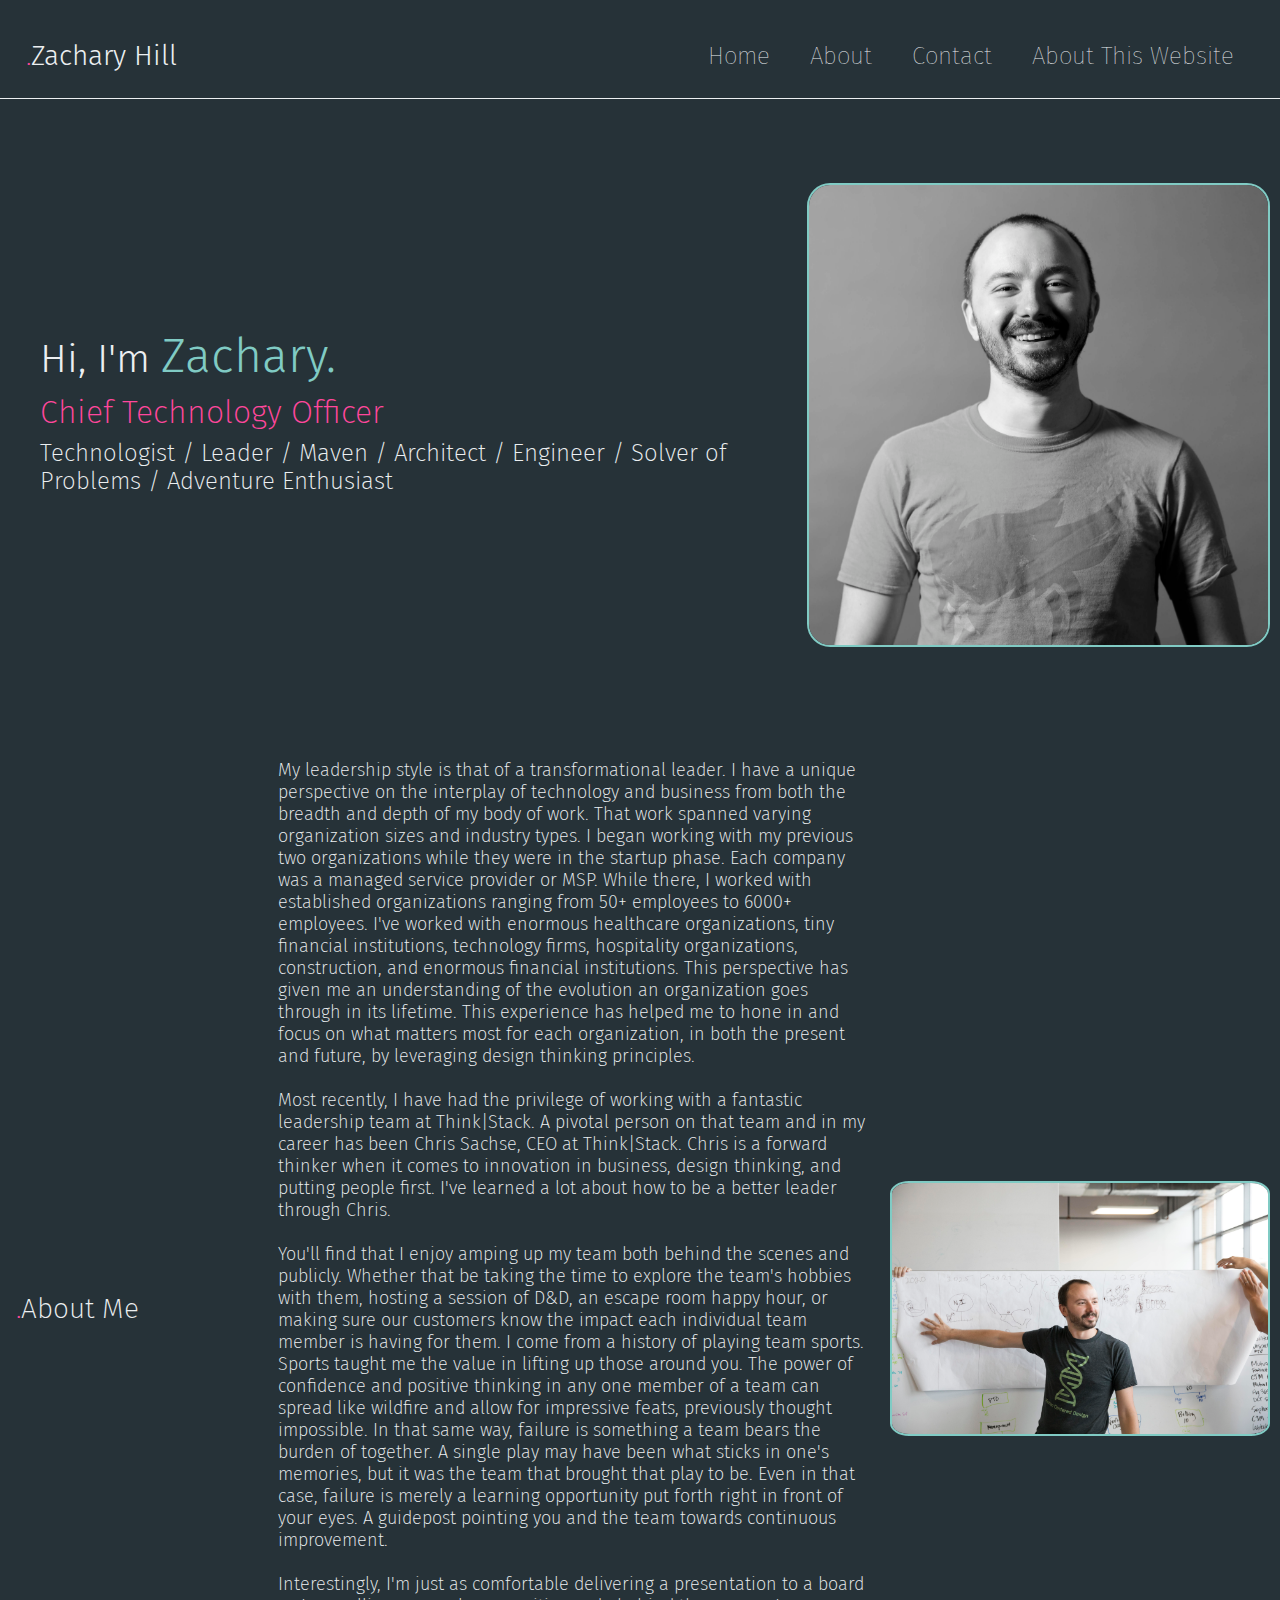
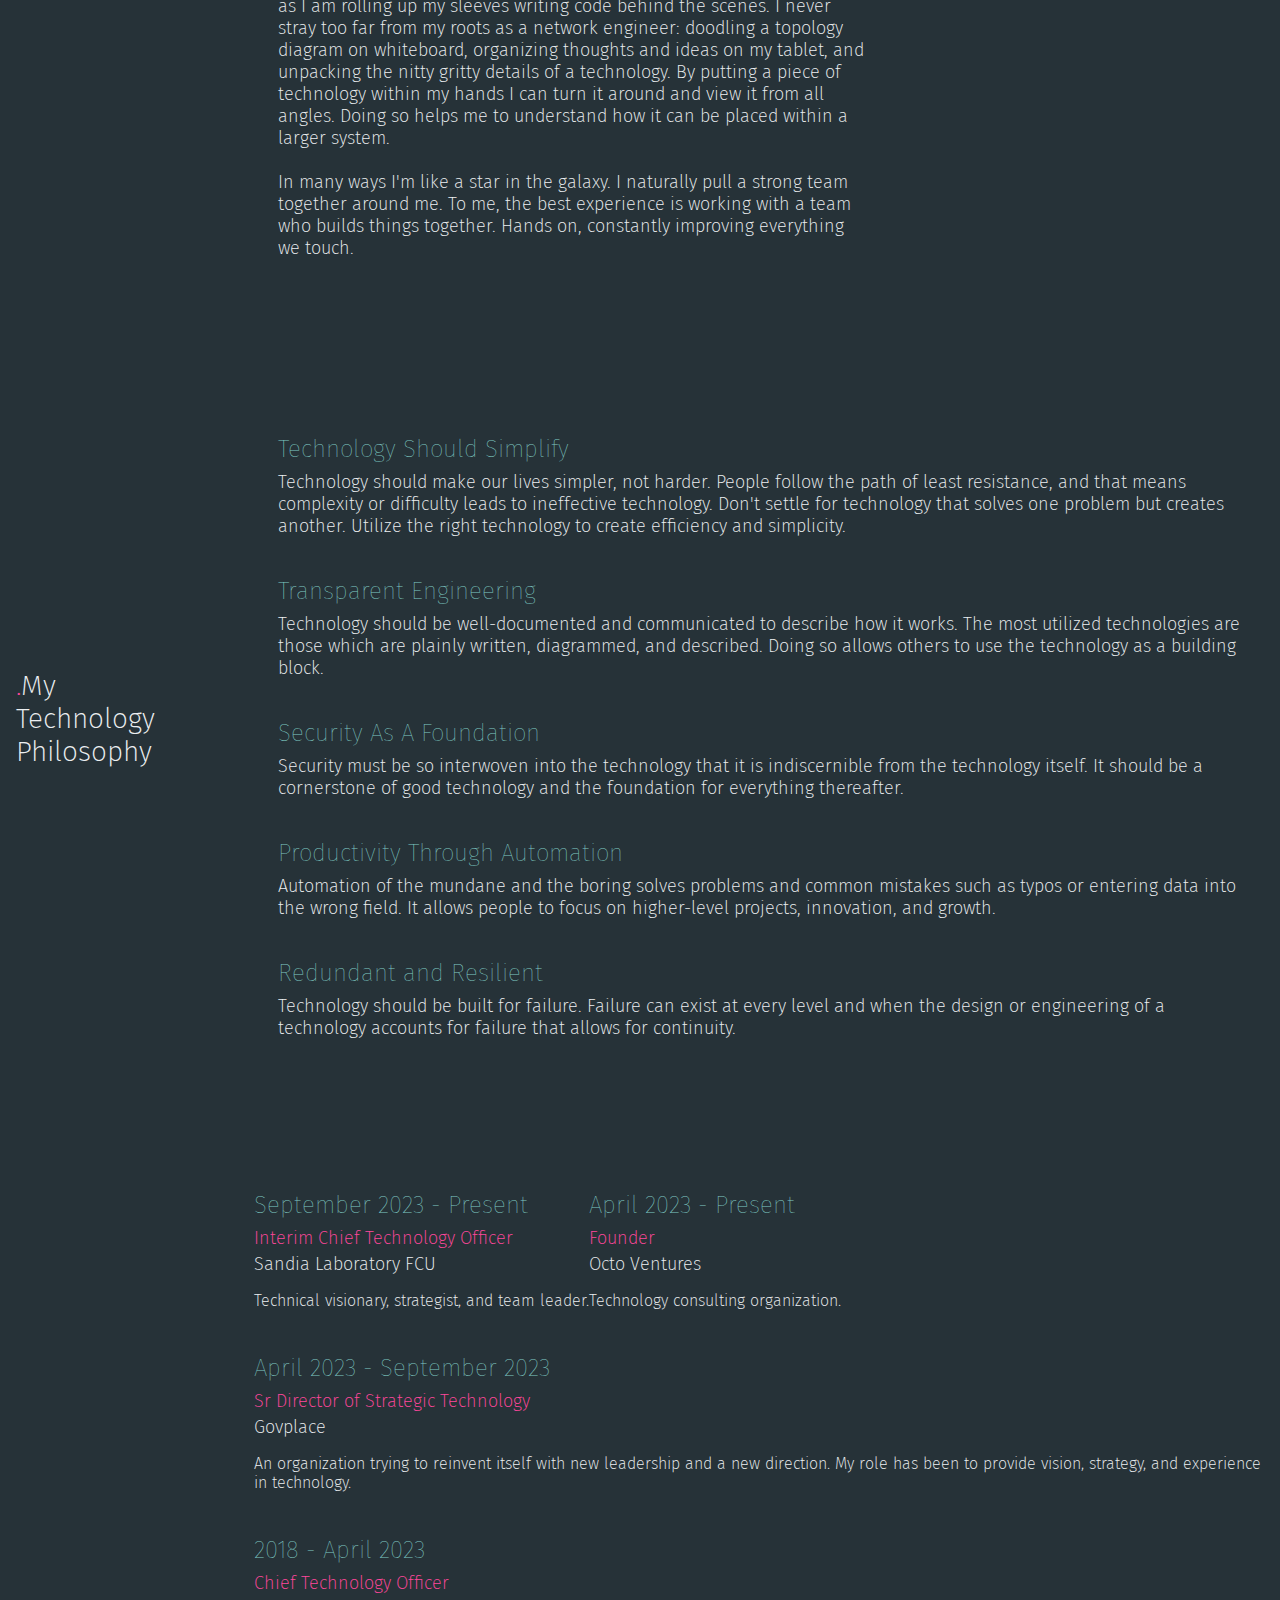
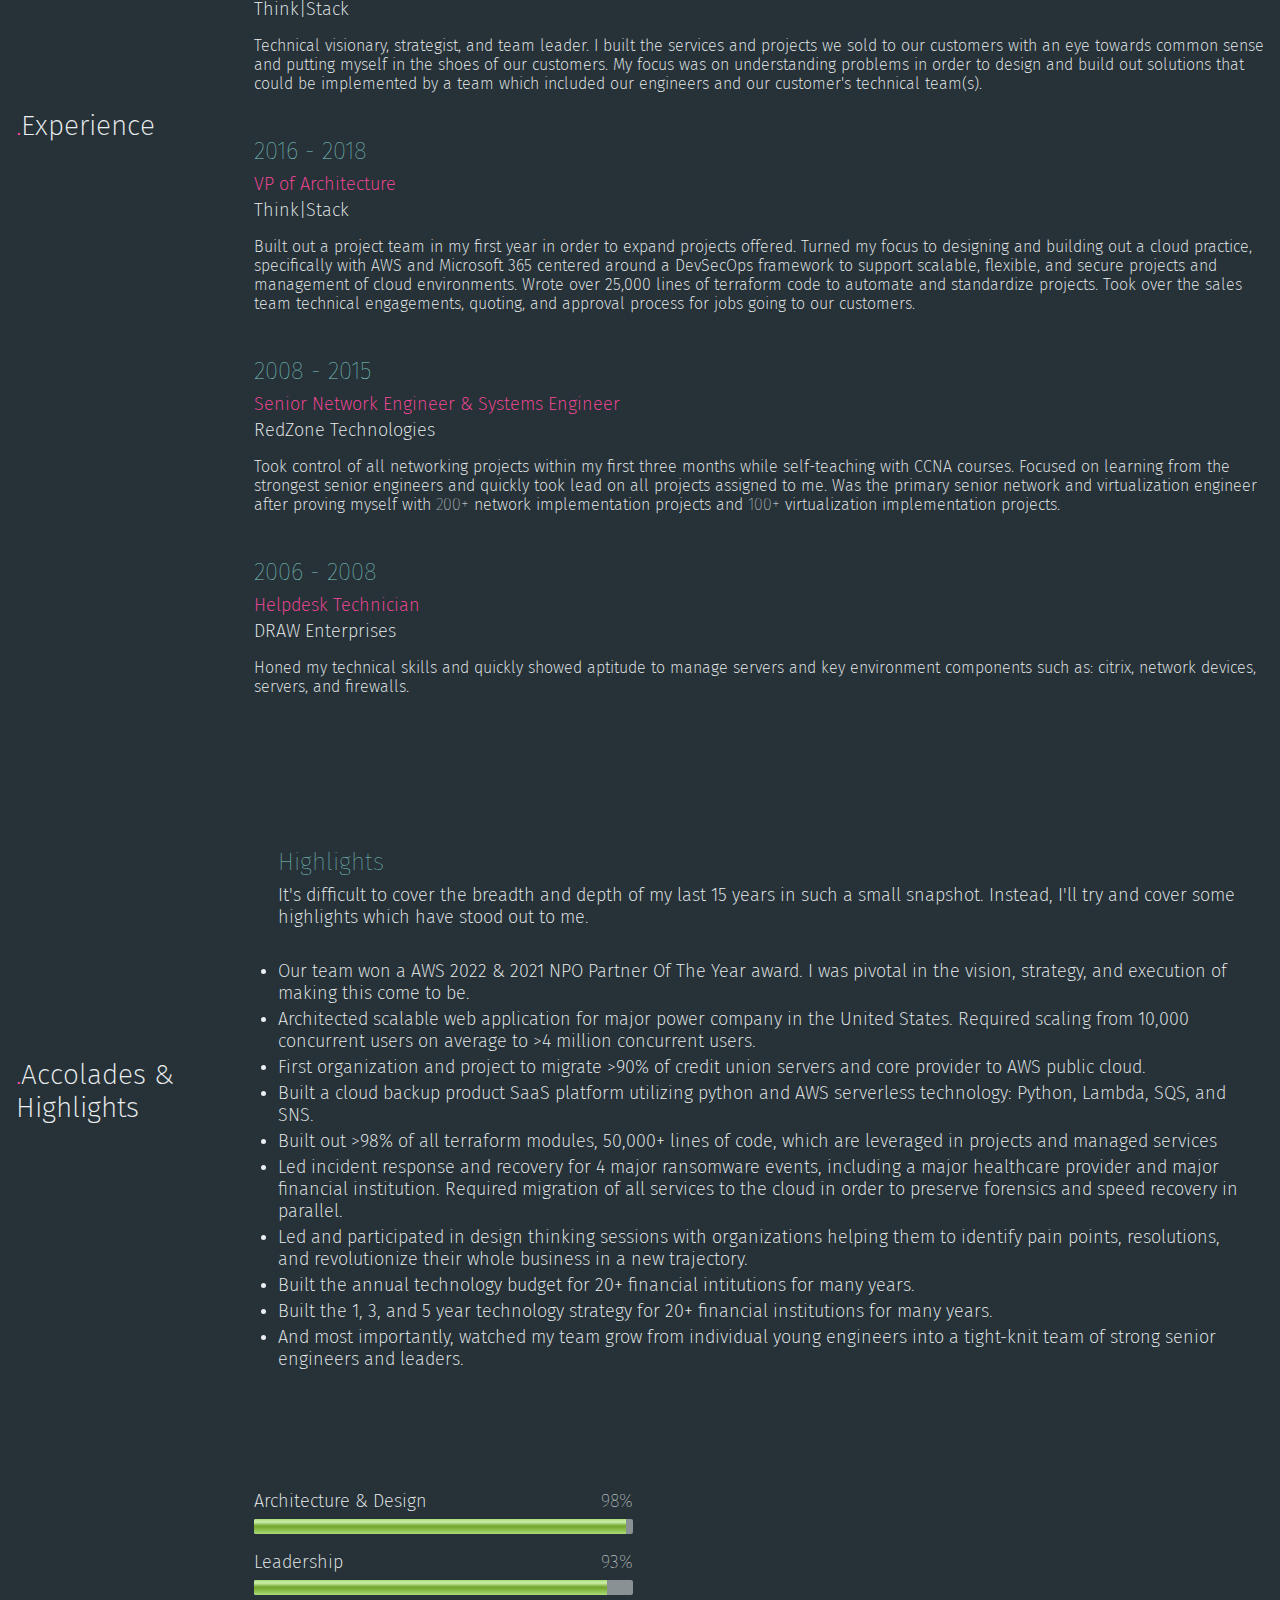
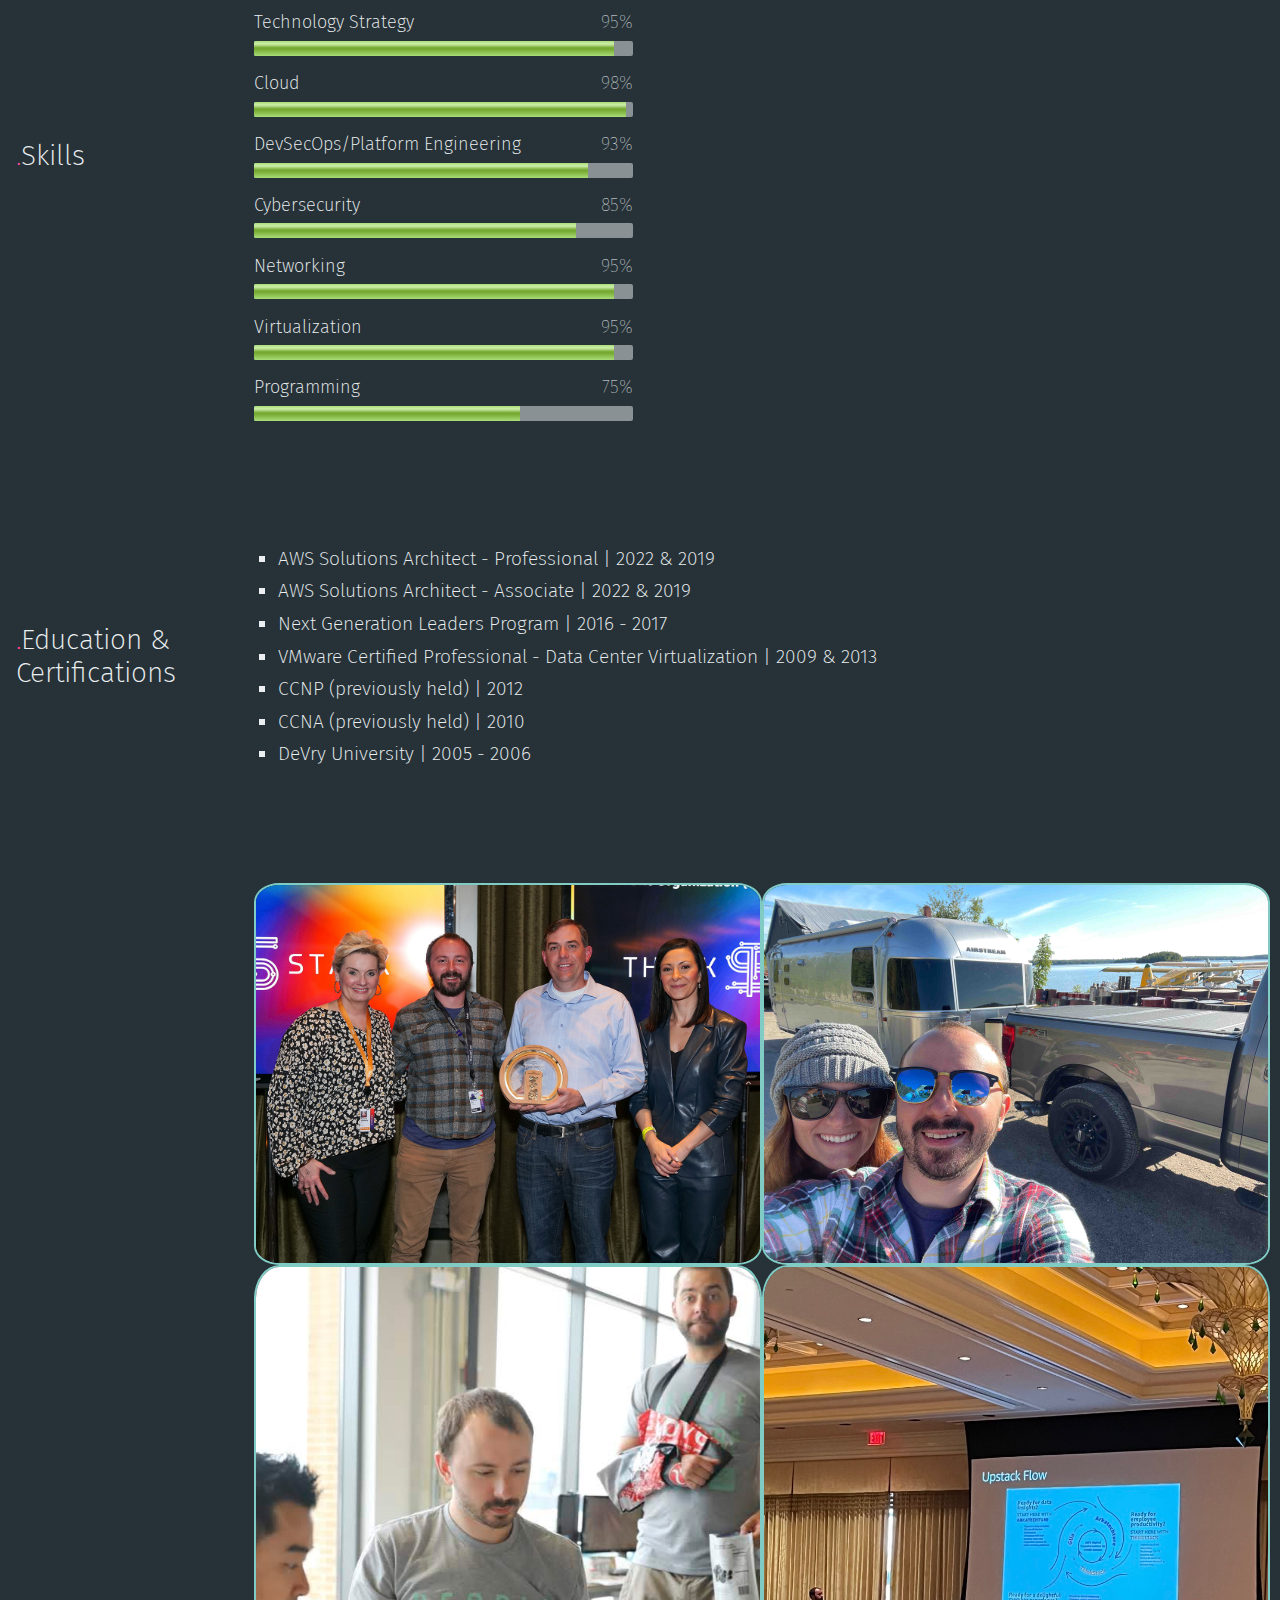
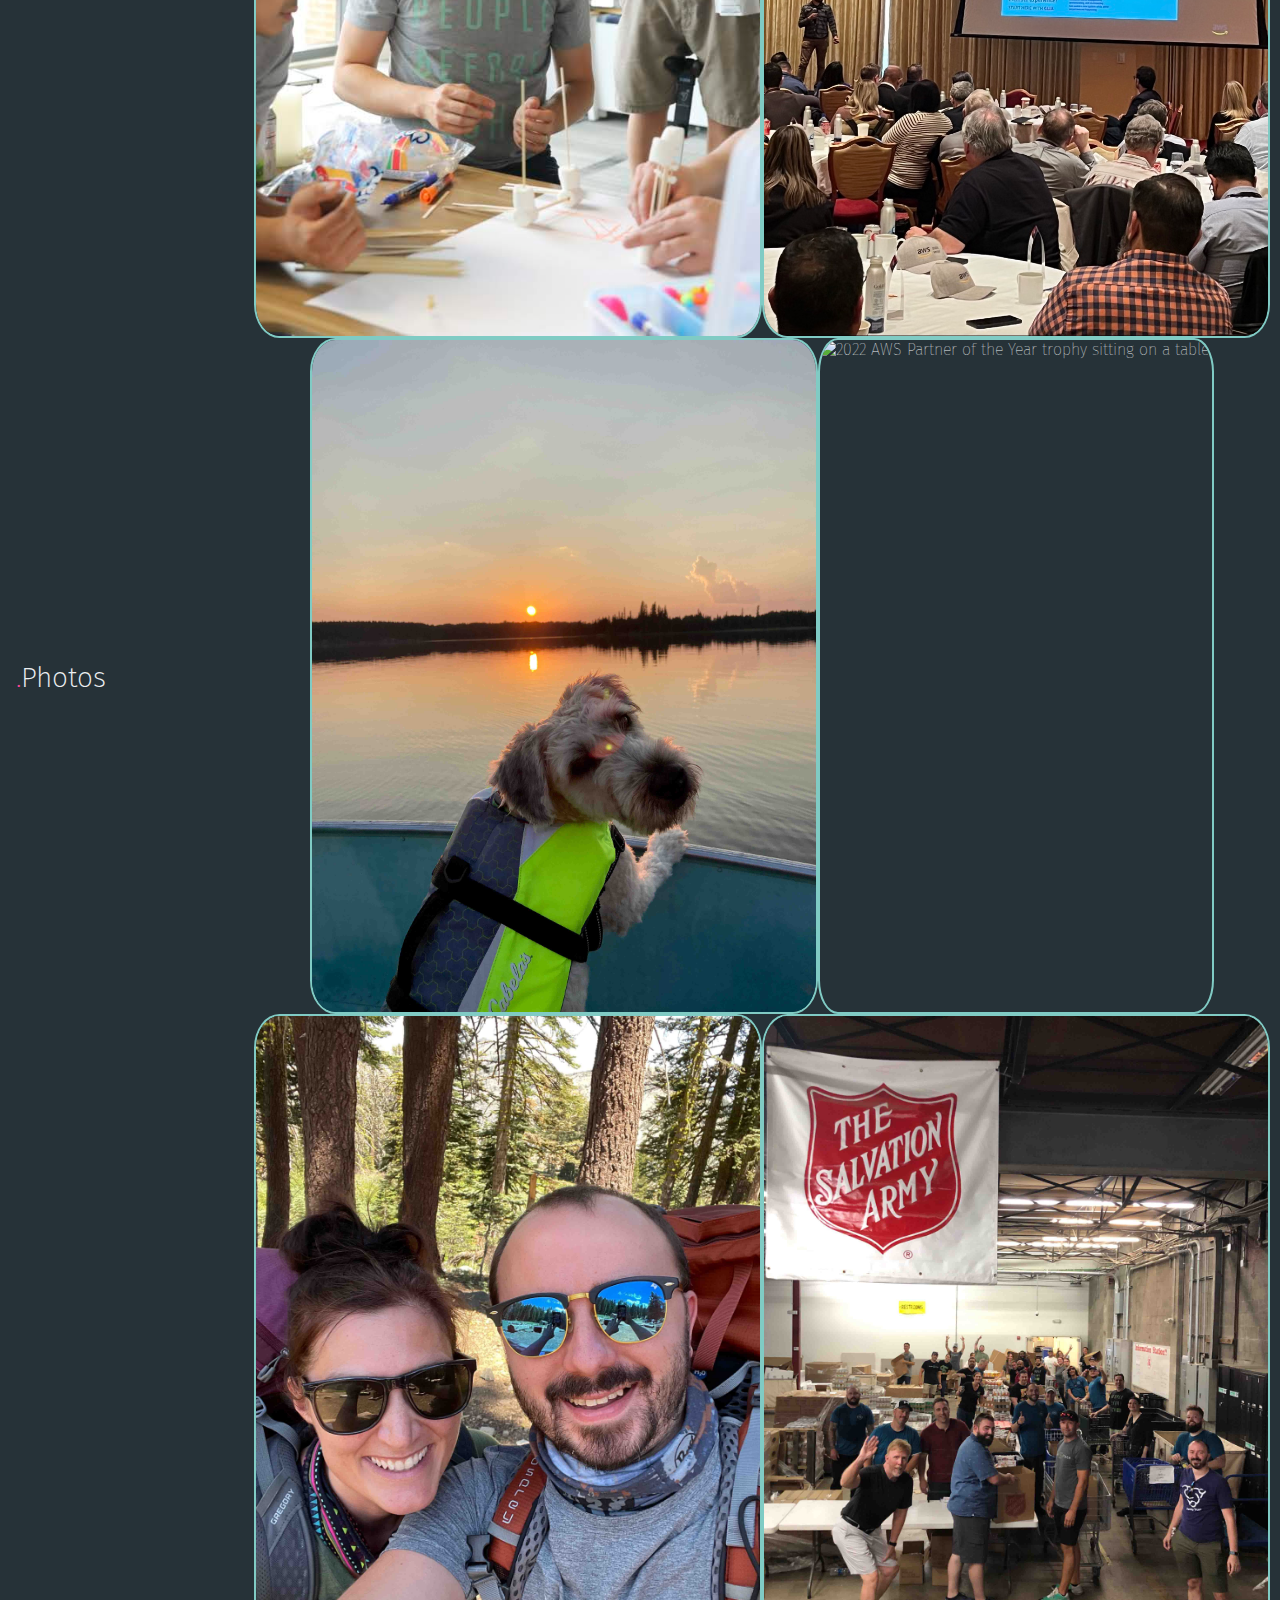
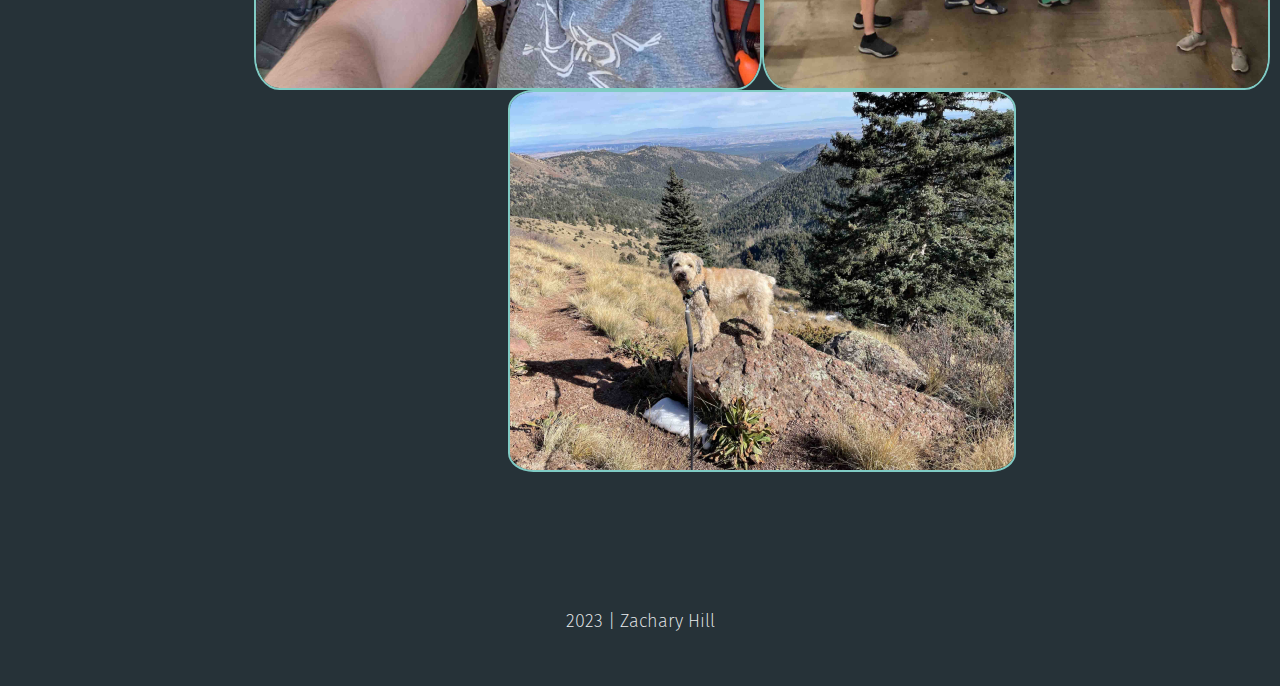
==== index.html @ b8d1781e "added octo ventures" ====
<!DOCTYPE html>
<html>
    <head>
        <meta charset="utf-8">
        <meta name="viewport" content="width=device-width, initial-scale=1.0">
        <title>Zachary Hill - Resume Summary</title>
        <link rel="icon" type="image/x-icon" href="./media/images/favicon.ico">
        
        <!-- Google tag (gtag.js) -->
        <script async src="https://www.googletagmanager.com/gtag/js?id=G-5HRJ53HCZD"></script>
        <script>
        window.dataLayer = window.dataLayer || [];
        function gtag(){dataLayer.push(arguments);}
        gtag('js', new Date());

        gtag('config', 'G-5HRJ53HCZD');
        </script>
        <!-- End Google tag -->
        <!-- Google Fonts -->
        <link rel="preconnect" href="https://fonts.googleapis.com">
        <link rel="preconnect" href="https://fonts.gstatic.com" crossorigin>
        <link href="https://fonts.googleapis.com/css2?family=Fira+Sans:ital,wght@0,100;0,200;0,300;1,100&display=swap" rel="stylesheet">
        <!-- CSS -->
        <link rel="stylesheet" href="css/style.css">
        <script src="https://kit.fontawesome.com/aa3ffadad5.js" crossorigin="anonymous"></script>
    </head>
    <body>
        <!-- Navigation Bar-->
        <header>
            <!-- Logo -->
            <a class="logo" href="index.html"><span class="dot">.</span>Zachary Hill</a>
            
            <!-- Menu Button -->
            <input class="menu-button" type="checkbox" id="menu-button"/>
            <label class="hamburger" for="menu-button"><span class="hamburger-line"></span></label>
            
            <!-- Navigation Links -->
            <nav class="navbar">
                <ul class="menu">
                    <li class="item"><a href="index.html">Home</a></li>
                    <li class="item"><a href="index.html#about-me">About</a></li>
                    <li class="item"><a href="contact.html">Contact</a></li>
                    <li class="item"><a href="architecture.html">About This Website</a></li>
                </ul>
            </nav>
        </header>

        <!-- Greetings-->
        <div class="greetings container">
            <div class="greetings-text">
                <h1>Hi, I'm <span class="greetings-emphasis">Zachary.</span></h1>
                <h2>Chief Technology Officer</h2>
                <p>Technologist / Leader / Maven / Architect / Engineer / Solver of Problems / Adventure Enthusiast</p>
            </div>
            <img src="./media/images/ts_zachary_bw.jpg" alt="Zachary Hill laughing while looking into the camera." id="headshot-image">
        </div>

        <!-- Content-->
        <!-- About Me -->
        <div class="about-me container">
            <div class="about-me header">
                <h3><span class="dot">.</span>About Me</h3>
            </div>
            <div class="about-me content" id="about-me">
                <p>My leadership style is that of a transformational leader. I have a unique perspective on the interplay of technology and business from both the breadth and depth of my body of work. That work spanned varying organization sizes and industry types. I began working with my previous two organizations while they were in the startup phase. Each company was a managed service provider or MSP. While there, I worked with established organizations ranging from 50+ employees to 6000+ employees. I've worked with enormous healthcare organizations, tiny financial institutions, technology firms, hospitality organizations, construction, and enormous financial institutions. This perspective has given me an understanding of the evolution an organization goes through in its lifetime. This experience has helped me to hone in and focus on what matters most for each organization, in both the present and future, by leveraging design thinking principles.
                    <br><br>
                    Most recently, I have had the privilege of working with a fantastic leadership team at Think|Stack. A pivotal person on that team and in my career has been Chris Sachse, CEO at Think|Stack. Chris is a forward thinker when it comes to innovation in business, design thinking, and putting people first. I've learned a lot about how to be a better leader through Chris.
                    <br><br>
                    You'll find that I enjoy amping up my team both behind the scenes and publicly. Whether that be taking the time to explore the team's hobbies with them, hosting a session of D&#38;D, an escape room happy hour, or making sure our customers know the impact each individual team member is having for them. I come from a history of playing team sports. Sports taught me the value in lifting up those around you. The power of confidence and positive thinking in any one member of a team can spread like wildfire and allow for impressive feats, previously thought impossible. In that same way, failure is something a team bears the burden of together. A single play may have been what sticks in one's memories, but it was the team that brought that play to be. Even in that case, failure is merely a learning opportunity put forth right in front of your eyes. A guidepost pointing you and the team towards continuous improvement.
                    <br><br>
                    Interestingly, I'm just as comfortable delivering a presentation to a board as I am rolling up my sleeves writing code behind the scenes. I never stray too far from my roots as a network engineer: doodling a topology diagram on whiteboard, organizing thoughts and ideas on my tablet, and unpacking the nitty gritty details of a technology. By putting a piece of technology within my hands I can turn it around and view it from all angles. Doing so helps me to understand how it can be placed within a larger system.
                    <br><br>
                    In many ways I'm like a star in the galaxy. I naturally pull a strong team together around me. To me, the best experience is working with a team who builds things together. Hands on, constantly improving everything we touch.</p>
            </div>
            <img src="./media/images/ts_zachary_explaining.jpg" alt="Zachary Hill explaining a futurism concept to a group of people.">
        </div>

        <!-- My Technology Philosophy -->
        <div class="philosophy container">
            <div class="philosophy header">
                <h3><span class="dot">.</span>My Technology Philosophy</h3>
            </div>
            <div class="philosophy content" id="philosophy">
                <h4>Technology Should Simplify</h4>
                    <p>Technology should make our lives simpler, not harder. People follow the path of least resistance, and that means complexity or difficulty leads to ineffective technology. Don't settle for technology that solves one problem but creates another. Utilize the right technology to create efficiency and simplicity.</p>
                <h4>Transparent Engineering</h4>
                    <p>Technology should be well-documented and communicated to describe how it works. The most utilized technologies are those which are plainly written, diagrammed, and described. Doing so allows others to use the technology as a building block.</p>
                <h4>Security As A Foundation</h4>
                    <p>Security must be so interwoven into the technology that it is indiscernible from the technology itself. It should be a cornerstone of good technology and the foundation for everything thereafter.</p>
                <h4>Productivity Through Automation</h4>
                    <p>Automation of the mundane and the boring solves problems and common mistakes such as typos or entering data into the wrong field. It allows people to focus on higher-level projects, innovation, and growth.</p>
                <h4>Redundant and Resilient</h4>
                    <p>Technology should be built for failure. Failure can exist at every level and when the design or engineering of a technology accounts for failure that allows for continuity.</p>
            </div>
        </div>

        <!-- Experience -->
        <div class="experience container">
            <div class="experience header">
                <h3><span class="dot">.</span>Experience</h3>
            </div>
            <div class="timeline-container" id="experience">
                <div class="experience-content">
                    <h4 class="experience-date-header">September 2023 - Present</h4>
                    <p class="experience-title">Interim Chief Technology Officer</p>
                    <p class="experience-company">Sandia Laboratory FCU</p>
                    <p class="experience-summary">Technical visionary, strategist, and team leader.</p>
                </div>
                <div class="experience-content">
                    <h4 class="experience-date-header">April 2023 - Present</h4>
                    <p class="experience-title">Founder</p>
                    <p class="experience-company">Octo Ventures</p>
                    <p class="experience-summary">Technology consulting organization.</p>
                </div>
                <div class="experience-content">
                    <h4 class="experience-date-header">April 2023 - September 2023</h4>
                    <p class="experience-title">Sr Director of Strategic Technology</p>
                    <p class="experience-company">Govplace</p>
                    <p class="experience-summary">An organization trying to reinvent itself with new leadership and a new direction. My role has been to provide vision, strategy, and experience in technology.</p>
                </div>
                <div class="experience-content">
                    <h4 class="experience-date-header">2018 - April 2023</h4>
                    <p class="experience-title">Chief Technology Officer</p>
                    <p class="experience-company">Think|Stack</p>
                    <p class="experience-summary">Technical visionary, strategist, and team leader. I built the services and projects we sold to our customers with an eye towards common sense and putting myself in the shoes of our customers. My focus was on understanding problems in order to design and build out solutions that could be implemented by a team which included our engineers and our customer's technical team(s).</p>
                </div>
                <div class="experience-content">
                    <h4 class="experience-date-header">2016 - 2018</h4>
                    <p class="experience-title">VP of Architecture</p>
                    <p>Think|Stack</p>
                    <p class="experience-summary">Built out a project team in my first year in order to expand projects offered. Turned my focus to designing and building out a cloud practice, specifically with AWS and Microsoft 365 centered around a DevSecOps framework to support scalable, flexible, and secure projects and management of cloud environments. Wrote over 25,000 lines of terraform code to automate and standardize projects. Took over the sales team technical engagements, quoting, and approval process for jobs going to our customers.</p>
                </div>
                <div class="experience-content">
                    <h4 class="experience-date-header">2008 - 2015</h4>
                    <p class="experience-title">Senior Network Engineer &#38; Systems Engineer</p>
                    <p>RedZone Technologies</p>
                    <p class="experience-summary">Took control of all networking projects within my first three months while self-teaching with CCNA courses. Focused on learning from the strongest senior engineers and quickly took lead on all projects assigned to me. Was the primary senior network and virtualization engineer after proving myself with <strong>200+</strong> network implementation projects and <strong>100+</strong> virtualization implementation projects.</p>
                </div>
                <div class="experience-content">
                    <h4 class="experience-date-header">2006 - 2008</h4>
                    <p class="experience-title">Helpdesk Technician</p>
                    <p>DRAW Enterprises</p>
                    <p class="experience-summary">Honed my technical skills and quickly showed aptitude to manage servers and key environment components such as: citrix, network devices, servers, and firewalls.</p>
                </div>
            </div>
        </div>

        <!-- Highlights -->
        <div class="highlights container">
            <div class="highlights header">
                <h3><span class="dot">.</span>Accolades &#38; Highlights</h3>
            </div>
            <div class="highlights content" id="highlights">
                <h4>Highlights</h4>
                <p>It's difficult to cover the breadth and depth of my last 15 years in such a small snapshot. Instead, I'll try and cover some highlights which have stood out to me.</p>
                <ul>
                    <li><p>Our team won a AWS 2022 &#38; 2021 NPO Partner Of The Year award. I was pivotal in the vision, strategy, and execution of making this come to be.</p></li>
                    <li><p>Architected scalable web application for major power company in the United States. Required scaling from 10,000 concurrent users on average to &#62;4 million concurrent users.</p></li>
                    <li><p>First organization and project to migrate &#62;90% of credit union servers and core provider to AWS public cloud.</p></li>
                    <li><p>Built a cloud backup product SaaS platform utilizing python and AWS serverless technology: Python, Lambda, SQS, and SNS.</p></li>
                    <li><p>Built out &#62;98% of all terraform modules, 50,000+ lines of code, which are leveraged in projects and managed services</p></li>
                    <li><p>Led incident response and recovery for 4 major ransomware events, including a major healthcare provider and major financial institution. Required migration of all services to the cloud in order to preserve forensics and speed recovery in parallel.</p></li>
                    <li><p>Led and participated in design thinking sessions with organizations helping them to identify pain points, resolutions, and revolutionize their whole business in a new trajectory.</p></li>
                    <li><p>Built the annual technology budget for 20+ financial intitutions for many years.</p></li>
                    <li><p>Built the 1, 3, and 5 year technology strategy for 20+ financial institutions for many years.</p></li>
                    <li><p>And most importantly, watched my team grow from individual young engineers into a tight-knit team of strong senior engineers and leaders.</p></li>
                </ul>
            </div>
        </div>

        <!-- Skills -->
        <div class="skills container">
            <div class="skills header">
                <h3><span class="dot">.</span>Skills</h3>
            </div>
            <div class="skills-content" id="skills">
                <!-- Architecture & Design -->
                <h5 class="skill">Architecture &#38; Design
                    <span>98%</span>
                </h5>
                <div class="meter">
                    <meter min="0" max="100" value="98"></meter>
                </div>
                <!-- Leadership -->
                <h5 class="skill">Leadership
                    <span>93%</span>
                </h5>
                <div class="meter">
                    <meter min="0" max="100" value="93"></meter>
                </div>
                <!-- Technology Strategy -->
                <h5 class="skill">Technology Strategy
                    <span>95%</span>
                </h5>
                <div class="meter">
                    <meter min="0" max="100" value="95"></meter>
                </div>
                <!-- Cloud -->
                <h5 class="skill">Cloud
                    <span>98%</span>
                </h5>
                <div class="meter">
                    <meter min="0" max="100" value="98"></meter>
                </div>
                <!-- DevSecOps/Platform Engineering -->
                <h5 class="skill">DevSecOps/Platform Engineering
                    <span>93%</span>
                </h5>
                <div class="meter">
                    <meter min="0" max="100" value="88"></meter>
                </div>

                <h5 class="skill">Cybersecurity
                    <span>85%</span>
                </h5>
                <div class="meter">
                    <meter min="0" max="100" value="85"></meter>
                </div>
                <!-- Networking -->
                <h5 class="skill">Networking
                    <span>95%</span>
                </h5>
                <div class="meter">
                    <meter min="0" max="100" value="95"></meter>
                </div>
                <!-- Virtualization -->
                <h5 class="skill">Virtualization
                    <span>95%</span>
                </h5>
                <div class="meter">
                    <meter min="0" max="100" value="95"></meter>
                </div>
                <!-- Programming -->
                <h5 class="skill">Programming
                    <span>75%</span>
                </h5>
                <div class="meter">
                    <meter min="0" max="100" value="70"></meter>
                </div>
            </div>
        </div>

        <!-- Education -->
        <div class="education container">
            <div class="education header">
                <h3><span class="dot">.</span>Education &#38;<br>Certifications</h3>
            </div>
            <div class="education-content" id="education">
                <ul>
                    <li>AWS Solutions Architect - Professional | 2022 &#38; 2019</li>
                    <li>AWS Solutions Architect - Associate | 2022 &#38; 2019</li>
                    <li>Next Generation Leaders Program | 2016 - 2017</li>
                    <li>VMware Certified Professional - Data Center Virtualization | 2009 &#38; 2013</li>
                    <li>CCNP (previously held) | 2012</li>
                    <li>CCNA (previously held) | 2010</li>
                    <li>DeVry University | 2005 - 2006</li>
                </ul>
            </div>
        </div>

        <!-- Photo Gallery -->
        <div class="gallery container">
            <div class="header">
                <h3><span class="dot">.</span>Photos</h3>
            </div>
            <div class="photos center" id="gallery">
                <img class="photo" src="./media/images/2022_aws_partner_award.jpg" alt="Zachary Hill accepting the AWS Partner Award 2022 with three AWS leaders.">
                <img class="photo" src="./media/images/zachary_adventure.jpg" alt="Zachary Hill embarking on a fishing trip. In the background is an Airstream and bush planes in a morning sunrise.">
                <img class="photo" src="./media/images/ts_zachary_team_building.jpg" alt="Zachary Hill with group of people teambuilding by building bridges out of marshmellows and sticks.">
                <img class="photo" src="./media/images/ts_zachary_aws_speaking.jpeg" alt="Zachary Hill speaking at AWS re:invent 2022">
                <img class="photo" src="./media/images/xita_fishing.jpg" alt="Xita, a dog, in a boat at sunset on a lake on Ontario Canada.">
                <img class="photo" src="./media/images/2022_aws_partner_of_the_year.jpg" alt="2022 AWS Partner of the Year trophy sitting on a table.">
                <img class="photo" src="./media/images/zachary_backpacking.jpg" alt="Zachary Hill backpacking in the mountains of Tahoe National Forest.">
                <img class="photo" src="./media/images/ts_zachary_volunteering.jpg" alt="Zachary Hill volunteering at a local food bank.">
                <img class="photo" src="./media/images/xita_hiking.jpg" alt="Xita, a dog, hiking in the mountains of New Mexico.">
            </div>
        </div>

        <!-- Footer Copyright-->
        <footer>
            <div class="footer">
                <p><i class="fa-regular fa-copyright"></i> 2023 | Zachary Hill</p>
            </div>
        </footer>
    </body>
</html>
---- css/style.css ----
* {
  background-color: #263238;
  box-sizing: border-box;
  color: #eceff1;
  font-family: "Fira Sans", sans-serif;
  font-weight: 100;
  margin: 0;
  padding: 0;
}

h1 {
  color: #eceff1;
  font-size: 2.5rem;
  font-weight: 300;
}

h2 {
  color: #ff479c;
  font-size: 2rem;
  font-weight: 200;
}

h3 {
  font-size: 1.75rem;
  font-weight: 200;
  color: #eceff1;
}

h4 {
  font-size: 1.5rem;
  margin-bottom: 0.5rem;
  margin-top: 2.5rem;
  color: #80cbc4;
}

h5,
h6 {
  font-size: 1.125rem;
  font-weight: 200;
  color: #eceff1;
}

p {
  font-size: 1.125rem;
  font-weight: 200;
  color: #eceff1;
  margin: 0.25rem 0;
}

/* Header Navbar */
header {
  background-color: #263238;
  width: 100%;
  display: flex;
  justify-content: space-between;
  align-items: center;
  padding: 2% 2% 1%;
  border-bottom: 0.0125rem solid #eceff1;
}

.logo {
  color: #eceff1;
  cursor: pointer;
  display: flex;
  font-size: 1.75rem;
  font-weight: 300;
  text-align: left;
  text-decoration: none;
}

.navbar {
  display: flex;
  max-height: 0;
  position: fixed;
  overflow: hidden;
  transition: max-height 0.5s ease-out;
  top: 2.8125rem;
  left: 0;
  right: 0;
  bottom: 0;
}

/* Hamburger Menu */

.hamburger-line {
  background: #eceff1;
  height: 0.125rem;
  width: 1.5rem;
  display: block;
  position: relative;
}

.hamburger-line::before,
.hamburger-line::after {
  background: #eceff1;
  content: "";
  display: block;
  height: 100%;
  width: 100%;
  transition: all 0.3s ease-in-out;
  position: absolute;
}

.hamburger-line::before {
  top: 0.3125rem;
}

.hamburger-line::after {
  top: -0.3125rem;
}

/* Menu */

.menu {
  align-content: flex-start;
  display: flex;
  flex-wrap: wrap;
  justify-content: center;
  list-style: none;
  padding: 1rem 0;
}

.menu li {
  padding: 1rem 1.25rem;
}

.menu li a {
  display: block;
  font-size: 1.5rem;
  color: #eceff1;
  text-decoration: none;
}

.menu li a::after {
  content: "";
  height: 0.125rem;
  width: 0%;
  background: #80cbc4;
  position: absolute;
  left: 0;
  bottom: -0.3125rem;
  transition: 0.5s;
  text-decoration: none;
}

.menu li a:hover::after {
  width: 100%;
}

.menu li a.active::after {
  width: 100%;
}

.menu .item {
  width: 100%;
}

/* Hide the checkbox */

.menu-button {
  display: none;
}

/* Toggle menu icon */
.menu-button:checked ~ .navbar {
  max-height: 100%;
}

.menu-button:checked ~ .hamburger .hamburger-line {
  background: transparent;
}

.menu-button:checked ~ .hamburger .hamburger-line::before {
  transform: rotate(-45deg);
  top: 0;
}

.menu-button:checked ~ .hamburger .hamburger-line::after {
  transform: rotate(45deg);
  top: 0;
}

/* Responsive Menu - Hides the hamburger menu on larger screens */
@media screen and (min-width: 768px) {
  .navbar {
    max-height: none;
    align-items: center;
    justify-content: space-between;
    position: relative;
    top: initial;
    flex-flow: row wrap;
  }

  .hamburger {
    cursor: pointer;
    display: none;
  }

  .menu li {
    display: inline-block;
    padding: 0 1.25rem;
  }

  .menu .item {
    width: auto;
  }
}

.greetings {
  align-items: center;
  background-color: #263238;
  color: #eceff1;
  display: flex;
  flex-direction: row;
  justify-content: space-between;
}

.greetings-text h1 {
  margin: 0 1.5rem;
}

.greetings-text h2 {
  margin: 0.5rem 1.5rem;
}

.greetings-text p {
  font-size: 1.5rem;
  margin: 0.5rem 1.5rem;
}

.greetings-emphasis {
  font-weight: 300;
  font-size: 120%;
  color: #80cbc4;
}

#headshot-image {
  border: 0.125rem solid #80cbc4;
  border-radius: 5%;
  max-height: 40em;
}

#topology-image {
  max-width: 100%;
}

img {
  min-width: 30%;
  max-width: 50%;
  height: auto;
  border: 0.125rem solid #80cbc4;
  border-radius: 5%;
}

.descriptors {
  font-weight: 100;
  text-align: left;
  margin: 0 0 0.5em;
}

.container {
  align-items: center;
  display: flex;
  flex-direction: row;
  margin: 5.25rem 1rem;
  width: 98%;
}

.center {
  justify-content: center;
}

.left {
  justify-content: flex-start;
}

.right {
  justify-content: flex-end;
}

.header {
  margin-right: 5%;
  min-width: 14%;
}

.dot {
  color: #ff479c;
  font-size: 1.75rem;
  font-weight: 200;
}

.timeline-container {
  display: flex;
  flex-flow: row wrap;
}

.experience-date-header {
  font-size: 1.5rem;
  margin-bottom: 0.5rem;
  margin-top: 2.5rem;
  color: #80cbc4;
}

.experience.content {
  padding: 1.5rem;
  min-width: 20%;
  max-width: 40%;
}

.content {
  padding: 1.5rem;
  min-width: 20%;
  max-width: 90%;
}

.experience-title {
  margin-top: 0.5rem;
  color: #ff479c;
}

.experience-summary {
  font-size: 1rem;
  margin-top: 1rem;
}

.highlights ul {
  margin-top: 2rem;
}

.skills-content {
  padding: 0;
}

.skill {
  display: flex;
  flex-direction: row;
  justify-content: space-between;
  margin: 0.5rem 0 0;
}

.skill span {
  margin-left: 5rem;
  text-align: right;
}

meter {
  height: 1.875rem;
  width: 100%;
  min-width: 15.625rem;
  max-width: 62.5rem;
}

/* Webkit meter */
meter::-webkit-meter-bar {
  background: none;
  background-color: #eceff180;
  border-radius: 0.125rem;
}

meter::-webkit-meter-optimum-value {
  background-color: #80cbc4;
}

/* Firefox meter */
meter::-moz-meter-bar {
  background: none;
  background-color: #eceff180;
  border-radius: 0.125rem;
}

meter::-moz-meter-optimum::-moz-meter-bar {
  background-color: #80cbc4;
}

.education-header {
  margin: 0;
  width: 50%;
}

.education-content {
  padding: 1.5rem;
  display: flex;
  flex-direction: row;
  list-style: none;
}

.education-content ul {
  list-style: square;
}

.education-content li {
  margin: 0.5em 0;
  font-size: 1.2rem;
  font-weight: 200;
}

.photos {
  display: flex;
  flex-flow: row wrap;
}

.photo {
  display: flex;
  object-fit: cover;
}

.link-tree.content {
  display: flex;
  justify-content: space-between;
}

.icon-link {
  align-items: center;
  display: flex;
  flex-direction: column;
  margin: 1rem 2rem;
}

.footer {
  align-items: center;
  background-color: #263238;
  display: flex;
  flex-direction: column;
  justify-content: space-around;
  margin: 0;
  padding: 3.125rem 0;
  font-size: 1rem;
  width: 100%;
}

/* Responsive Webpage Sizing */

@media screen and (max-width: 768px) {
  .container {
    flex-direction: column;
  }

  .header {
    margin: 0 0 1.25rem;
  }

  img {
    min-width: 50%;
    max-width: 80%;
  }

  .content {
    margin: 0 0 1.25rem;
  }

  .experience {
    margin: 0 0 1.25rem 0.25rem;
  }

  .experience-date-header {
    font-size: 1.25rem;
  }

  .experience-title {
    font-size: 1.25rem;
  }

  .experience-summary {
    font-size: 1rem;
  }

  .skills-content {
    margin: 0 0 1.25rem;
  }

  .skill {
    margin: 0 0 0.5rem;
  }

  .skill span {
    margin-left: 0;
    text-align: left;
  }

  .education-header {
    margin: 0 0 0.5rem;
  }

  .education-content {
    flex-direction: column;
  }

  .education-content ul {
    margin: 0 0 0.5rem;
  }

  .education-content li {
    margin: 0.5em 0;
    font-size: 1rem;
  }

  .photos {
    flex-direction: column;
  }

  .link-tree.content {
    flex-direction: column;
  }

  .footer {
    padding: 1.25rem 0;
  }
}
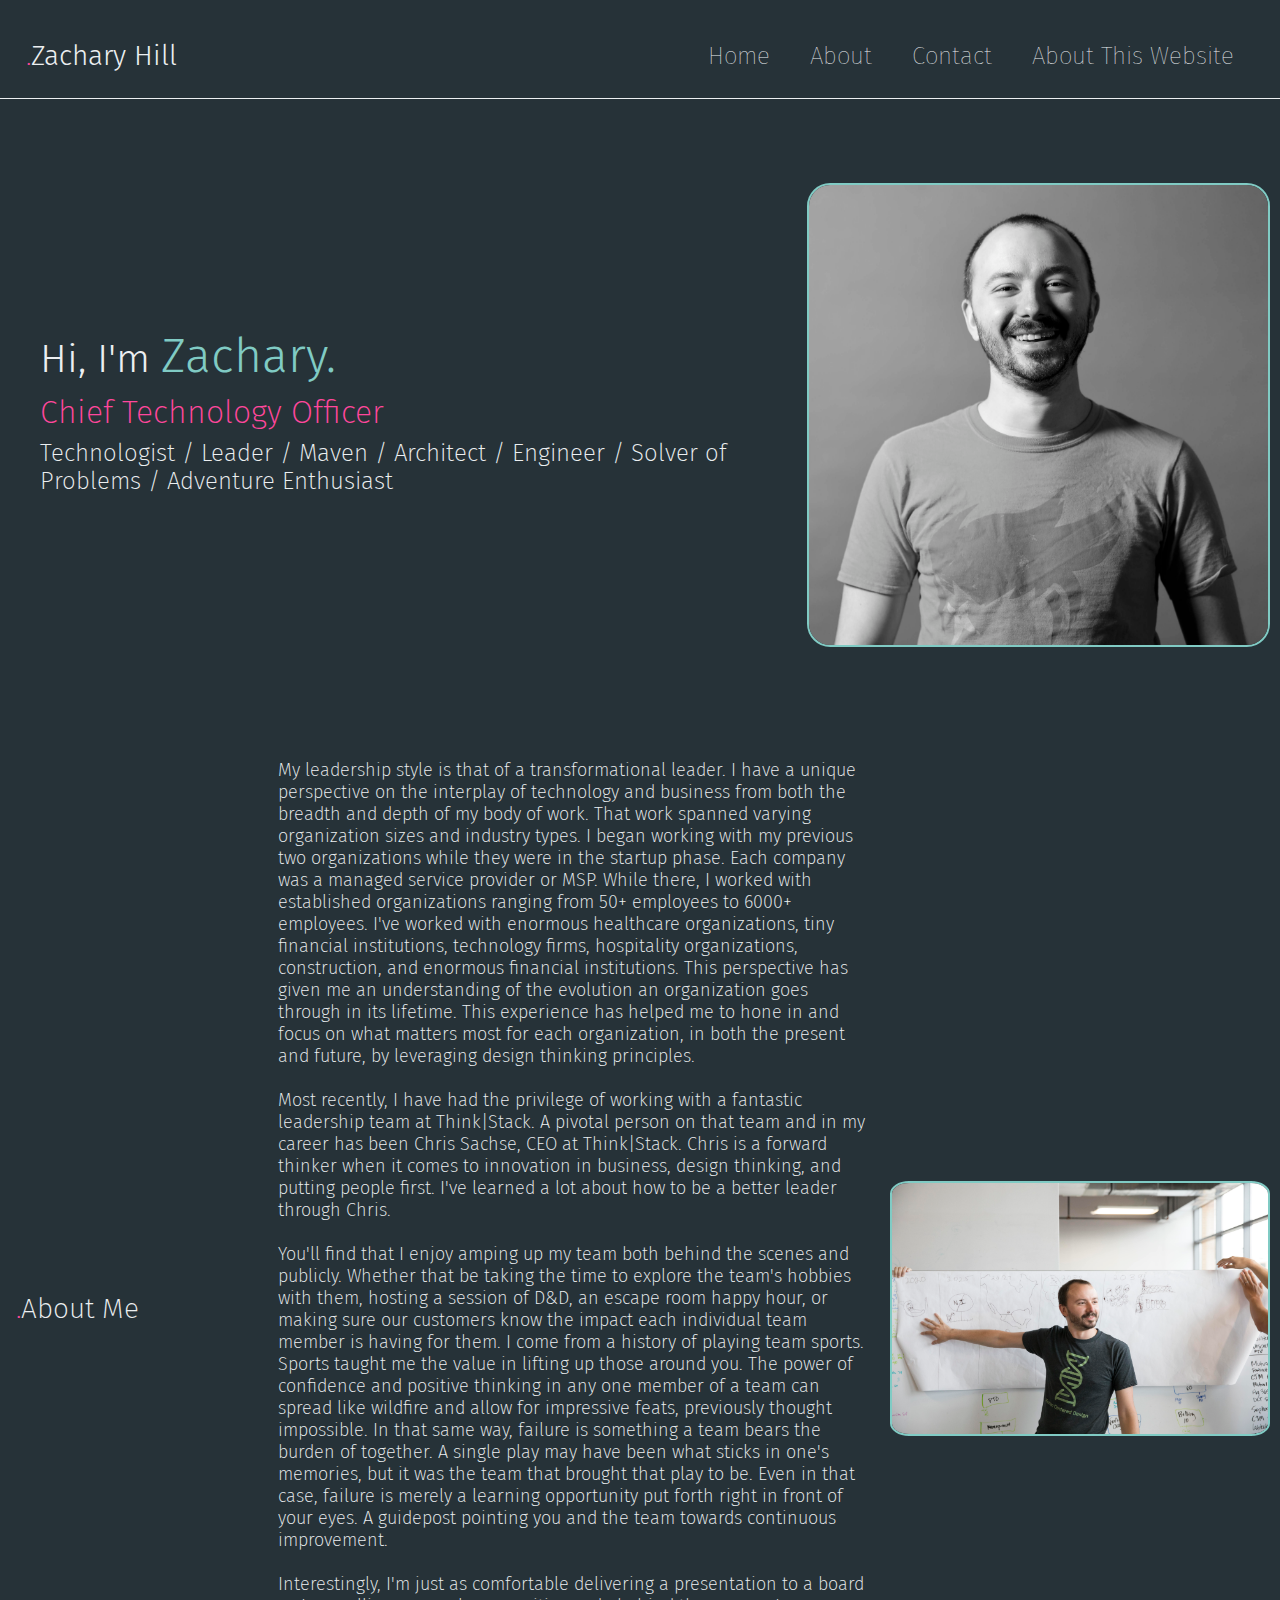
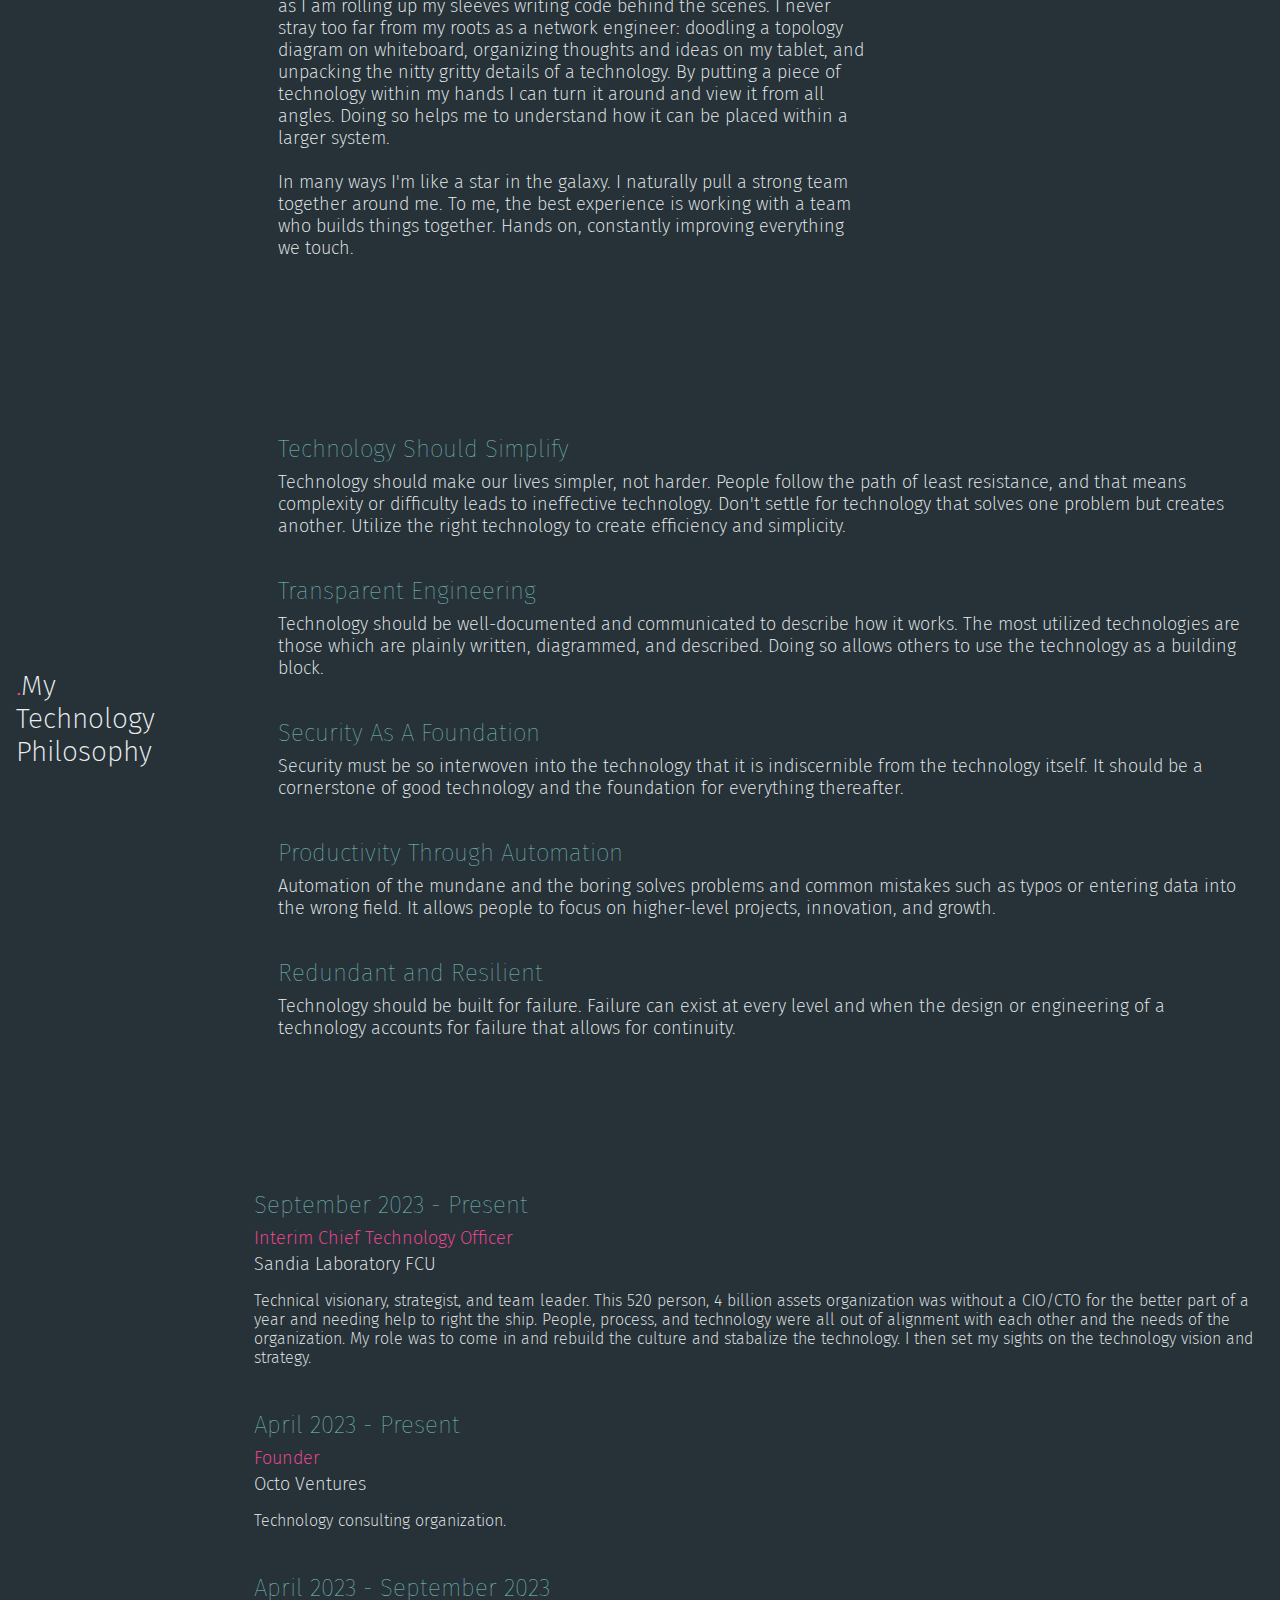
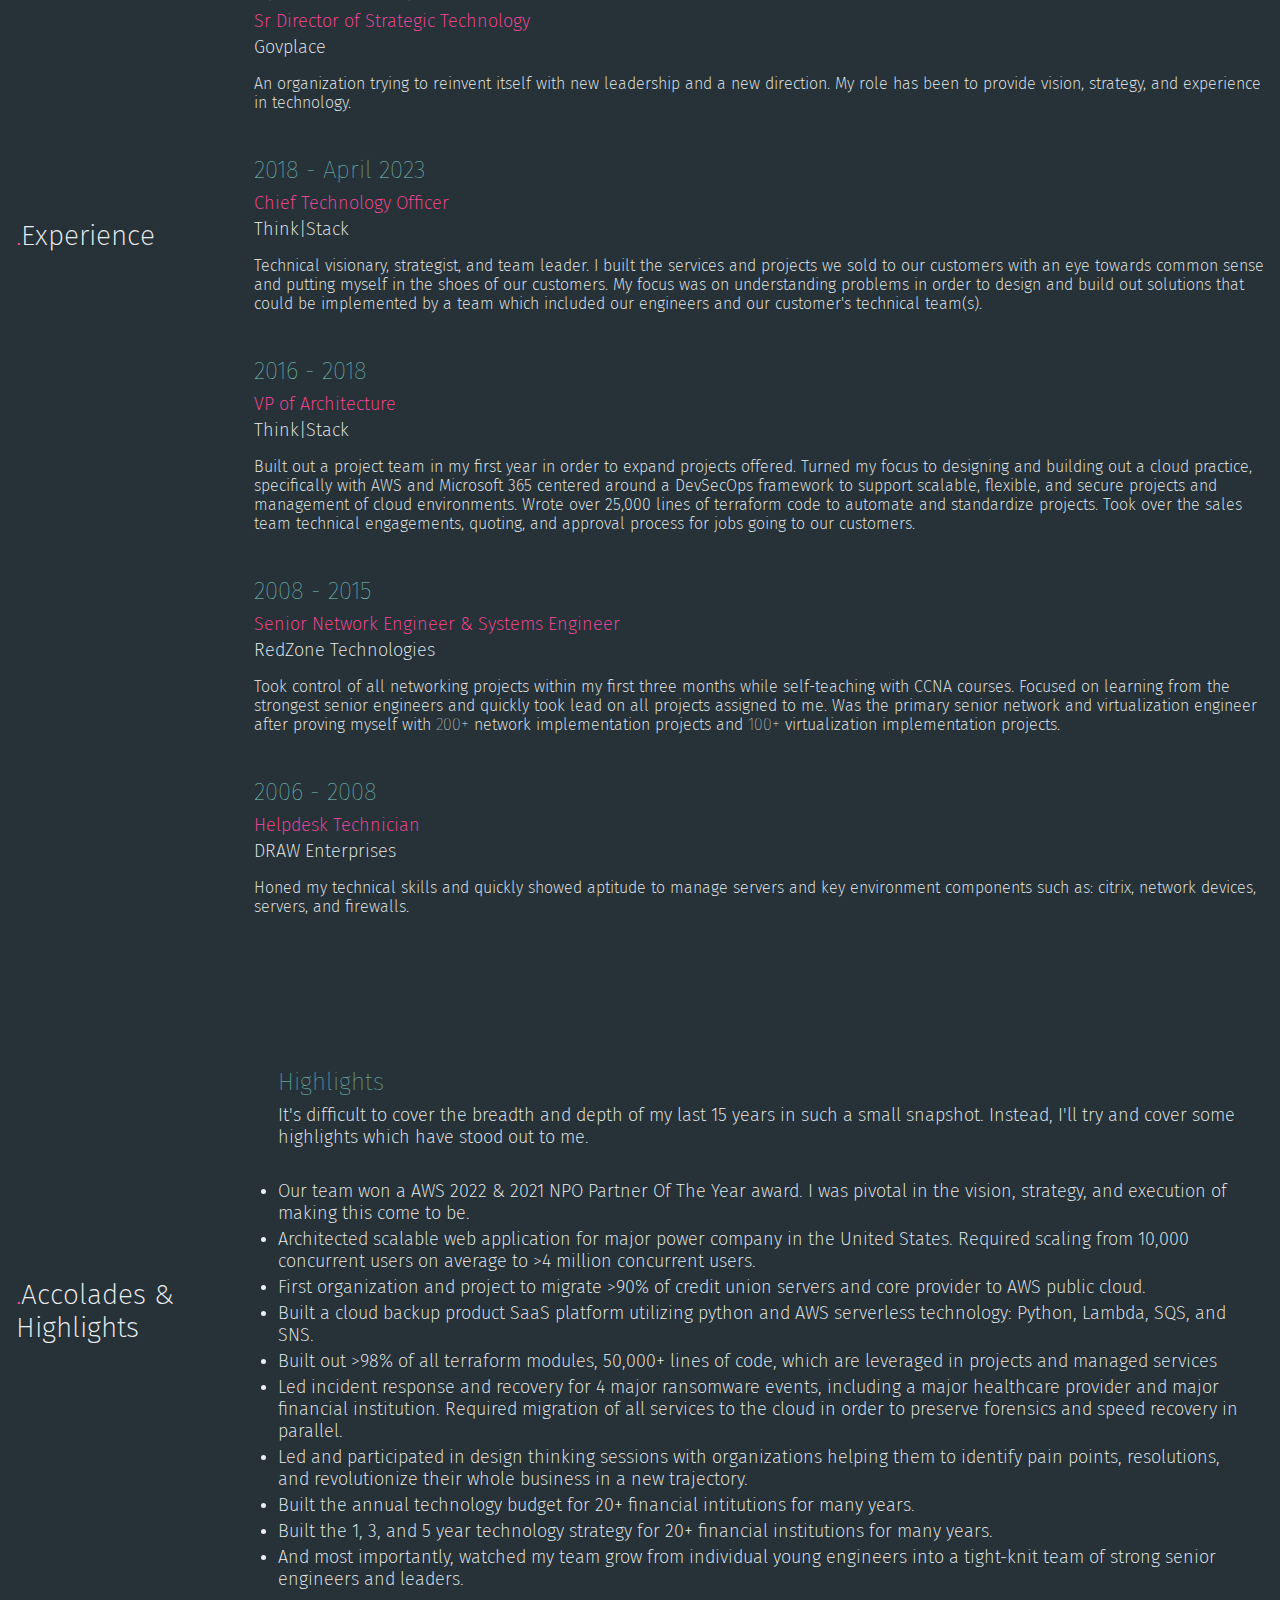
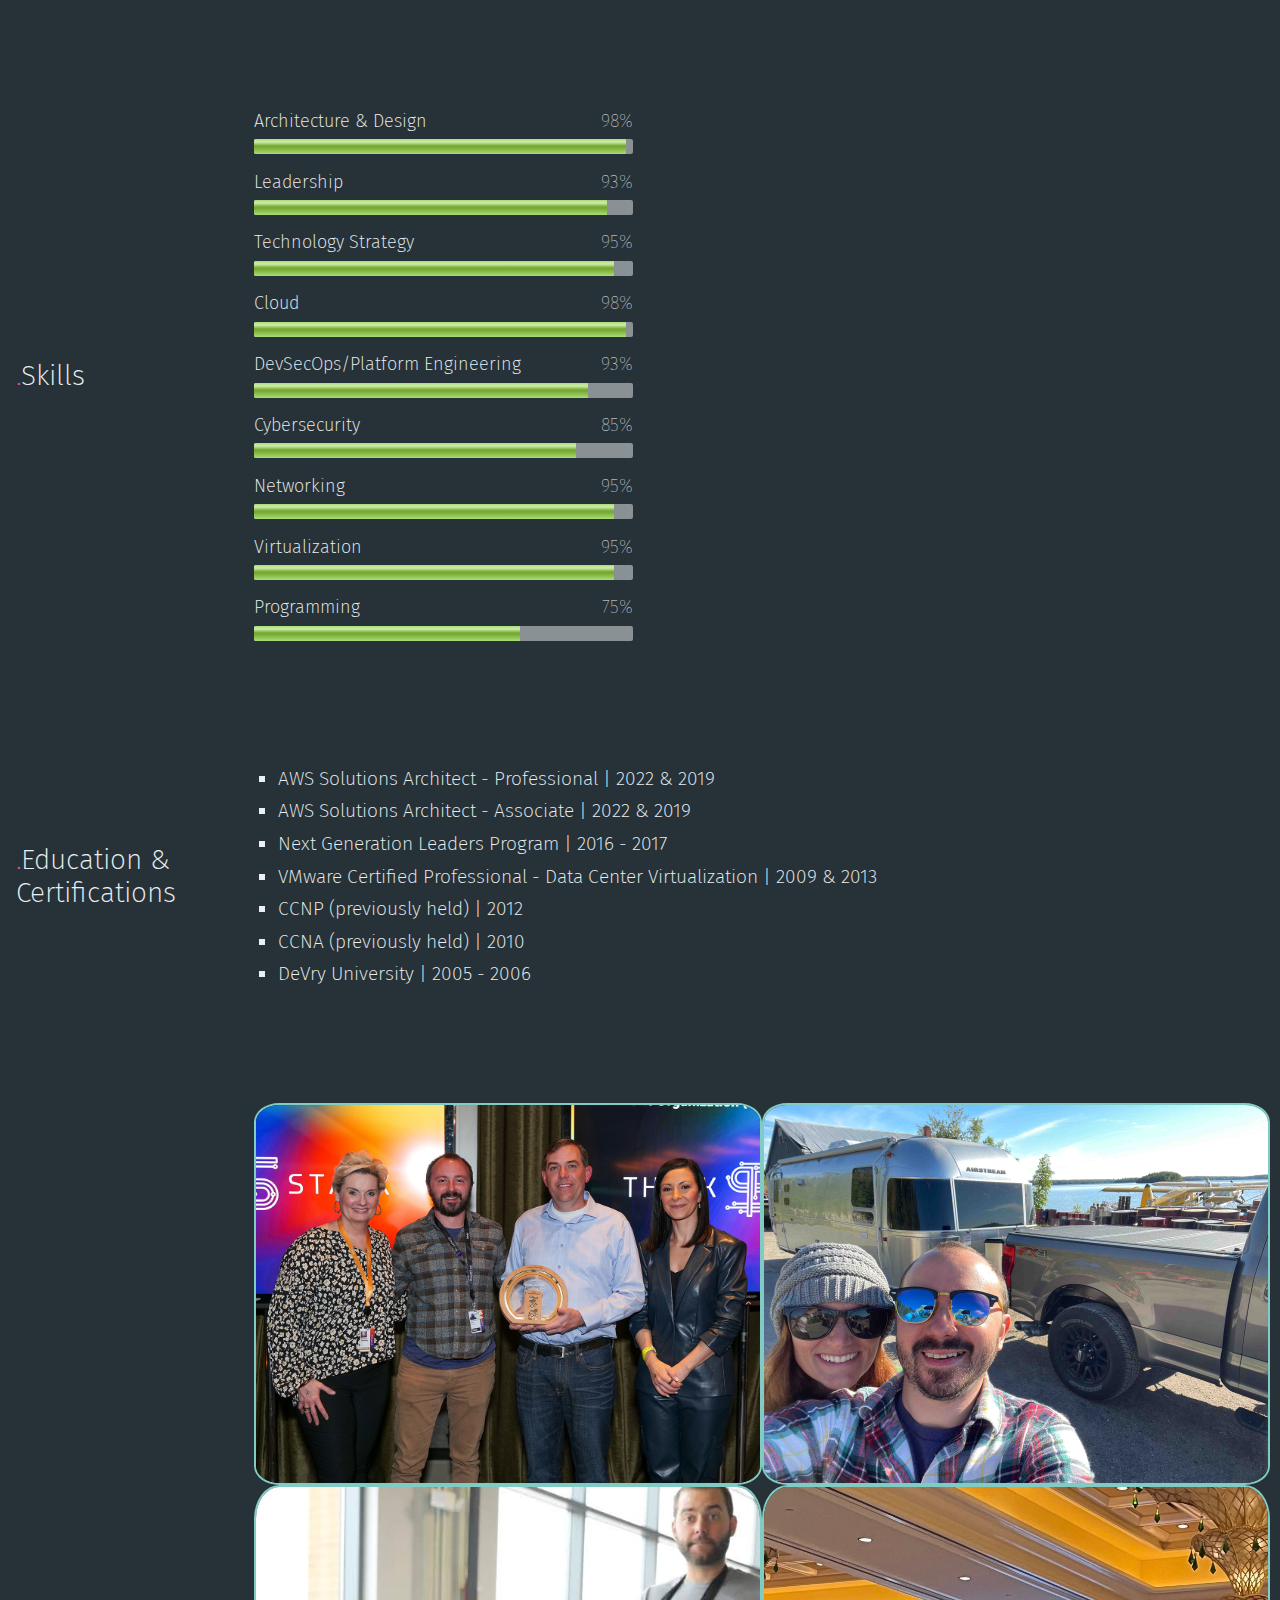
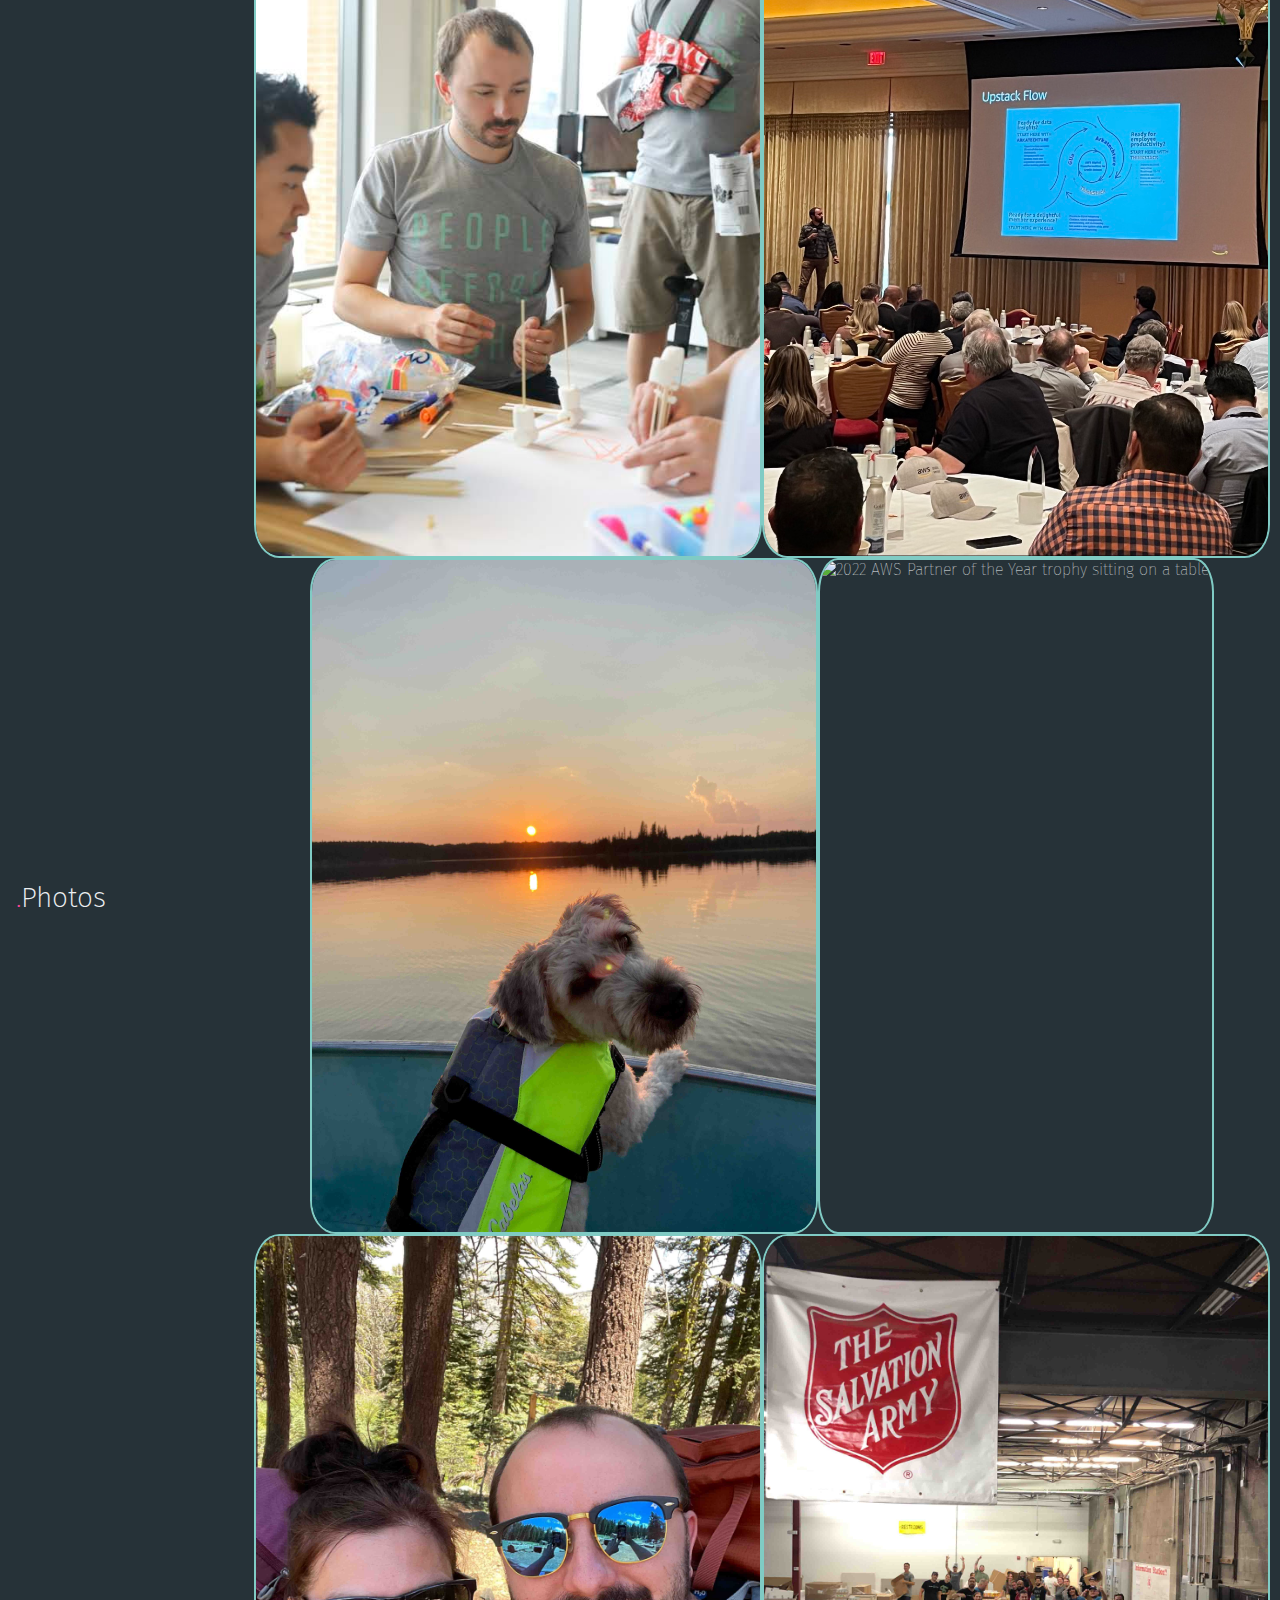
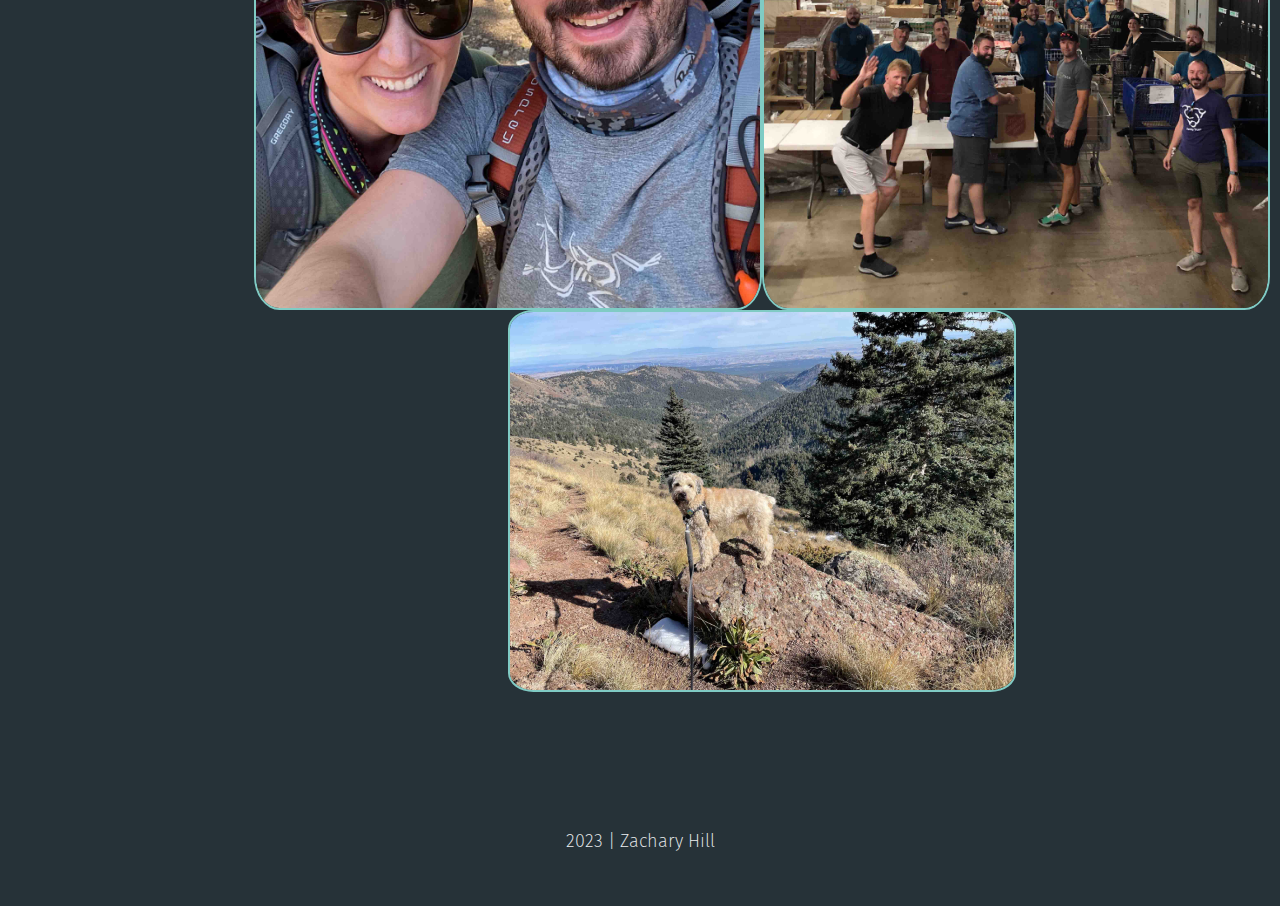
==== commit 554cd473: "expended SLFCU prose" ====
--- a/index.html
+++ b/index.html
@@ -104,7 +104,7 @@
                     <h4 class="experience-date-header">September 2023 - Present</h4>
                     <p class="experience-title">Interim Chief Technology Officer</p>
                     <p class="experience-company">Sandia Laboratory FCU</p>
-                    <p class="experience-summary">Technical visionary, strategist, and team leader.</p>
+                    <p class="experience-summary">Technical visionary, strategist, and team leader. This 520 person, 4 billion assets organization was without a CIO/CTO for the better part of a year and needing help to right the ship. People, process, and technology were all out of alignment with each other and the needs of the organization. My role was to come in and rebuild the culture and stabalize the technology. I then set my sights on the technology vision and strategy.</p>
                 </div>
                 <div class="experience-content">
                     <h4 class="experience-date-header">April 2023 - Present</h4>
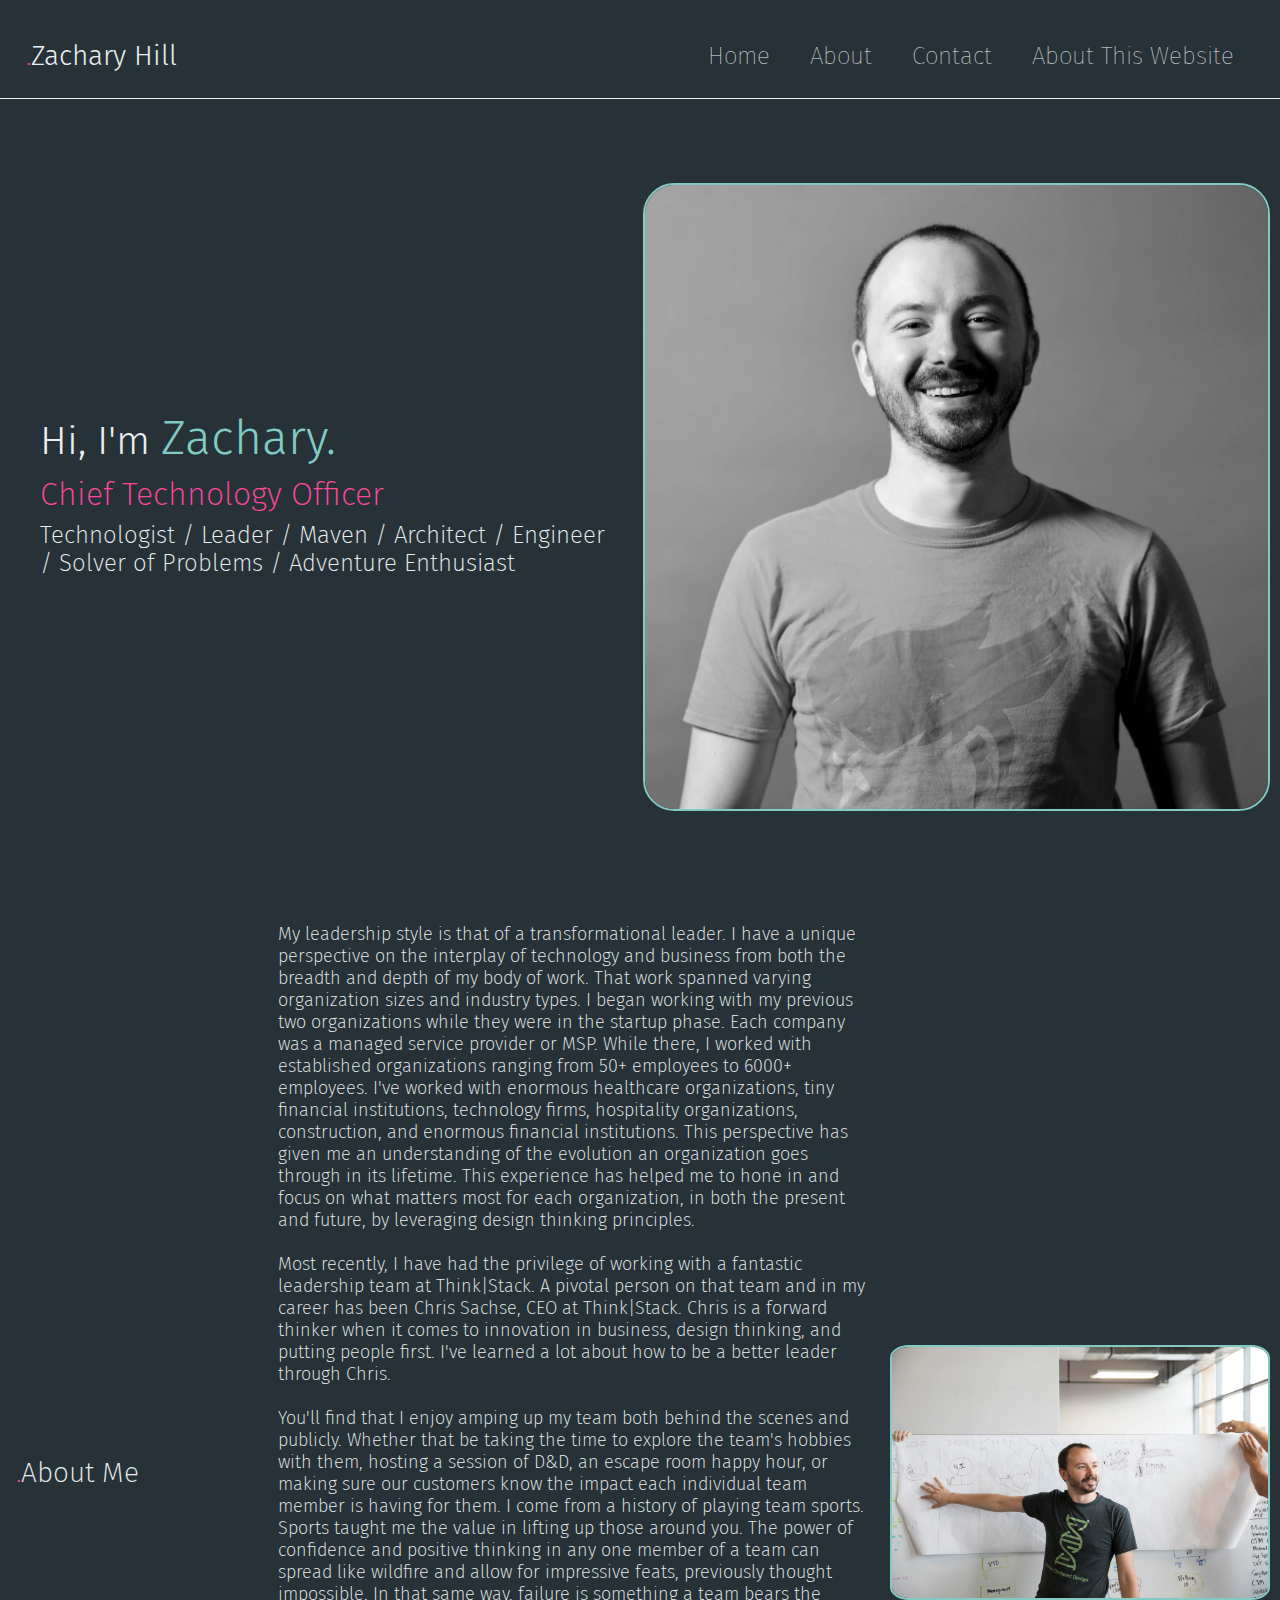
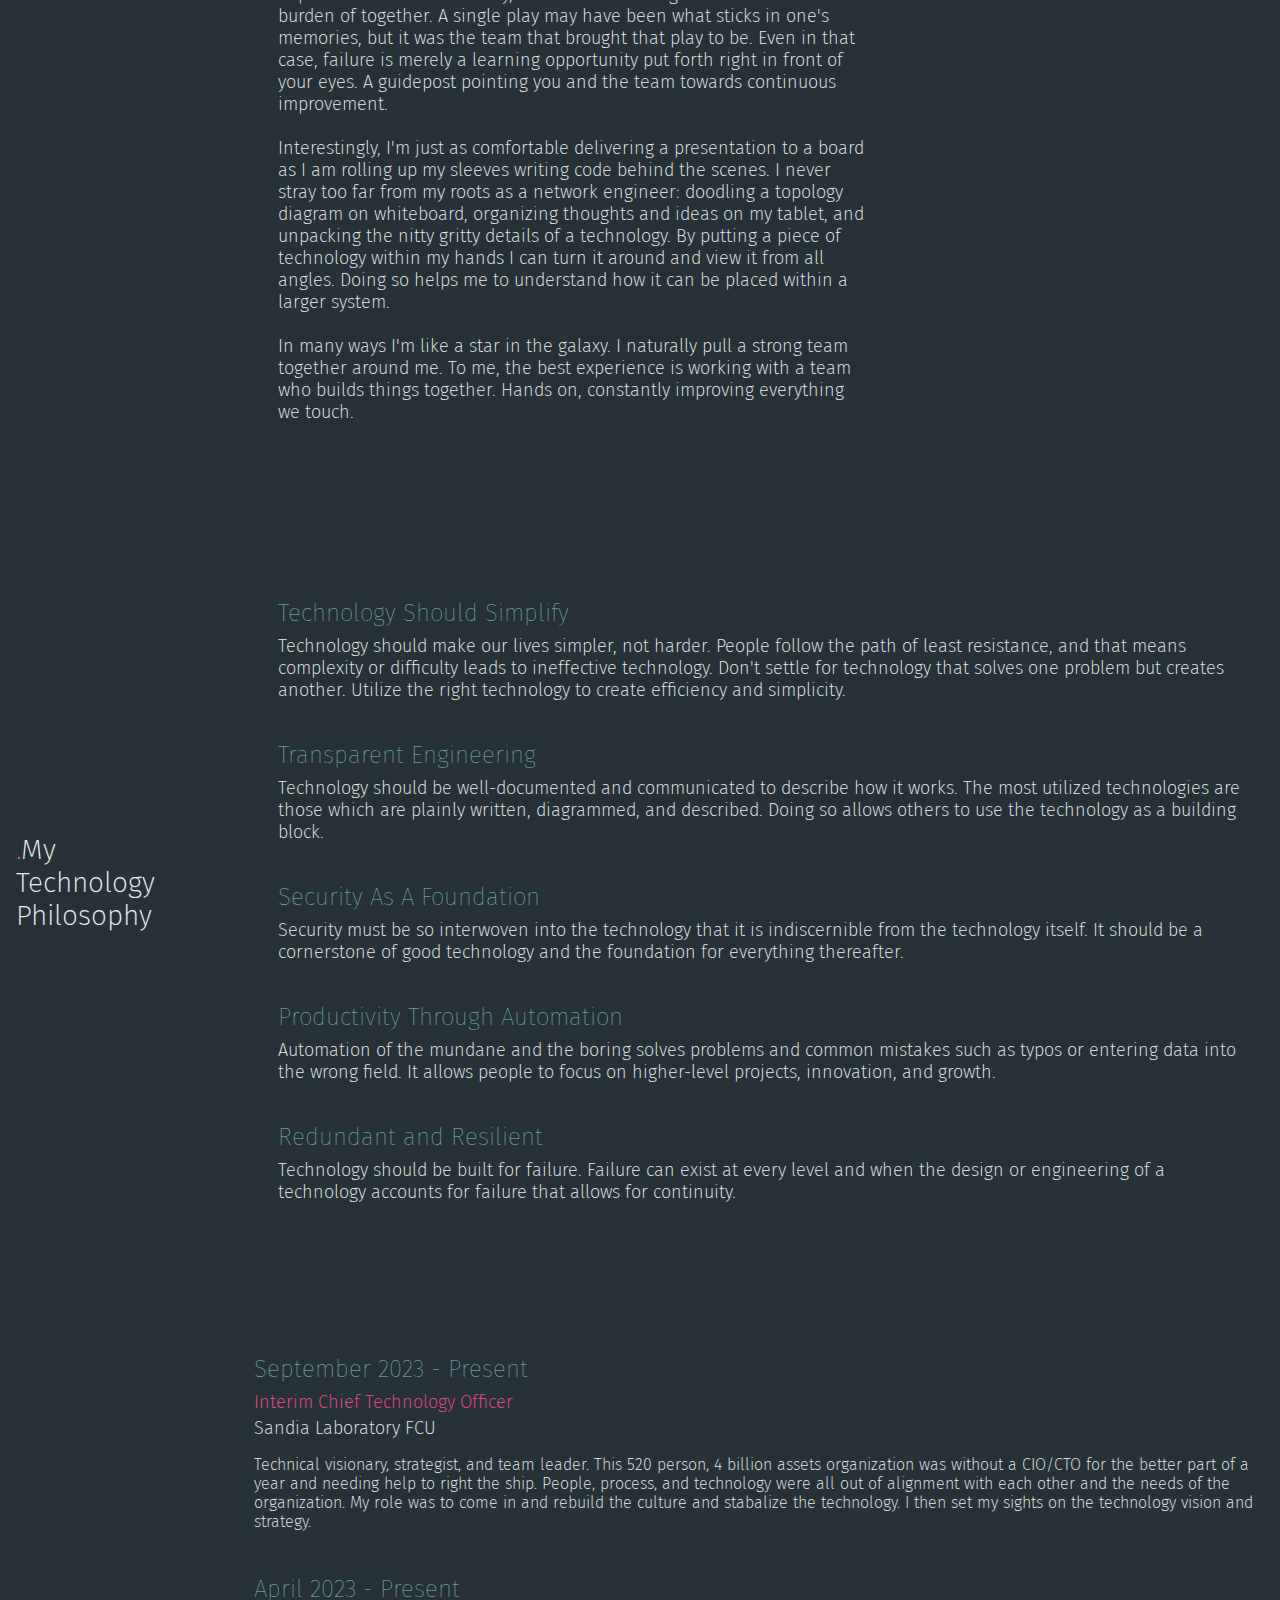
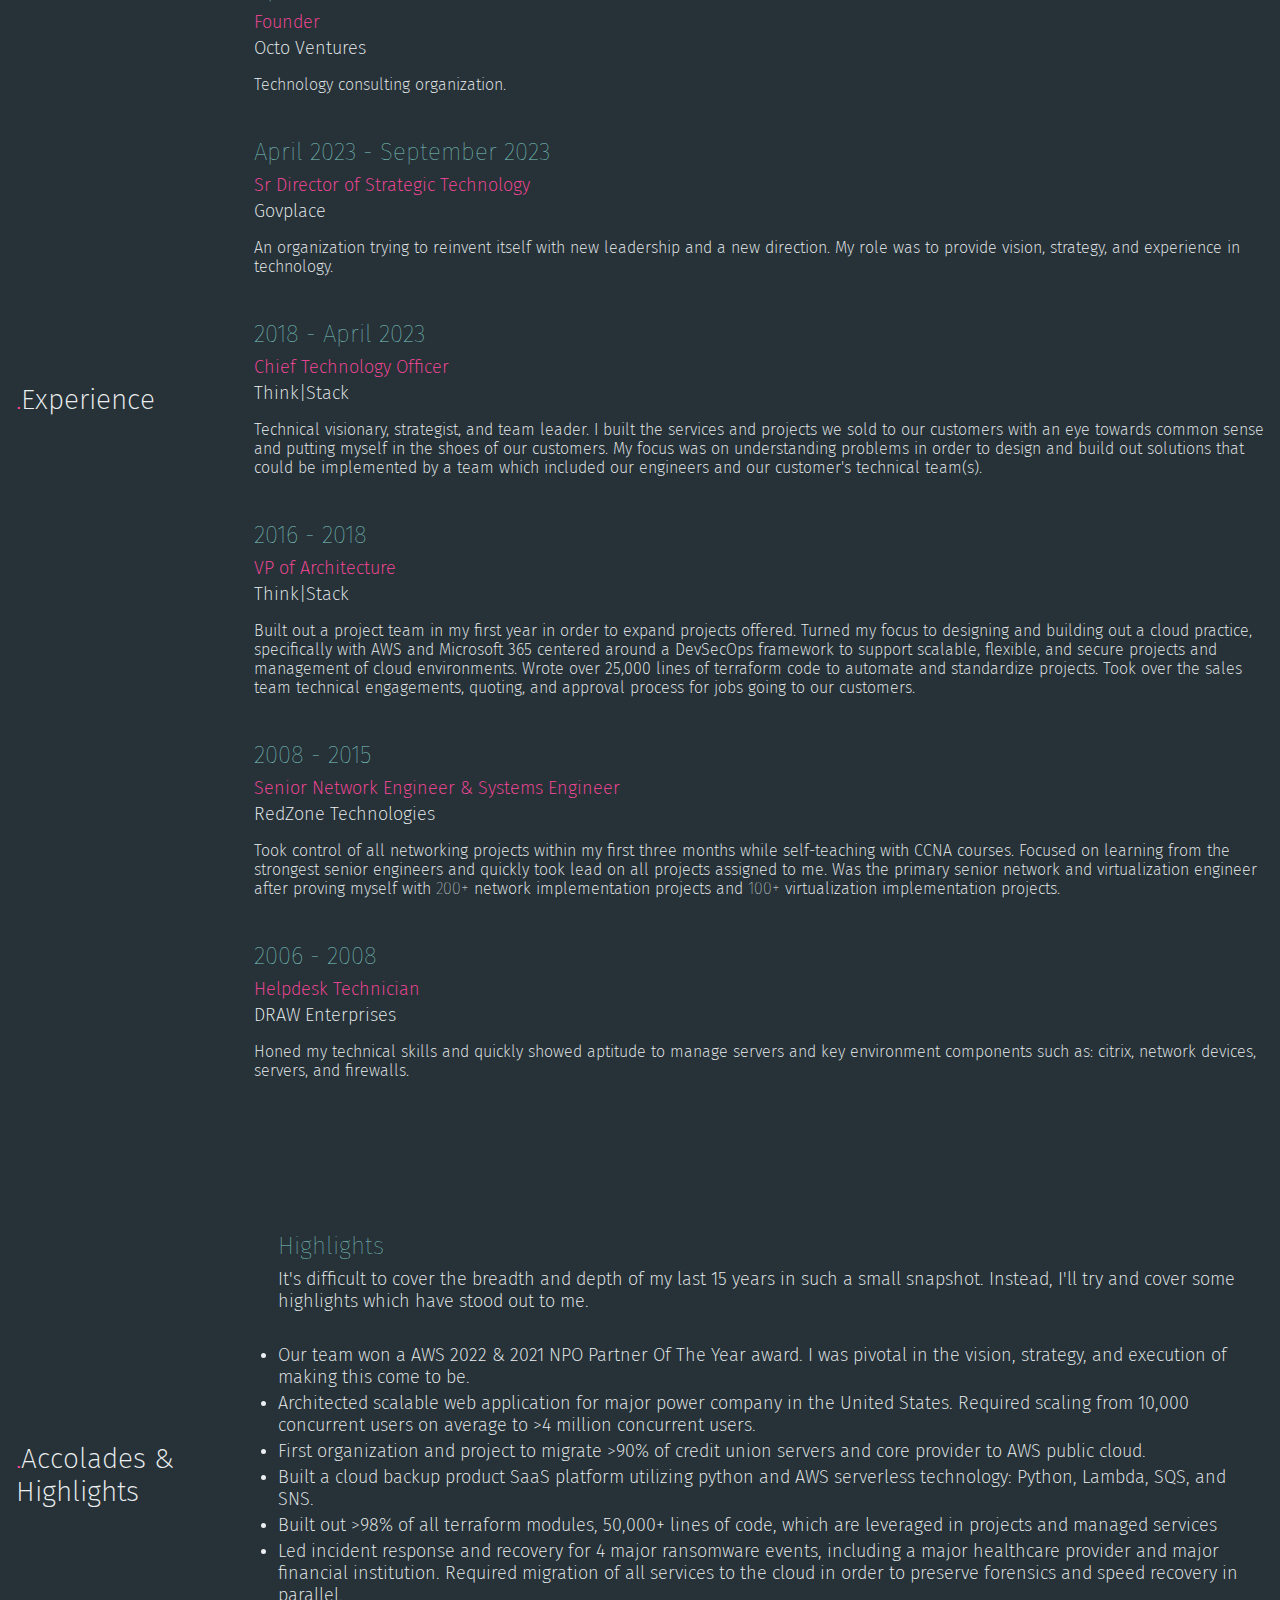
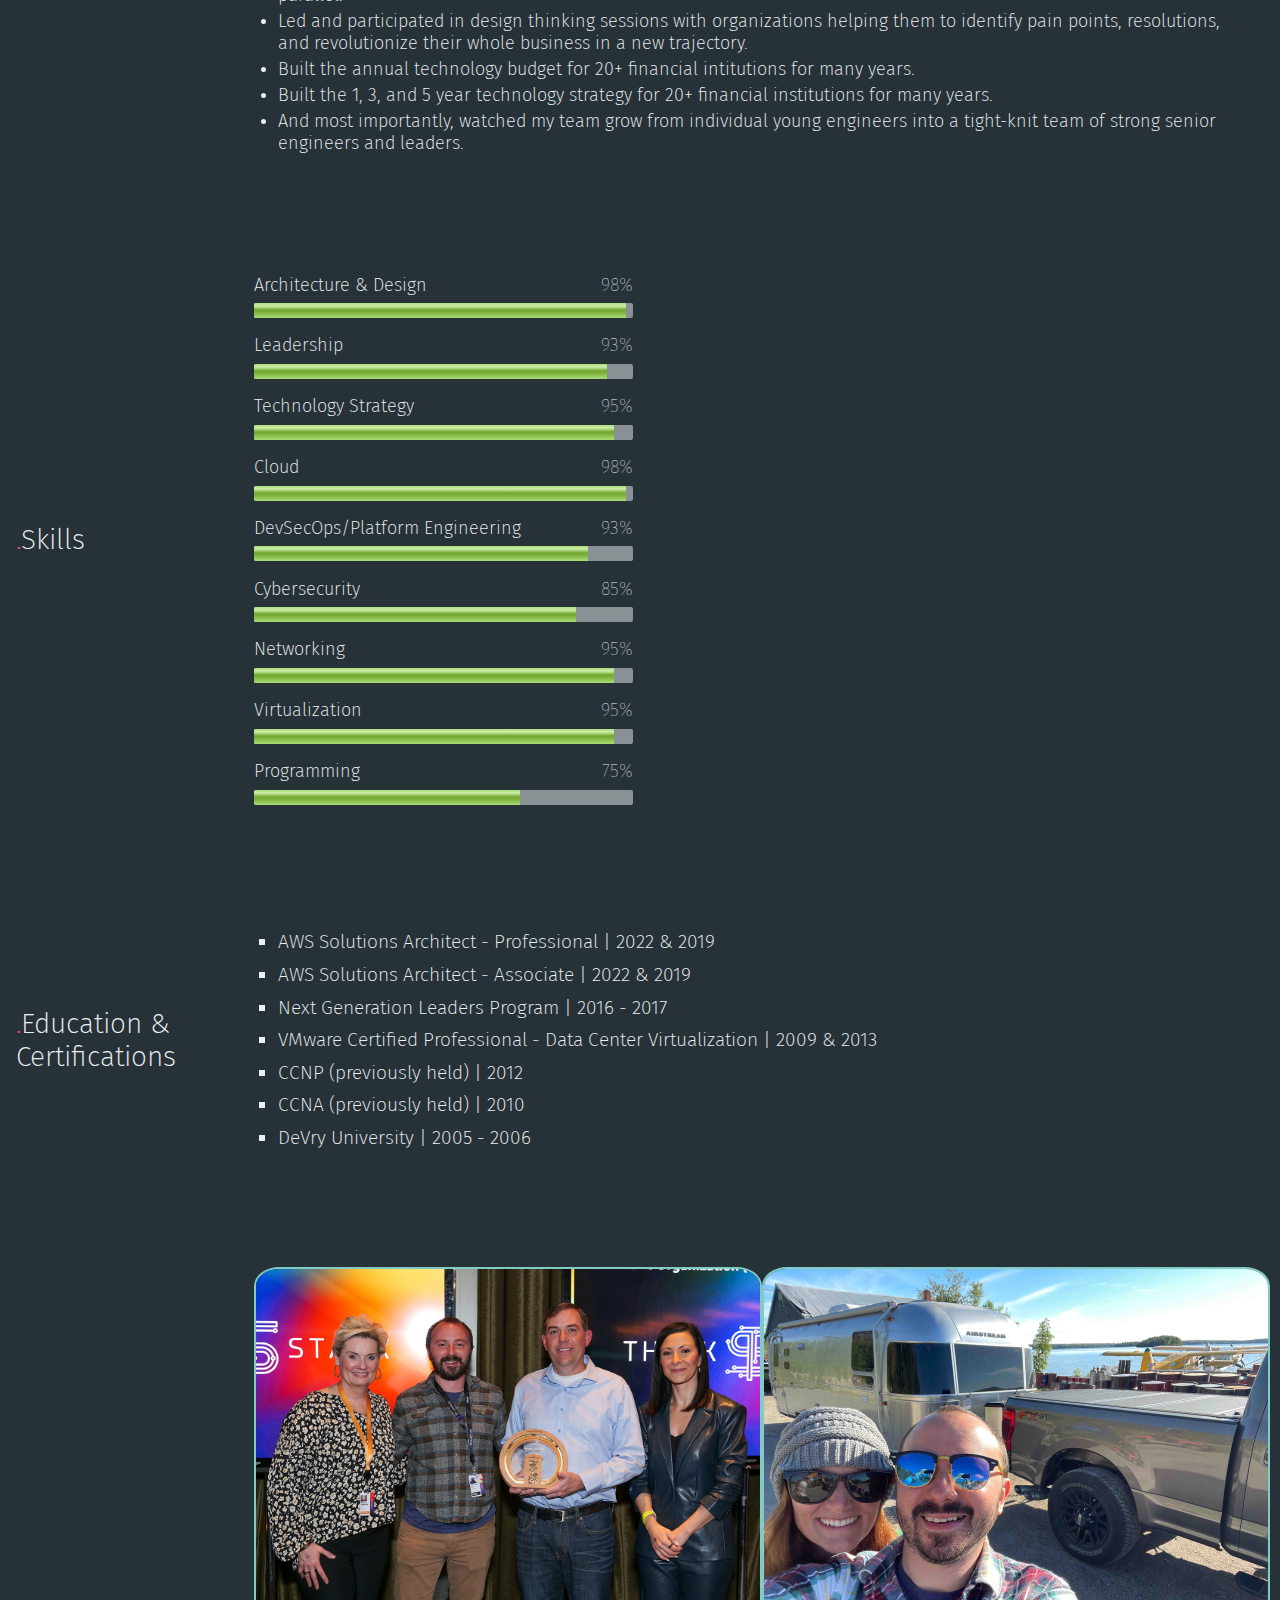
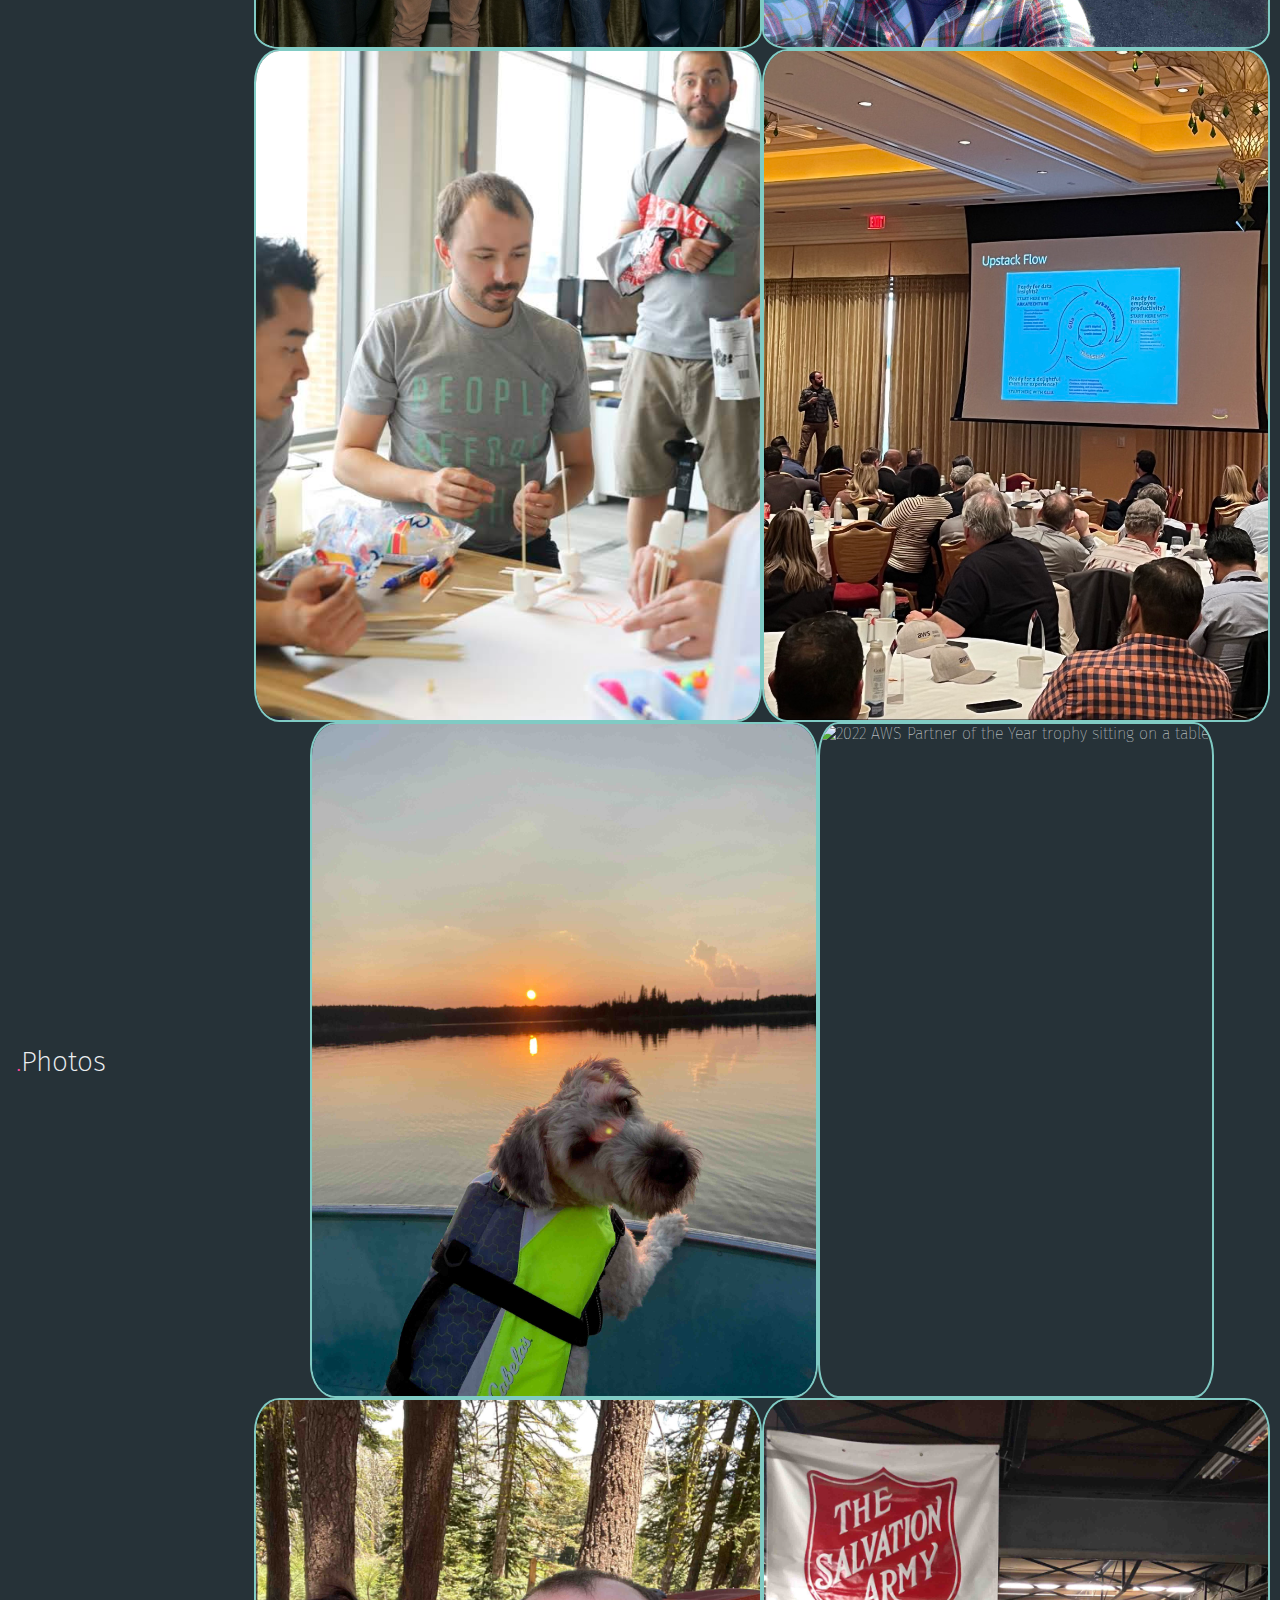
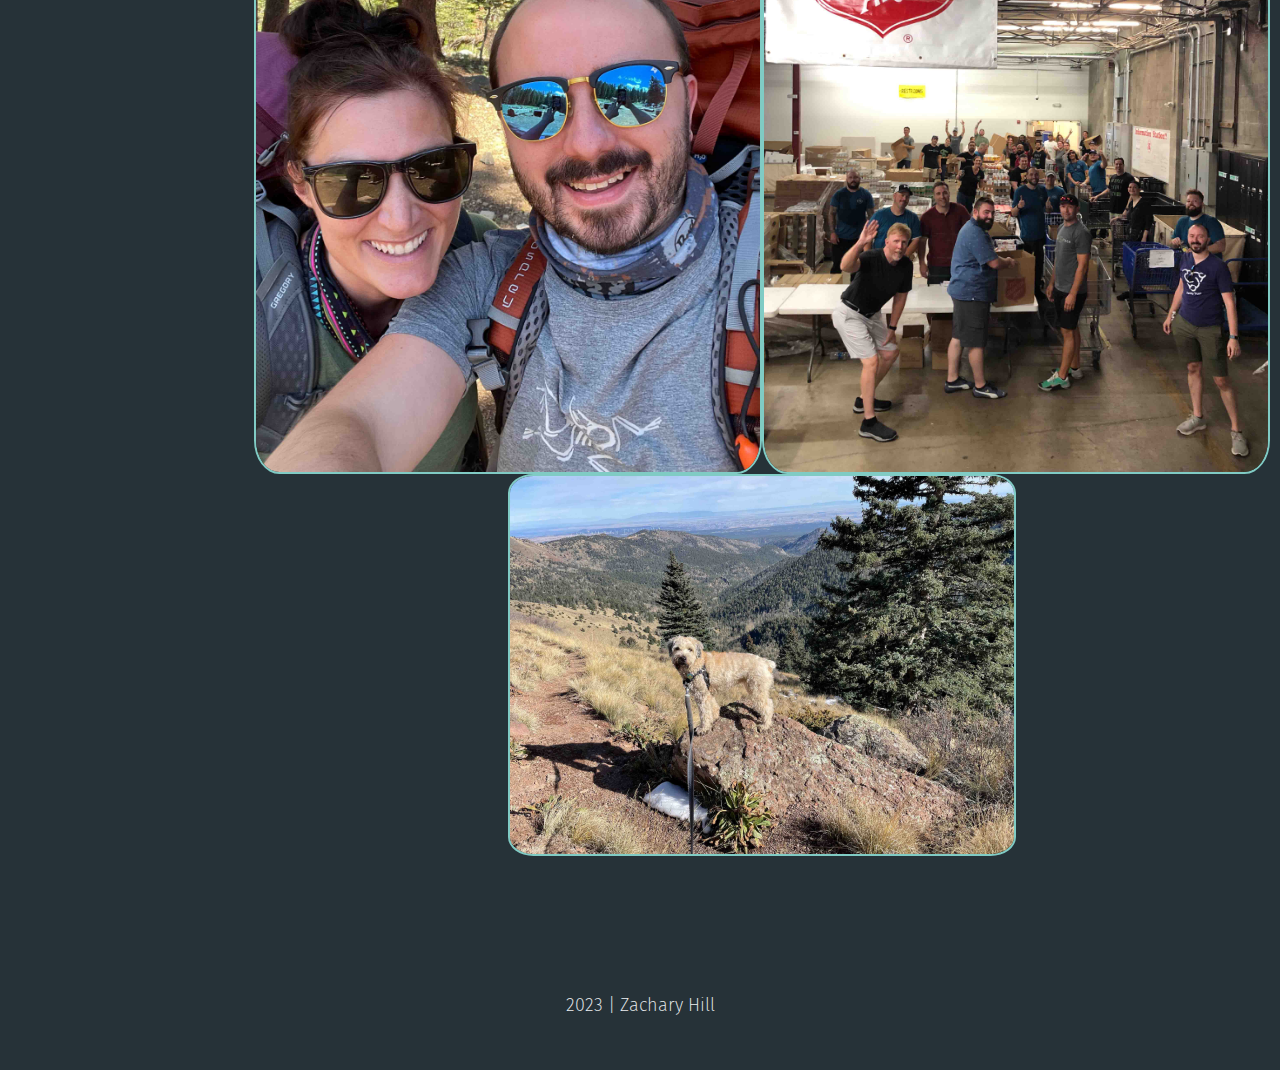
==== commit ad5e71b0: "past tense" ====
--- a/index.html
+++ b/index.html
@@ -116,7 +116,7 @@
                     <h4 class="experience-date-header">April 2023 - September 2023</h4>
                     <p class="experience-title">Sr Director of Strategic Technology</p>
                     <p class="experience-company">Govplace</p>
-                    <p class="experience-summary">An organization trying to reinvent itself with new leadership and a new direction. My role has been to provide vision, strategy, and experience in technology.</p>
+                    <p class="experience-summary">An organization trying to reinvent itself with new leadership and a new direction. My role was to provide vision, strategy, and experience in technology.</p>
                 </div>
                 <div class="experience-content">
                     <h4 class="experience-date-header">2018 - April 2023</h4>
--- a/css/style.css
+++ b/css/style.css
@@ -237,7 +237,7 @@
 #headshot-image {
   border: 0.125rem solid #80cbc4;
   border-radius: 5%;
-  max-height: 40em;
+  /* max-height: 40em; Making the image stretch on wider displays */
 }
 
 #topology-image {
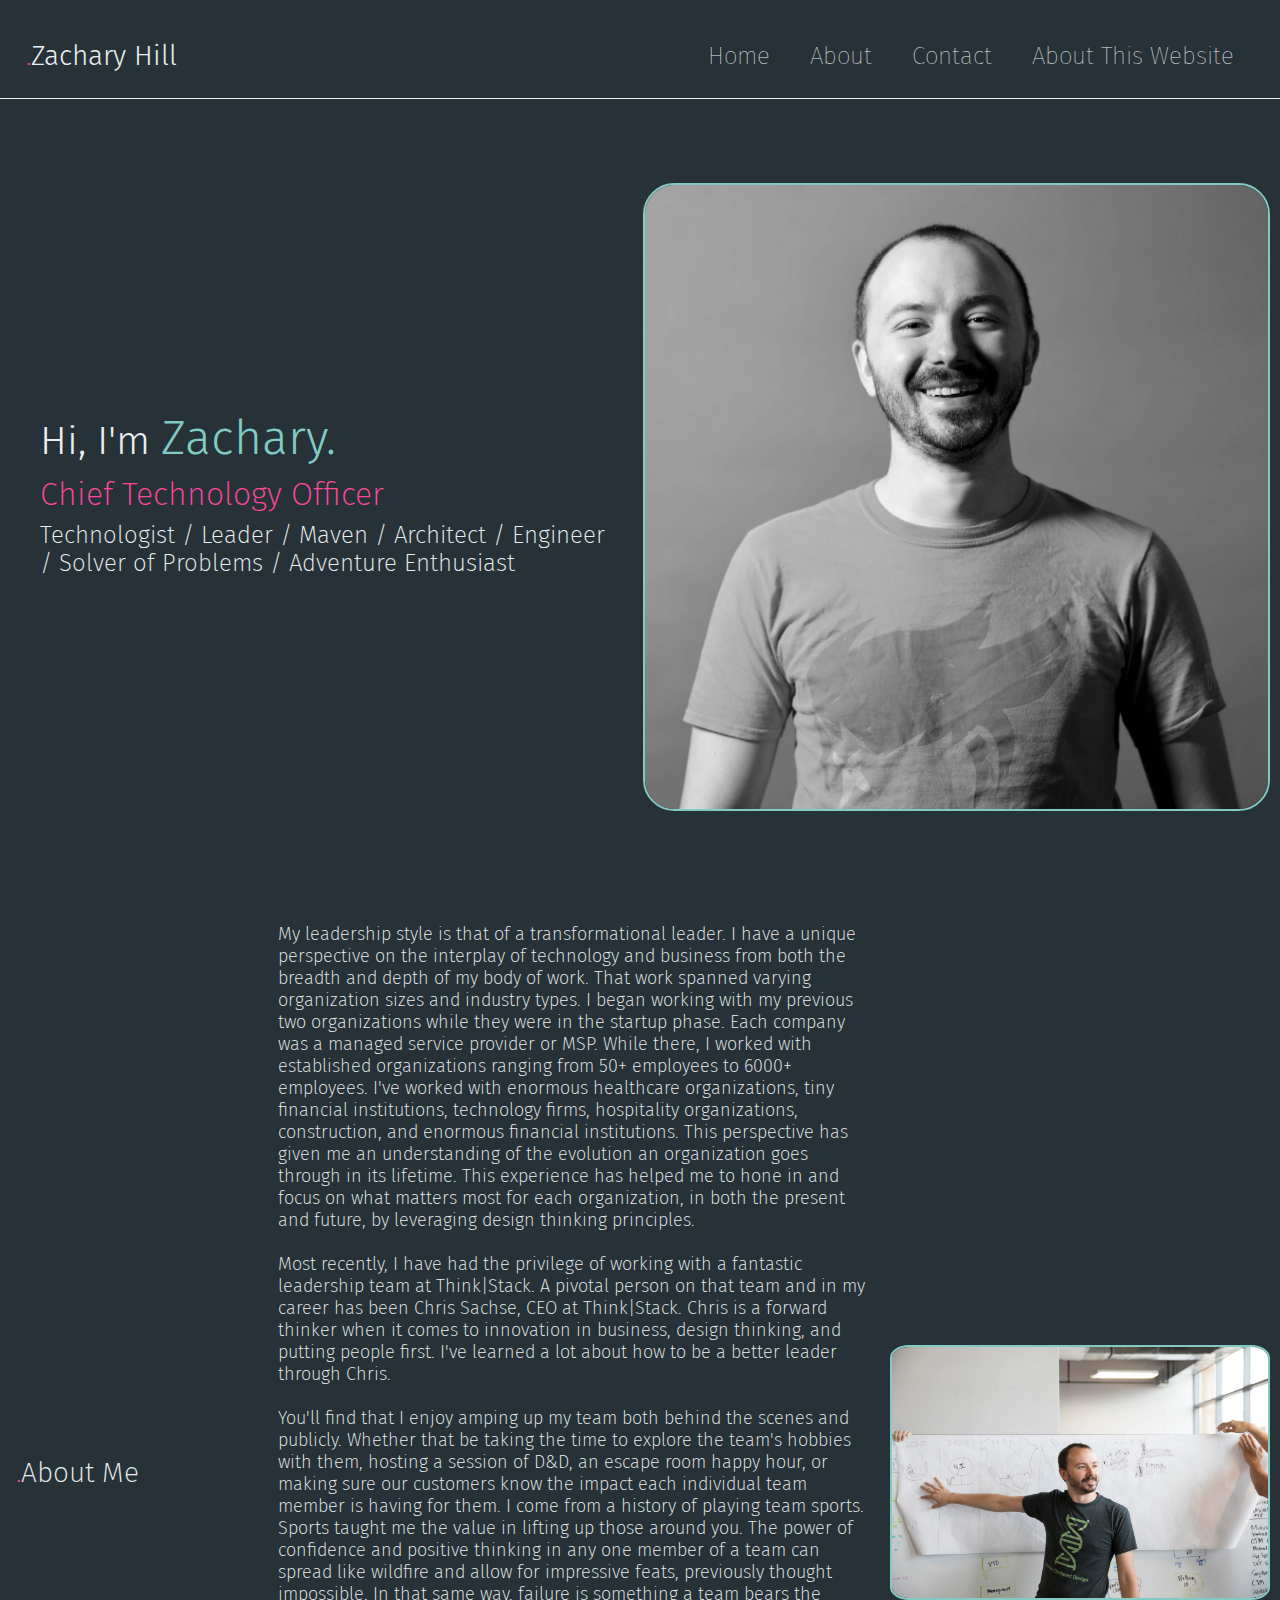
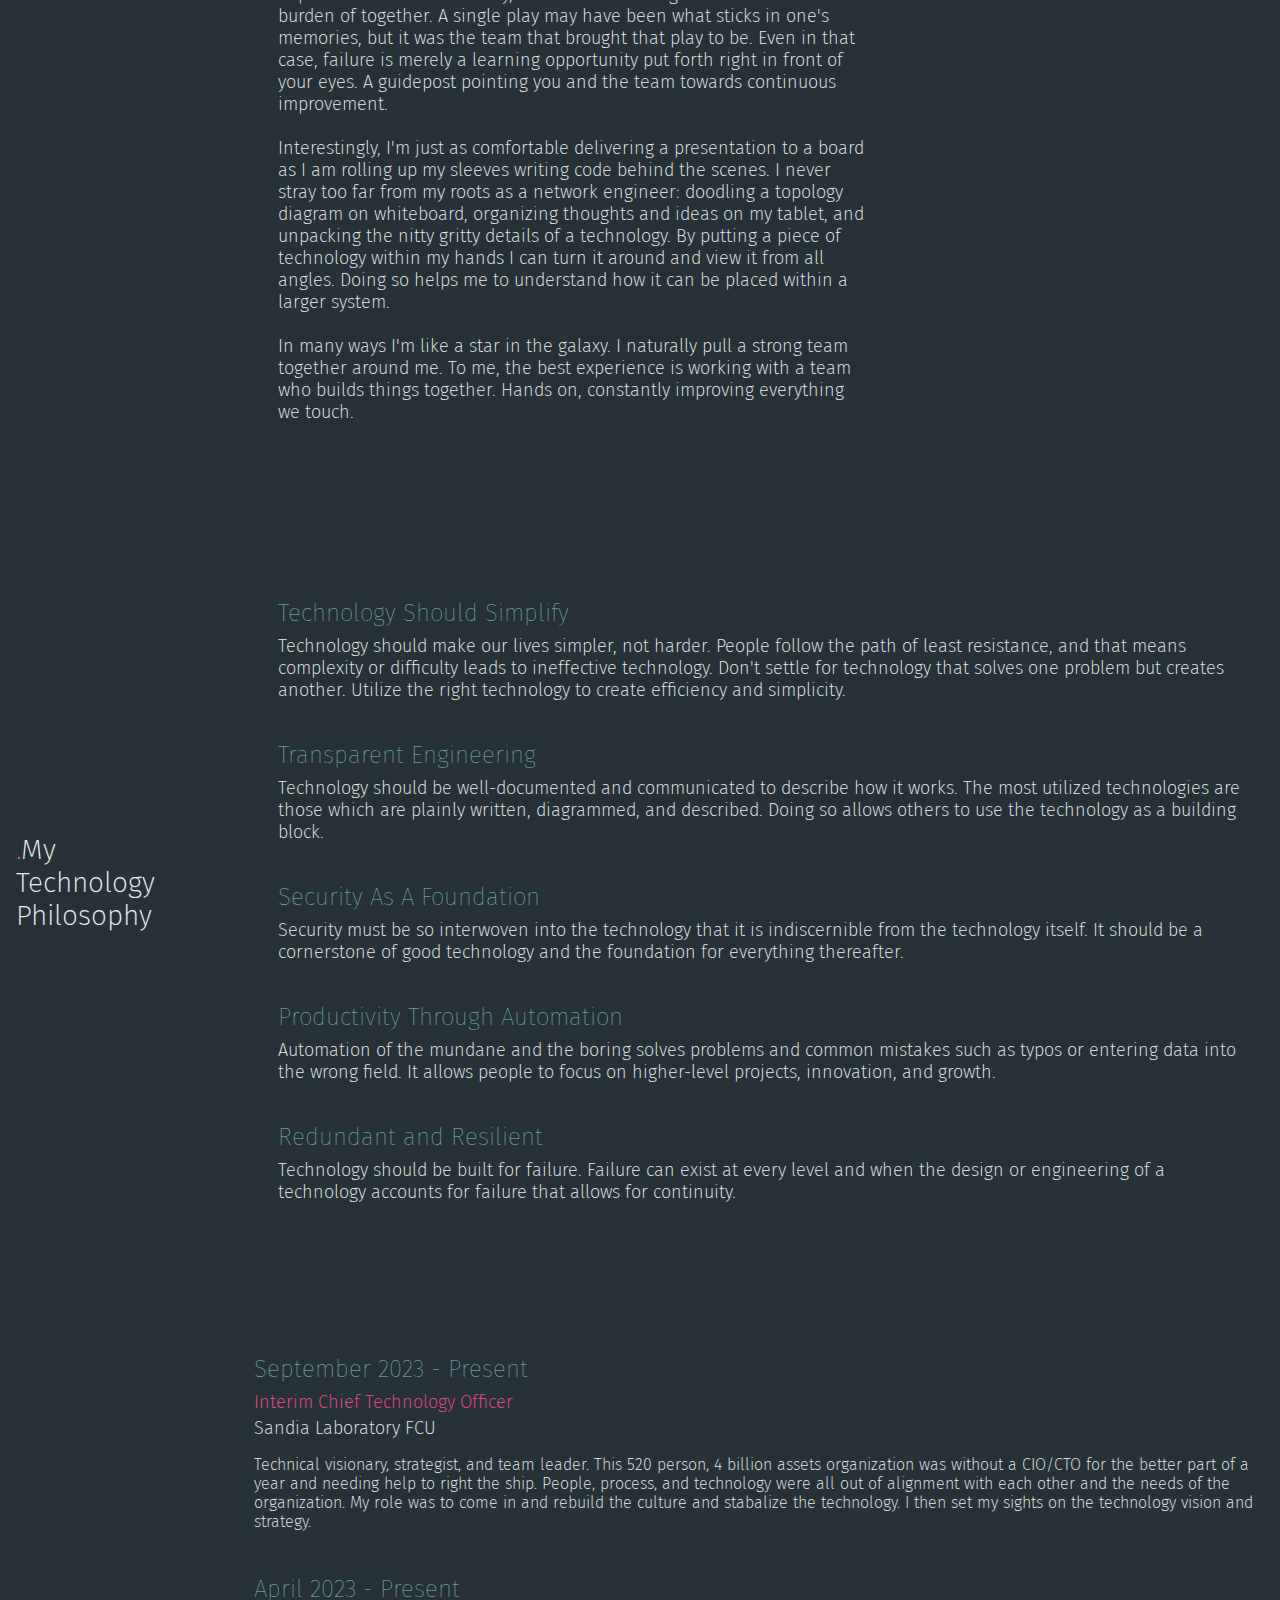
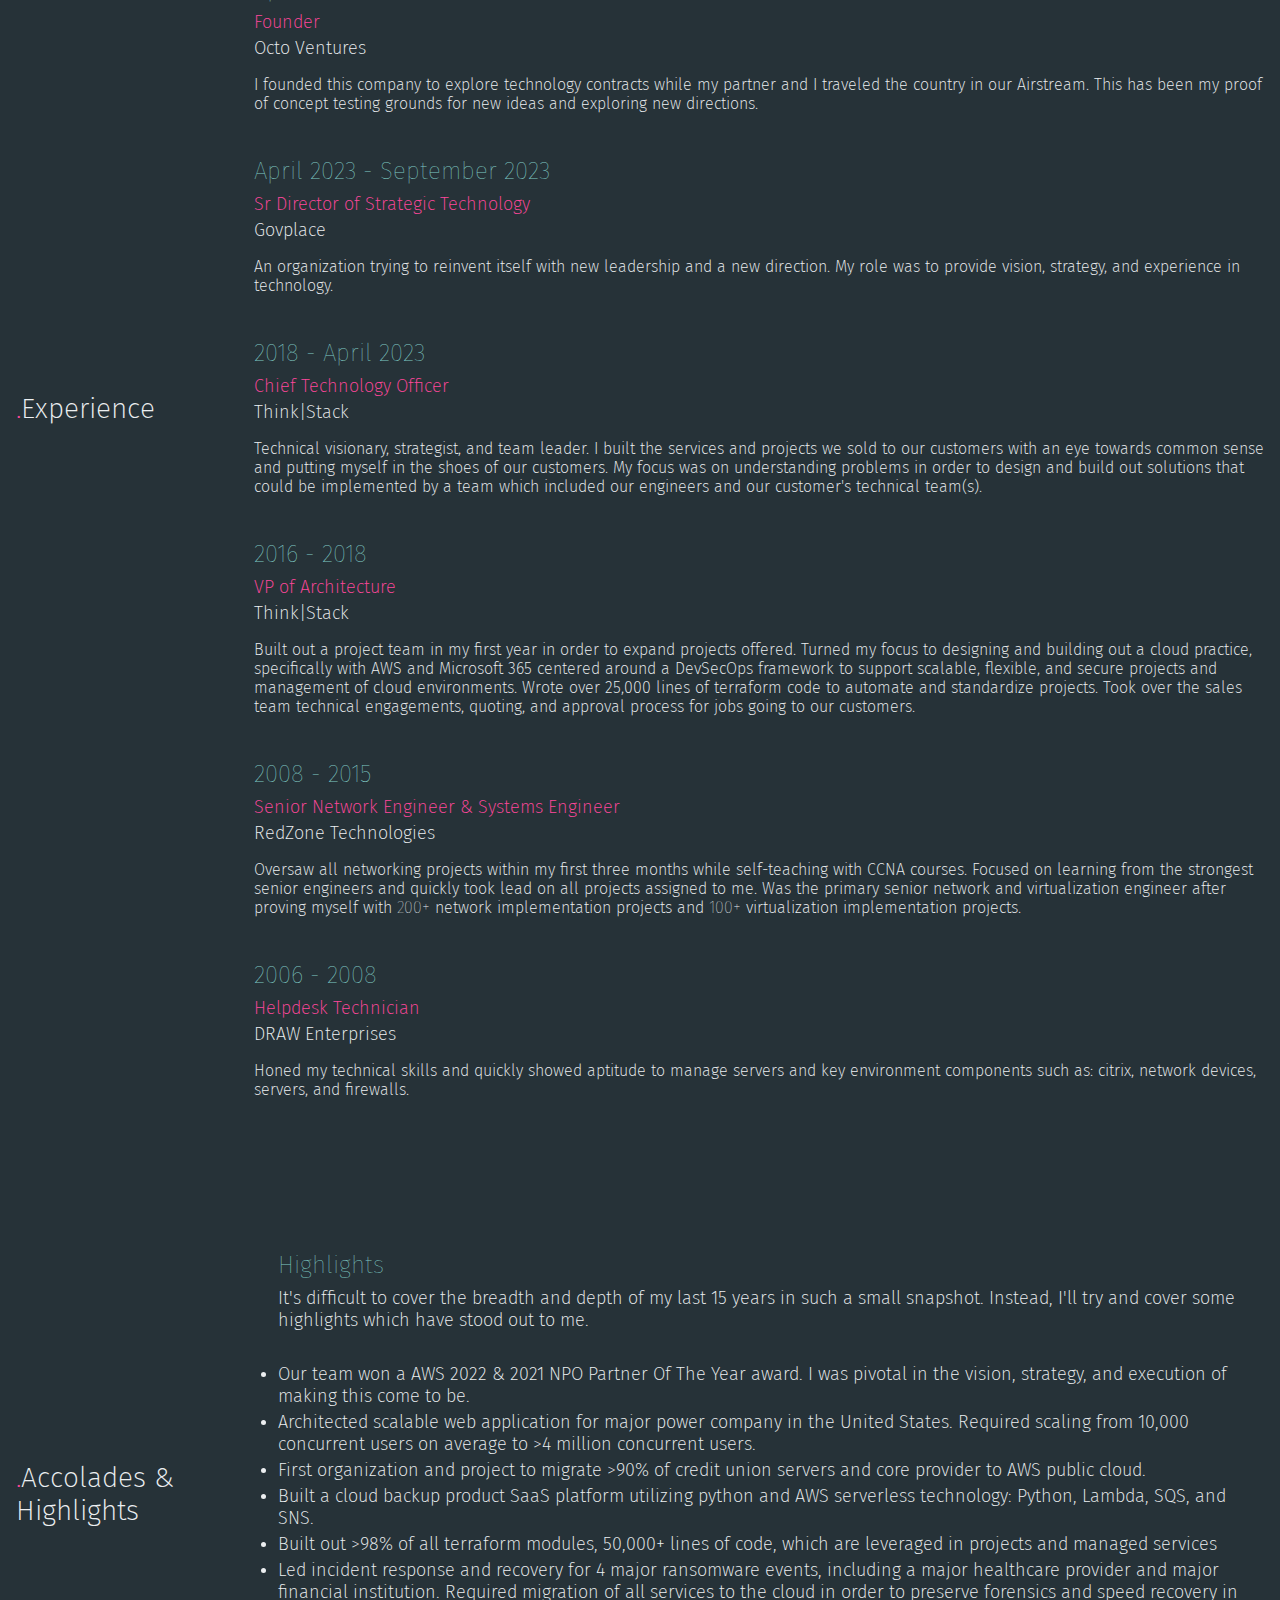
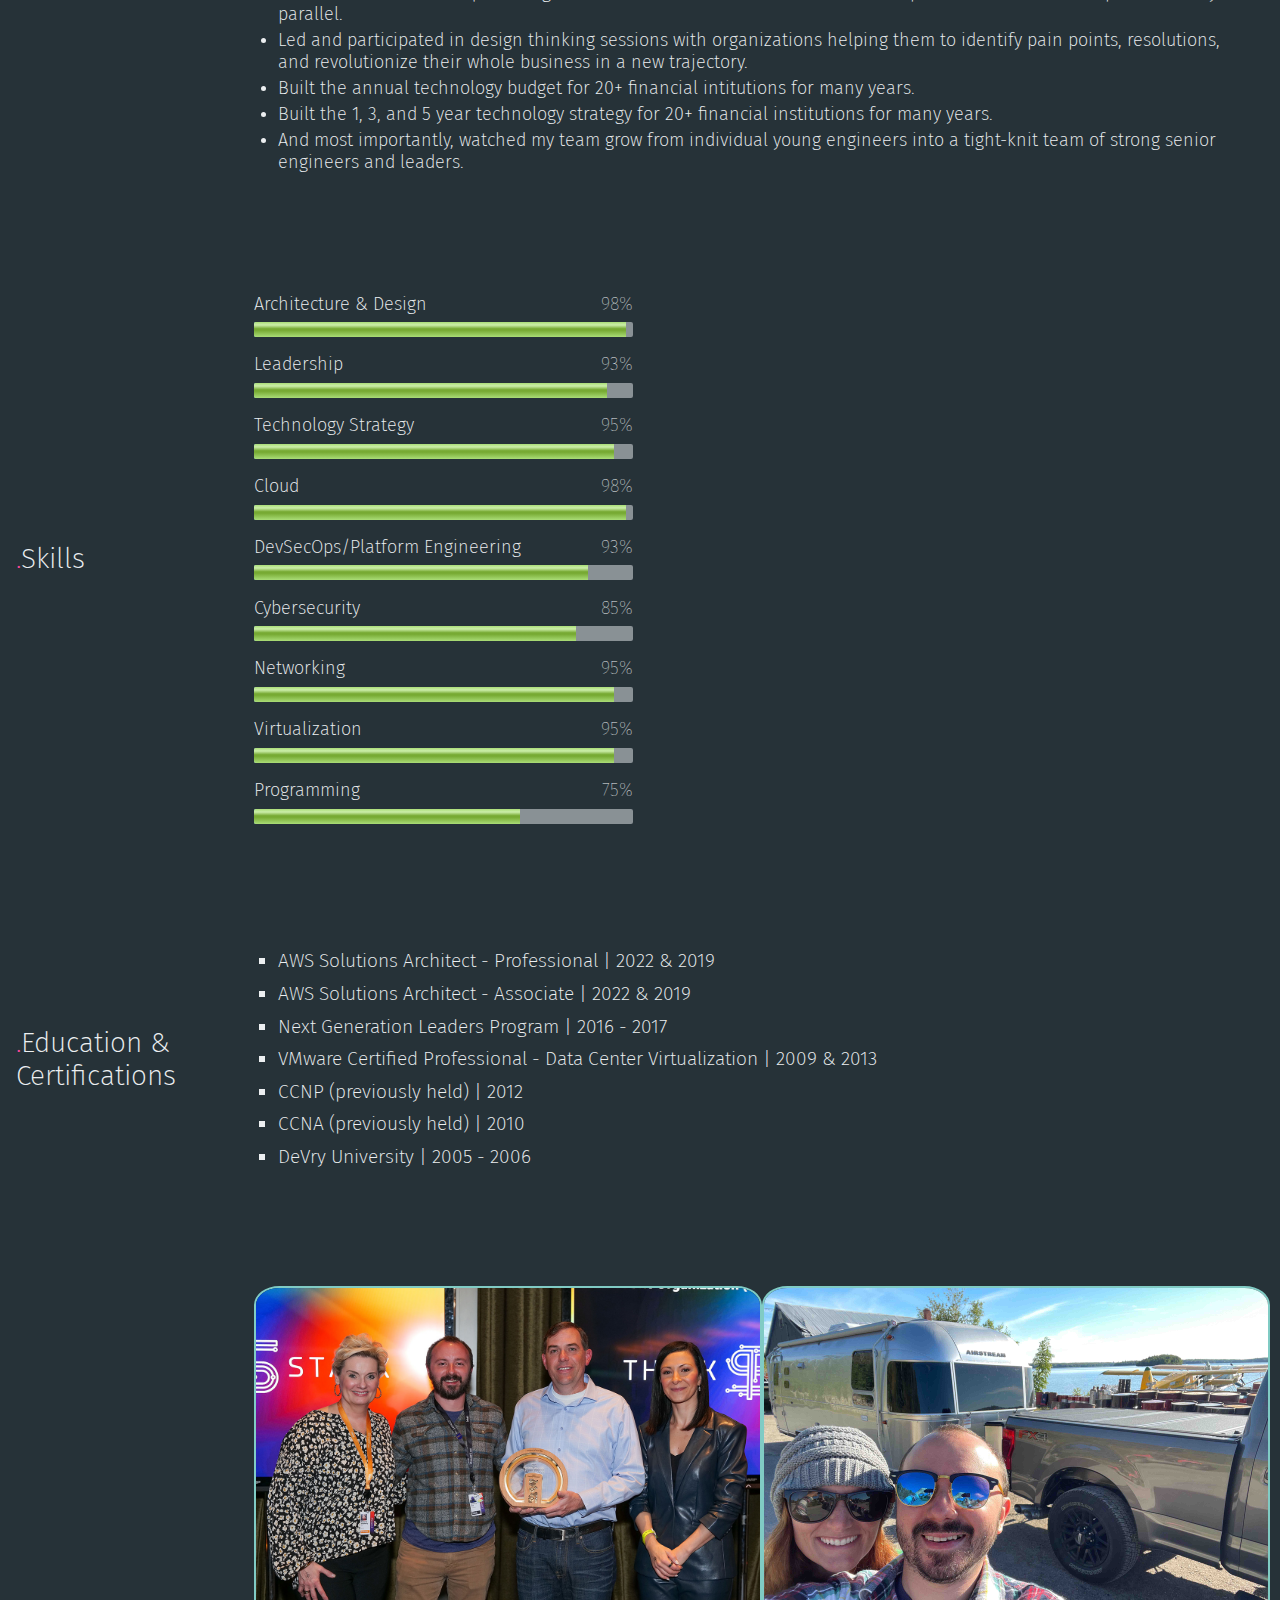
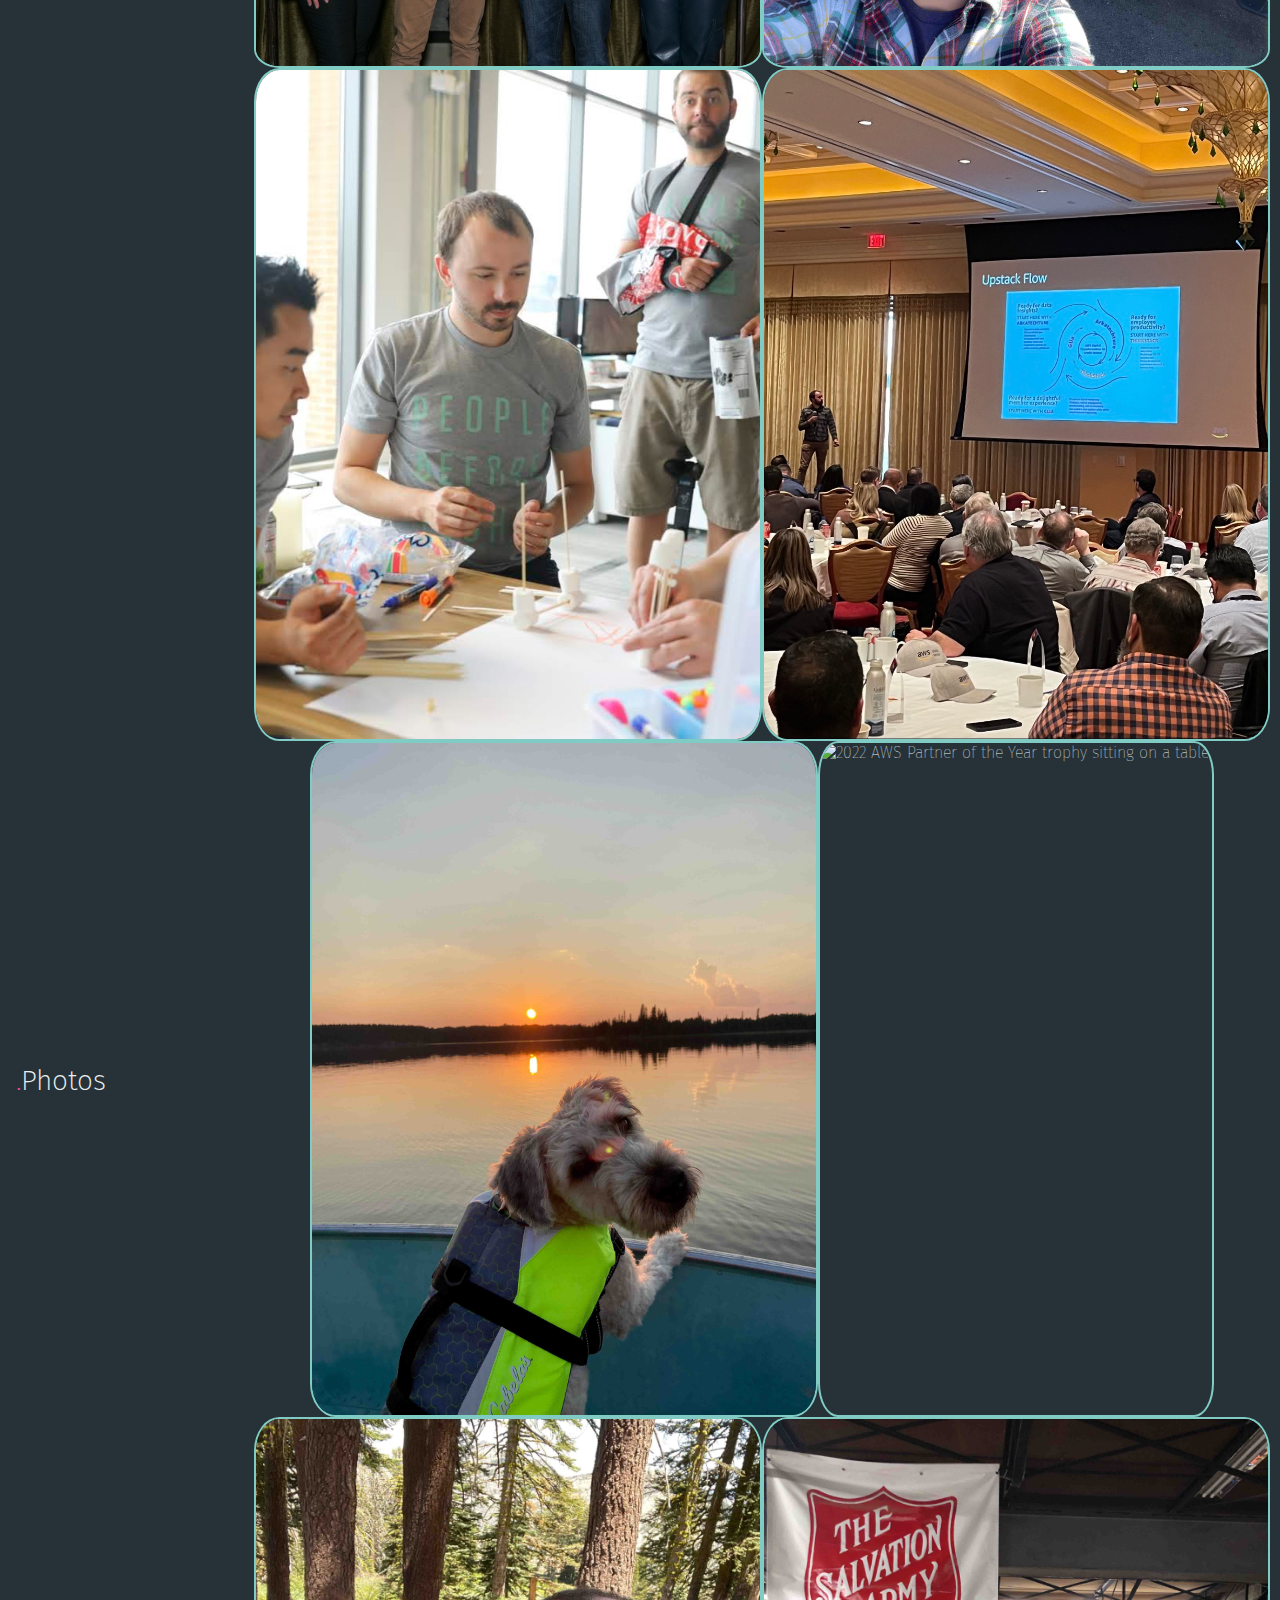
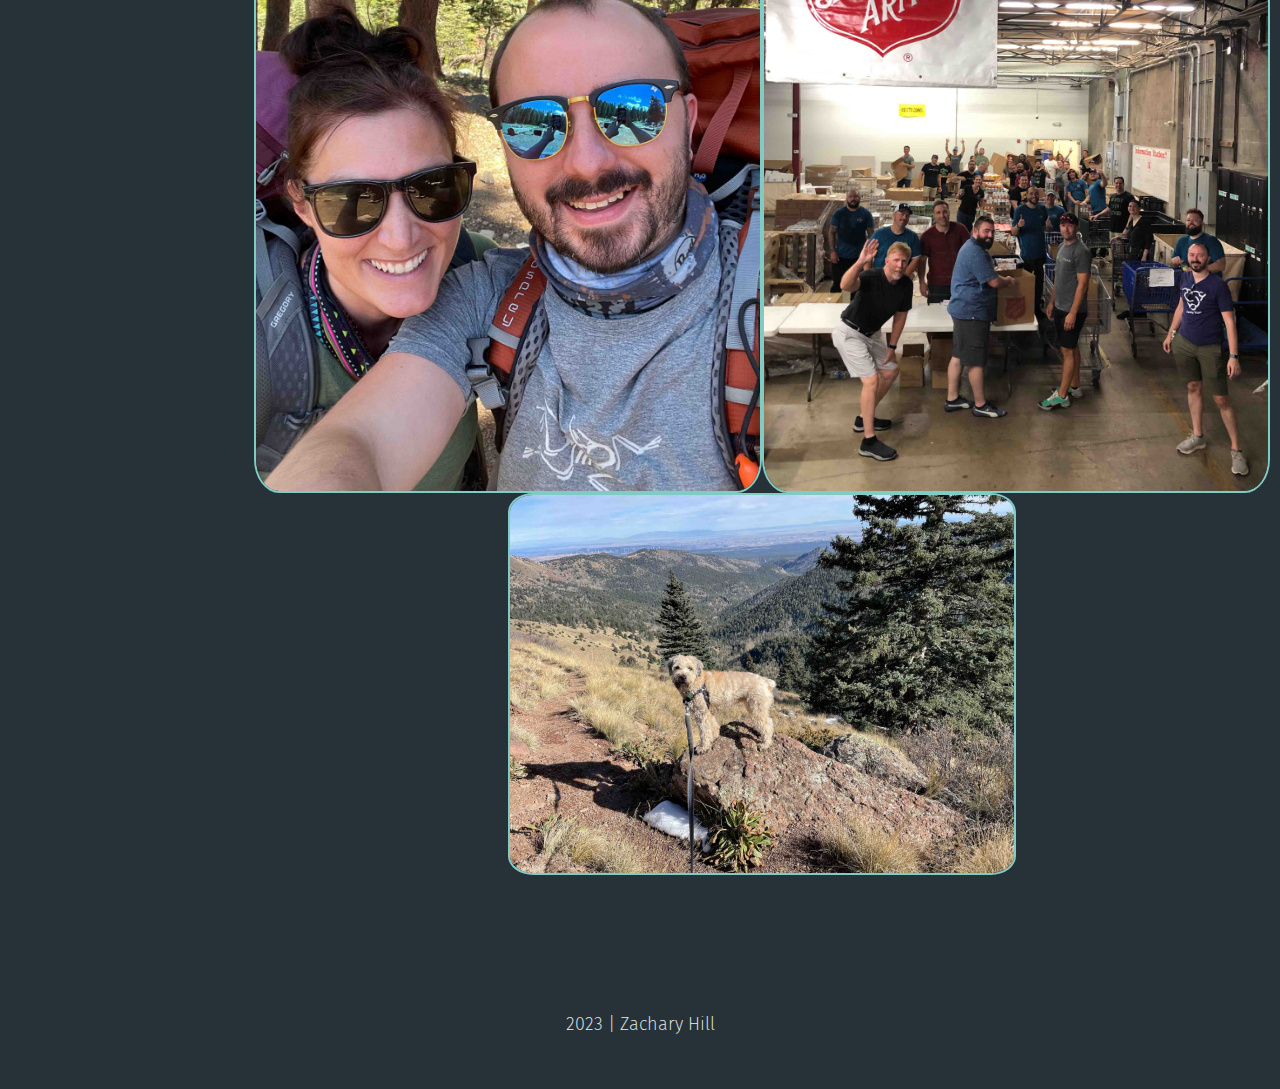
==== commit 70472af2: "updated Octo Ventures" ====
--- a/index.html
+++ b/index.html
@@ -110,7 +110,7 @@
                     <h4 class="experience-date-header">April 2023 - Present</h4>
                     <p class="experience-title">Founder</p>
                     <p class="experience-company">Octo Ventures</p>
-                    <p class="experience-summary">Technology consulting organization.</p>
+                    <p class="experience-summary">I founded this company to explore technology contracts while my partner and I traveled the country in our Airstream. This has been my proof of concept testing grounds for new ideas and exploring new directions.</p>
                 </div>
                 <div class="experience-content">
                     <h4 class="experience-date-header">April 2023 - September 2023</h4>
@@ -134,7 +134,7 @@
                     <h4 class="experience-date-header">2008 - 2015</h4>
                     <p class="experience-title">Senior Network Engineer &#38; Systems Engineer</p>
                     <p>RedZone Technologies</p>
-                    <p class="experience-summary">Took control of all networking projects within my first three months while self-teaching with CCNA courses. Focused on learning from the strongest senior engineers and quickly took lead on all projects assigned to me. Was the primary senior network and virtualization engineer after proving myself with <strong>200+</strong> network implementation projects and <strong>100+</strong> virtualization implementation projects.</p>
+                    <p class="experience-summary">Oversaw all networking projects within my first three months while self-teaching with CCNA courses. Focused on learning from the strongest senior engineers and quickly took lead on all projects assigned to me. Was the primary senior network and virtualization engineer after proving myself with <strong>200+</strong> network implementation projects and <strong>100+</strong> virtualization implementation projects.</p>
                 </div>
                 <div class="experience-content">
                     <h4 class="experience-date-header">2006 - 2008</h4>
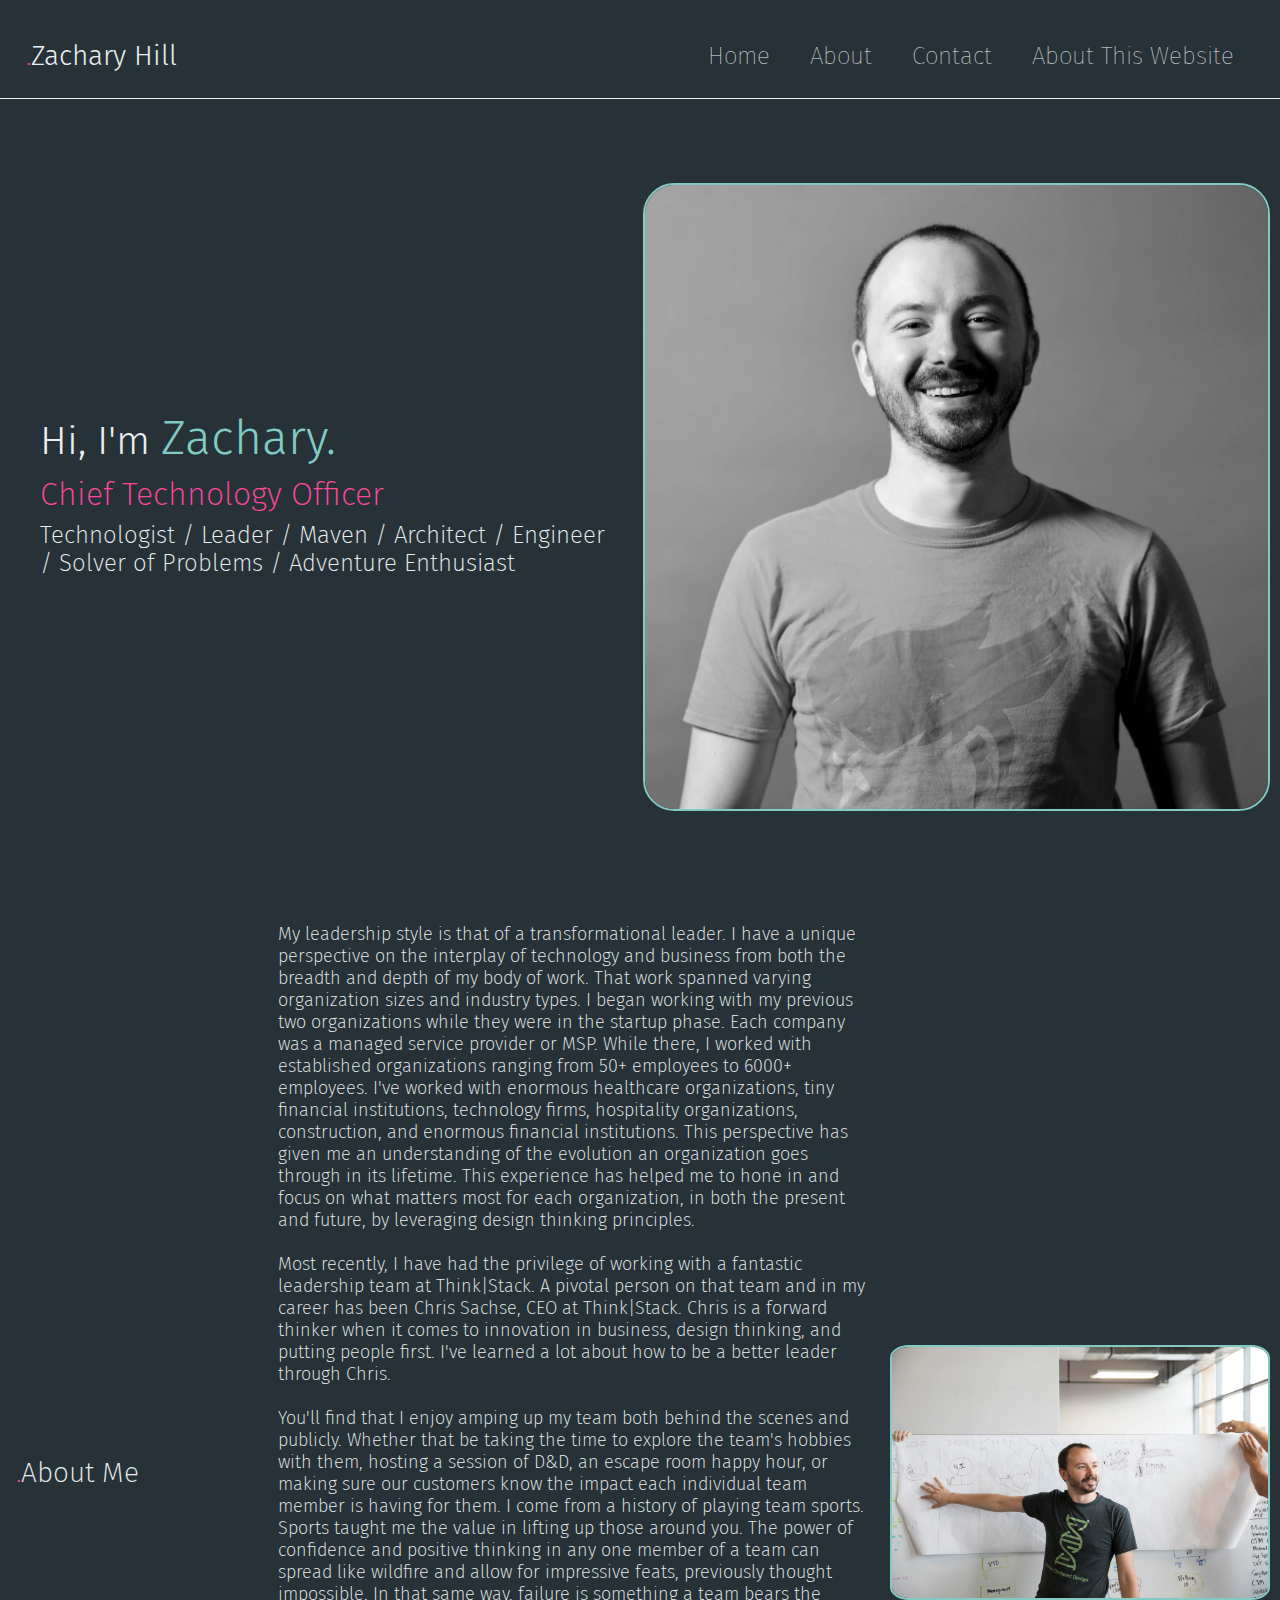
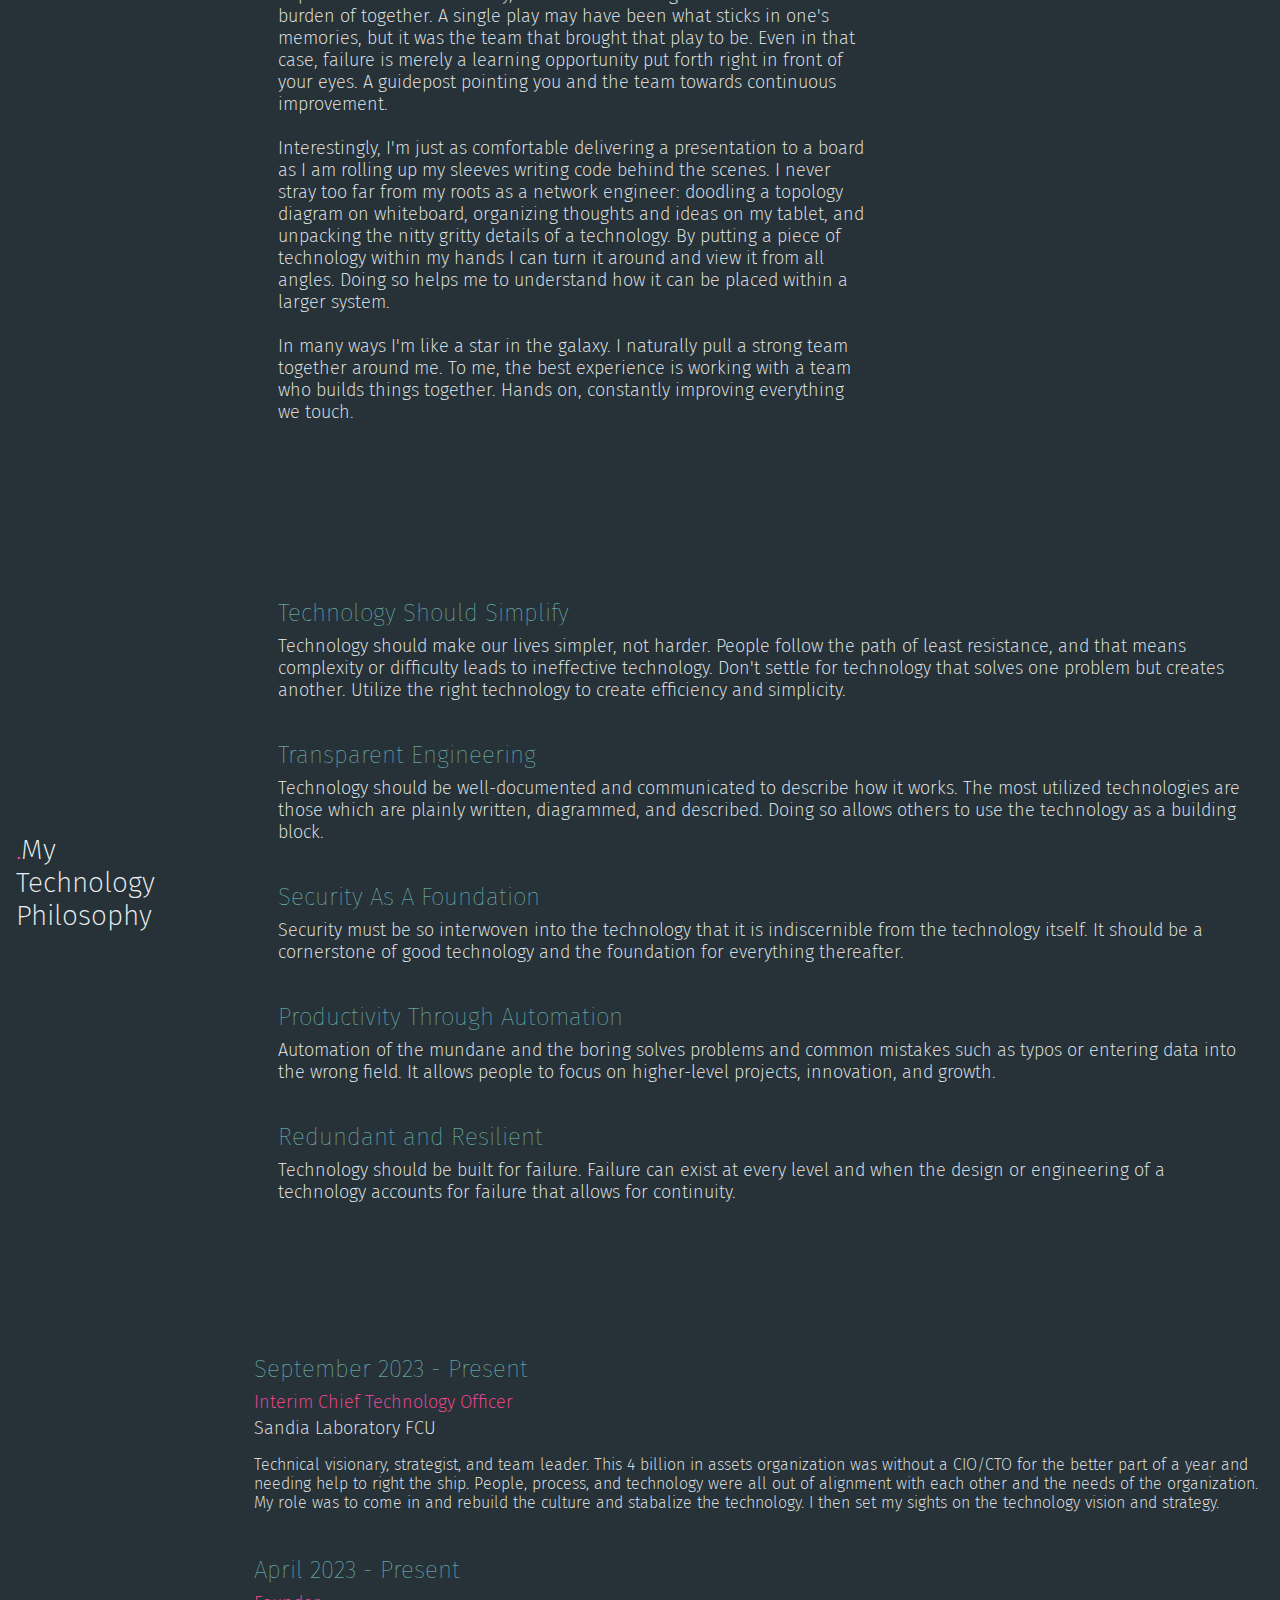
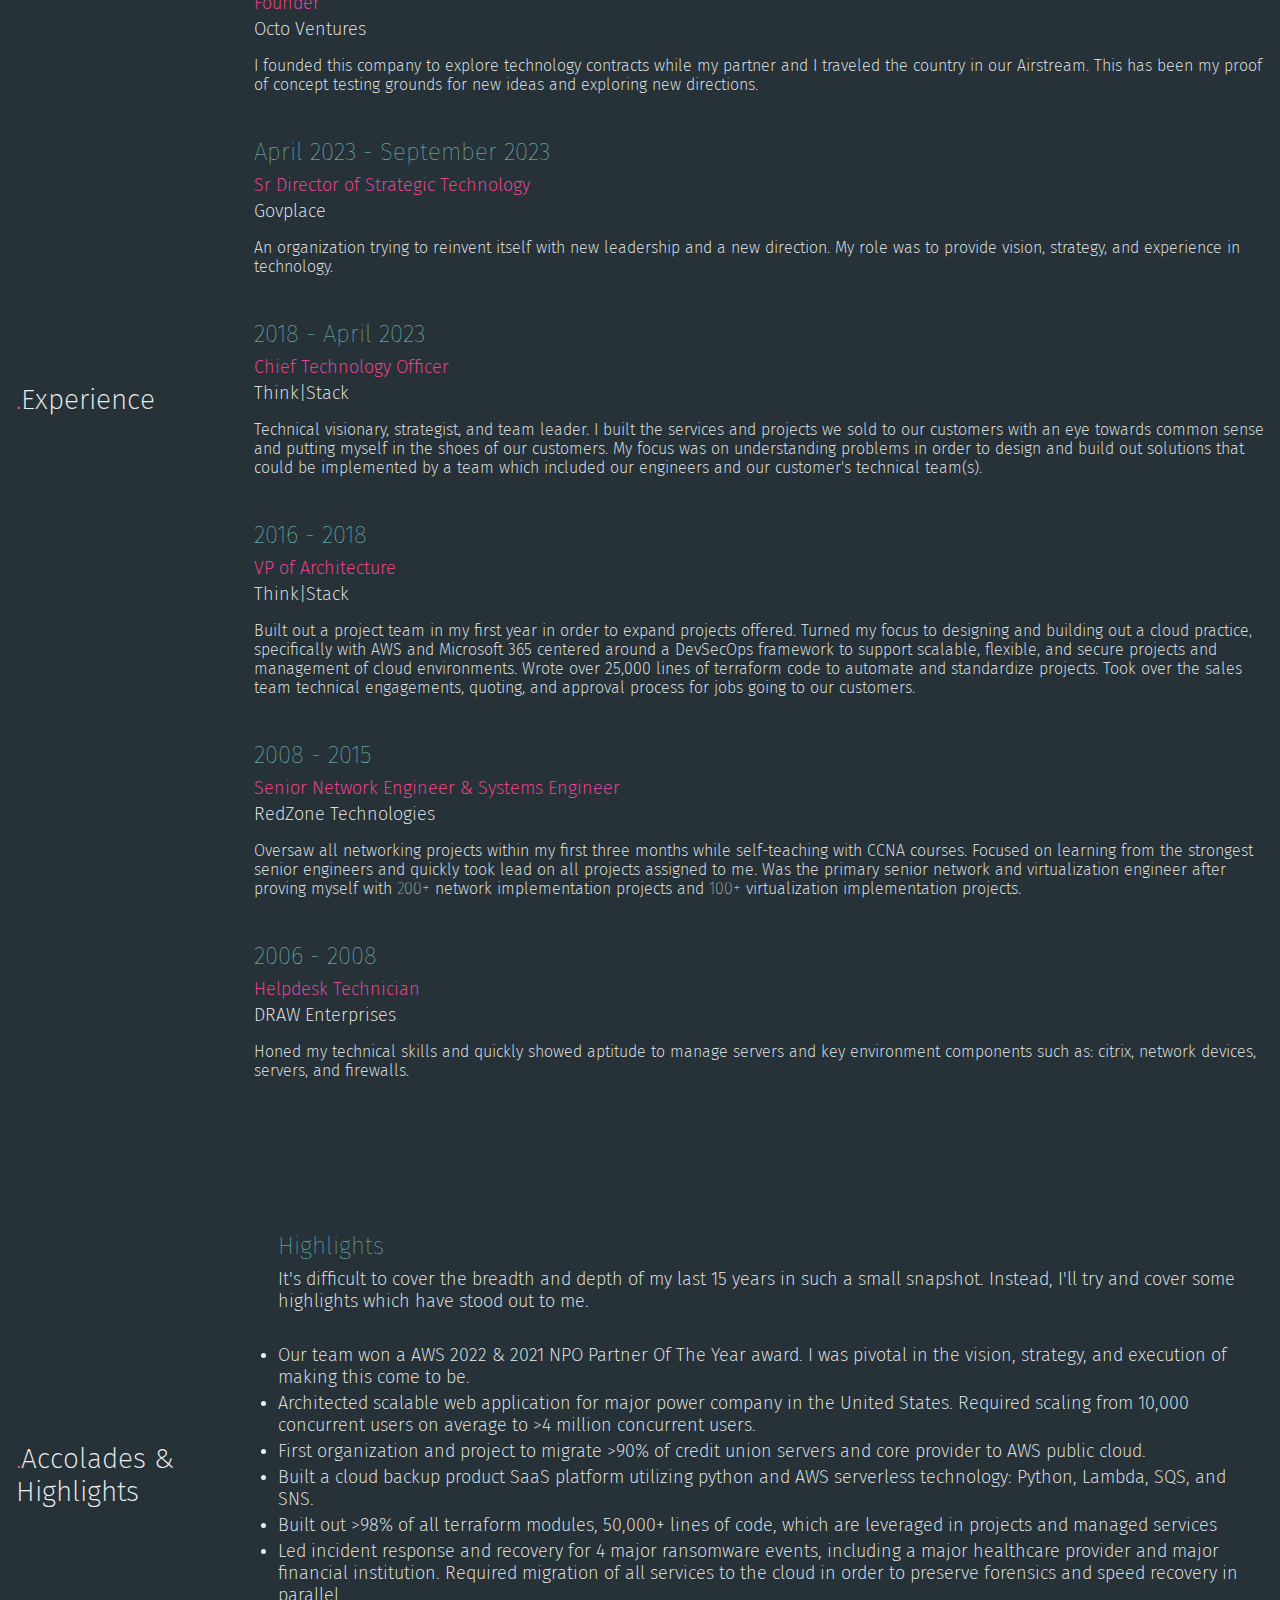
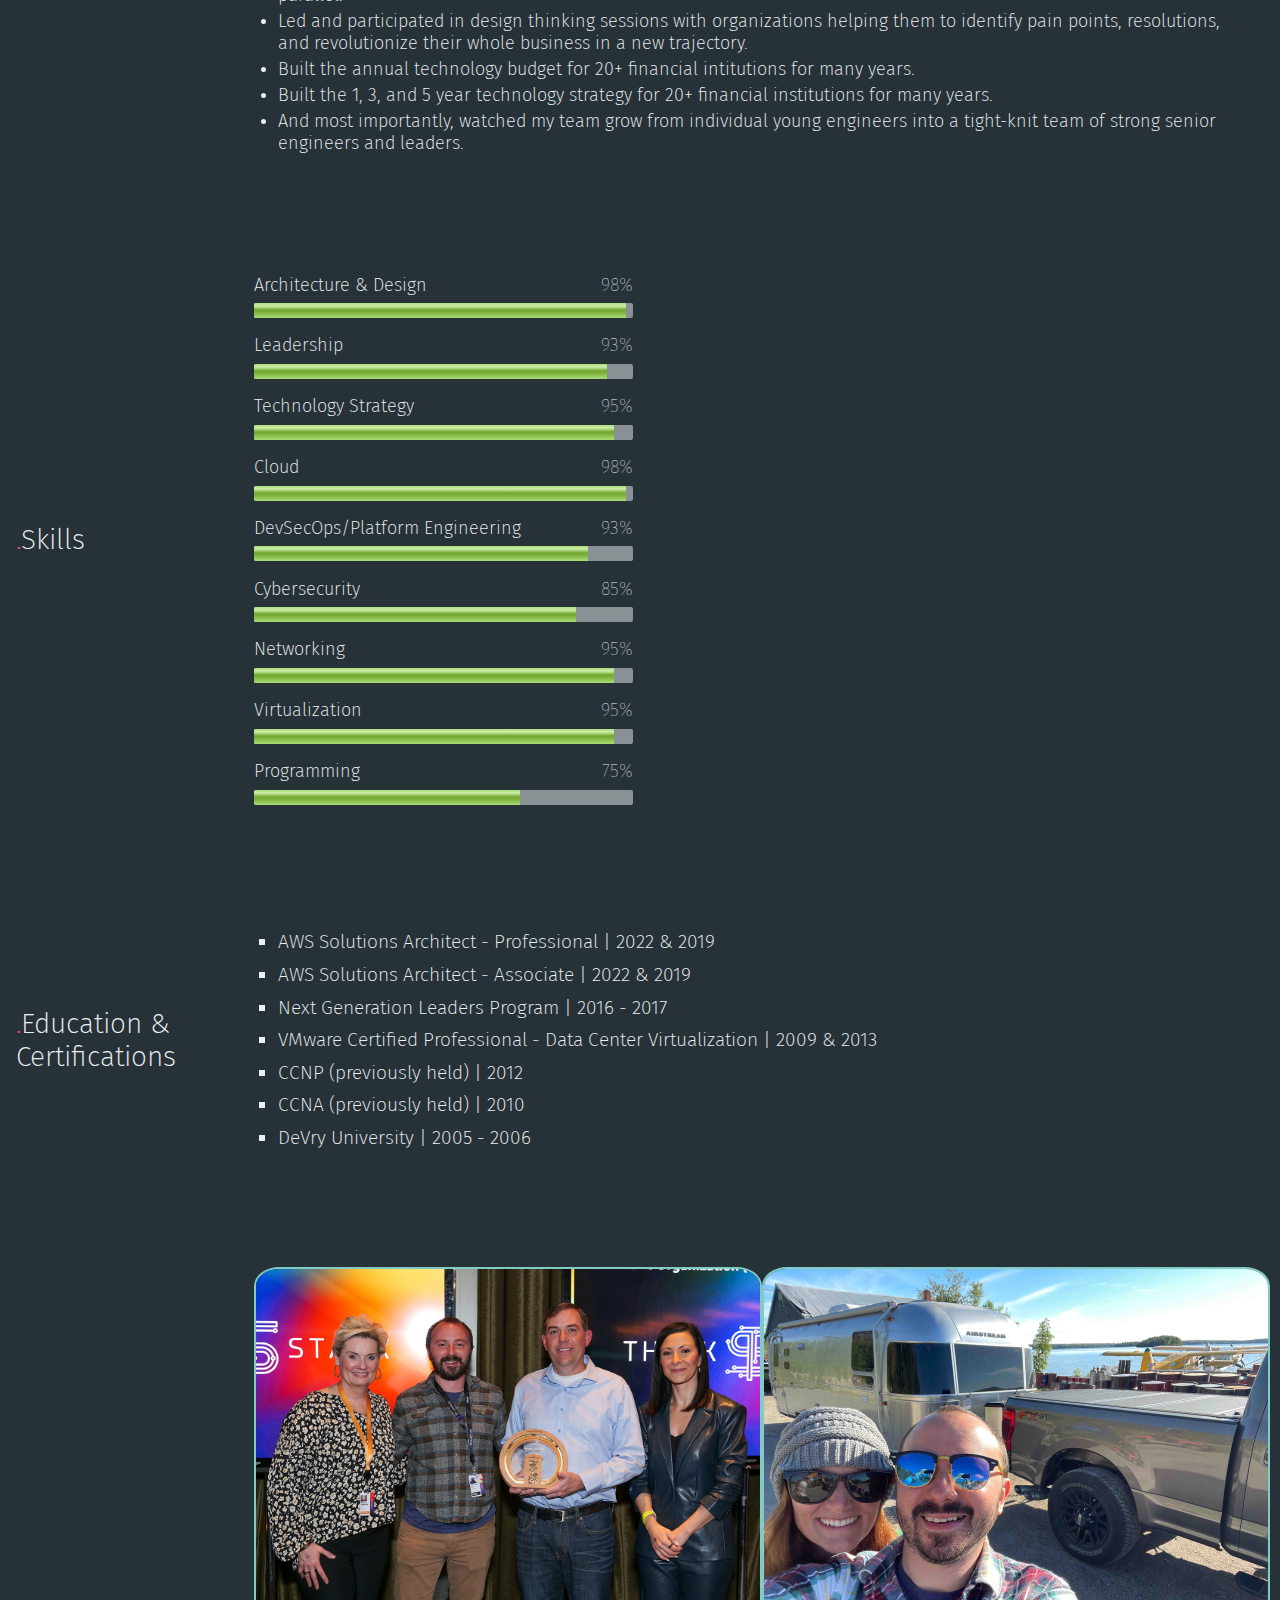
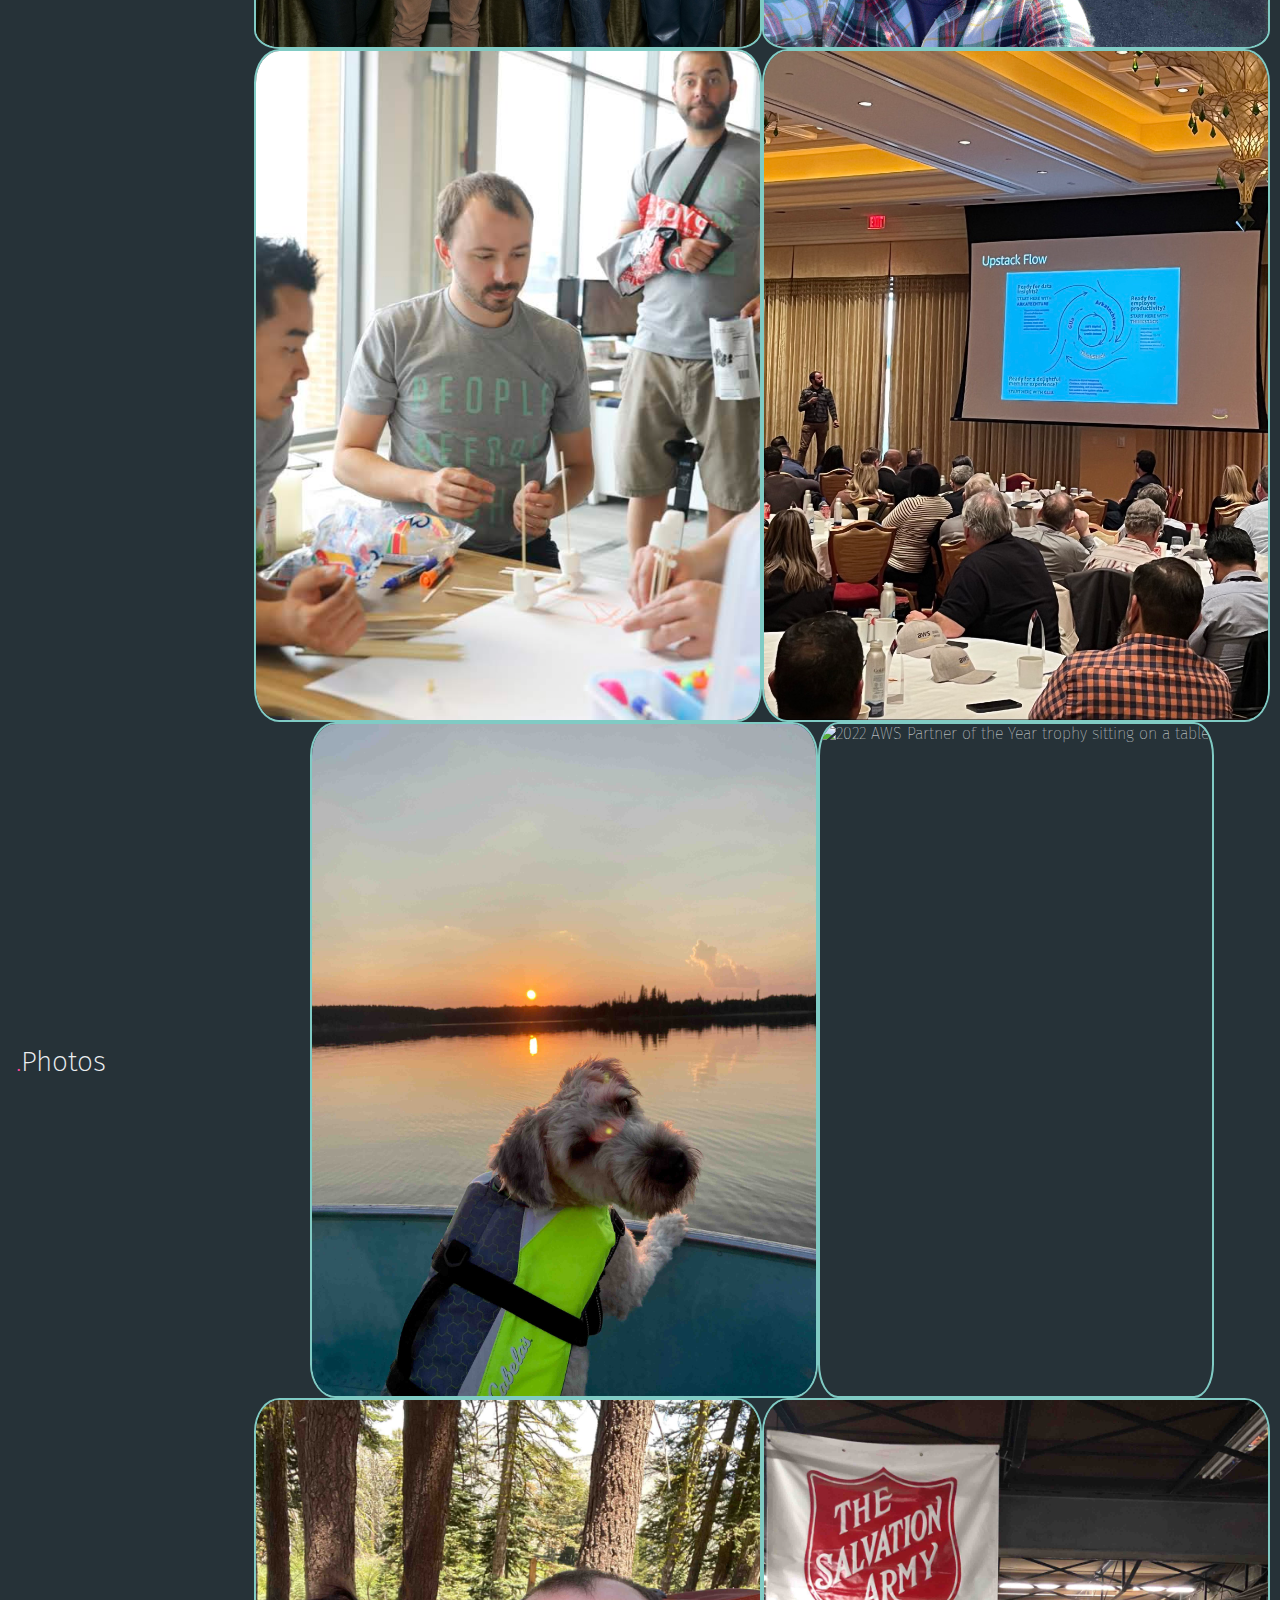
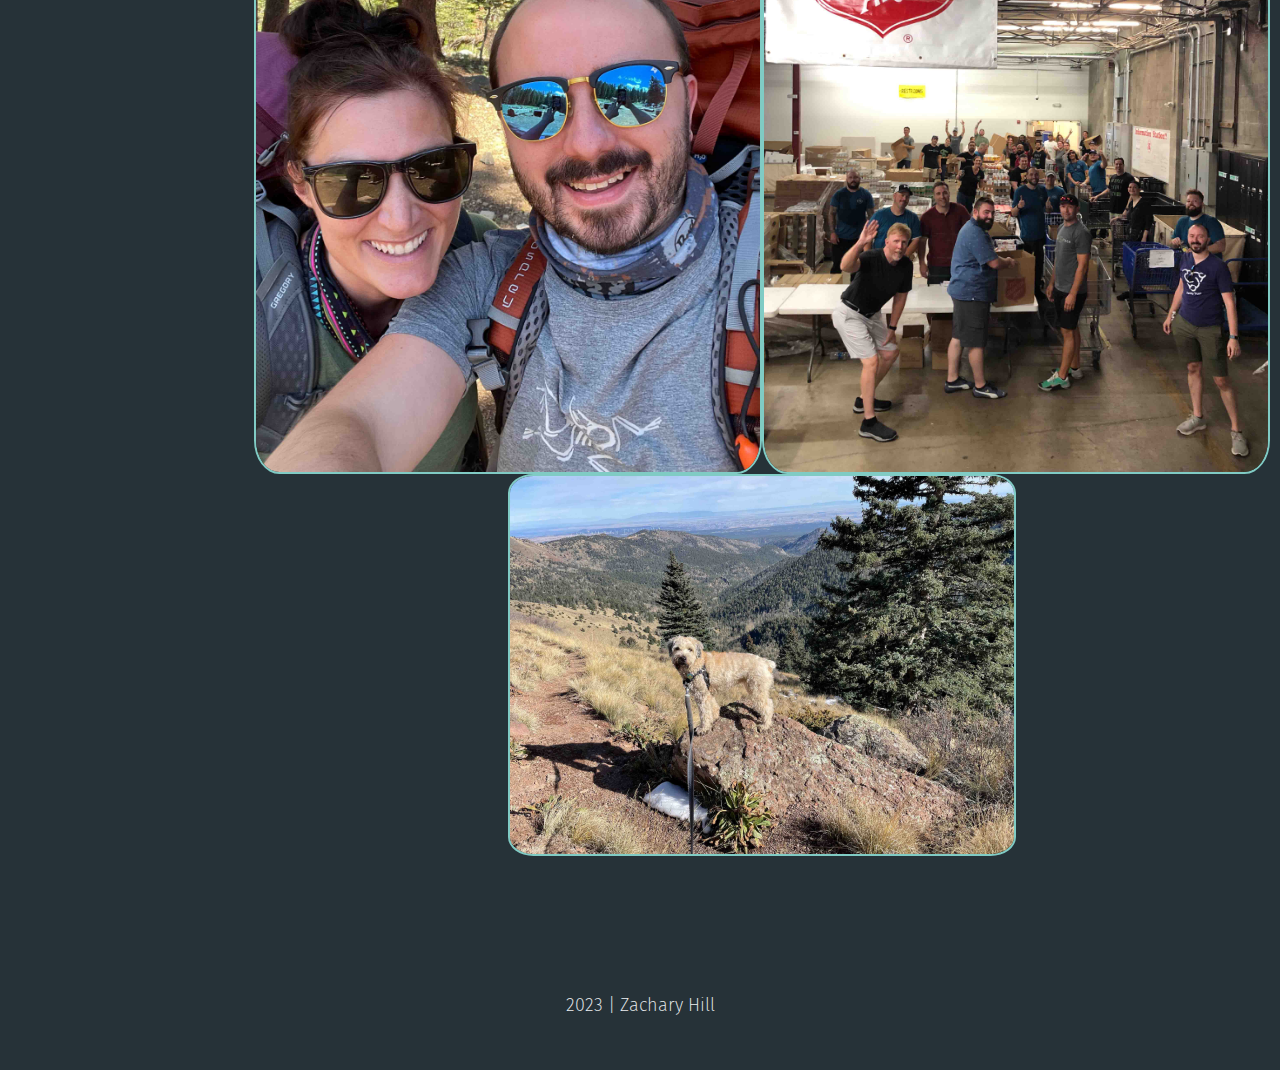
==== commit d03735de: "slfcu cleanup" ====
--- a/index.html
+++ b/index.html
@@ -104,7 +104,7 @@
                     <h4 class="experience-date-header">September 2023 - Present</h4>
                     <p class="experience-title">Interim Chief Technology Officer</p>
                     <p class="experience-company">Sandia Laboratory FCU</p>
-                    <p class="experience-summary">Technical visionary, strategist, and team leader. This 520 person, 4 billion assets organization was without a CIO/CTO for the better part of a year and needing help to right the ship. People, process, and technology were all out of alignment with each other and the needs of the organization. My role was to come in and rebuild the culture and stabalize the technology. I then set my sights on the technology vision and strategy.</p>
+                    <p class="experience-summary">Technical visionary, strategist, and team leader. This 4 billion in assets organization was without a CIO/CTO for the better part of a year and needing help to right the ship. People, process, and technology were all out of alignment with each other and the needs of the organization. My role was to come in and rebuild the culture and stabalize the technology. I then set my sights on the technology vision and strategy.</p>
                 </div>
                 <div class="experience-content">
                     <h4 class="experience-date-header">April 2023 - Present</h4>
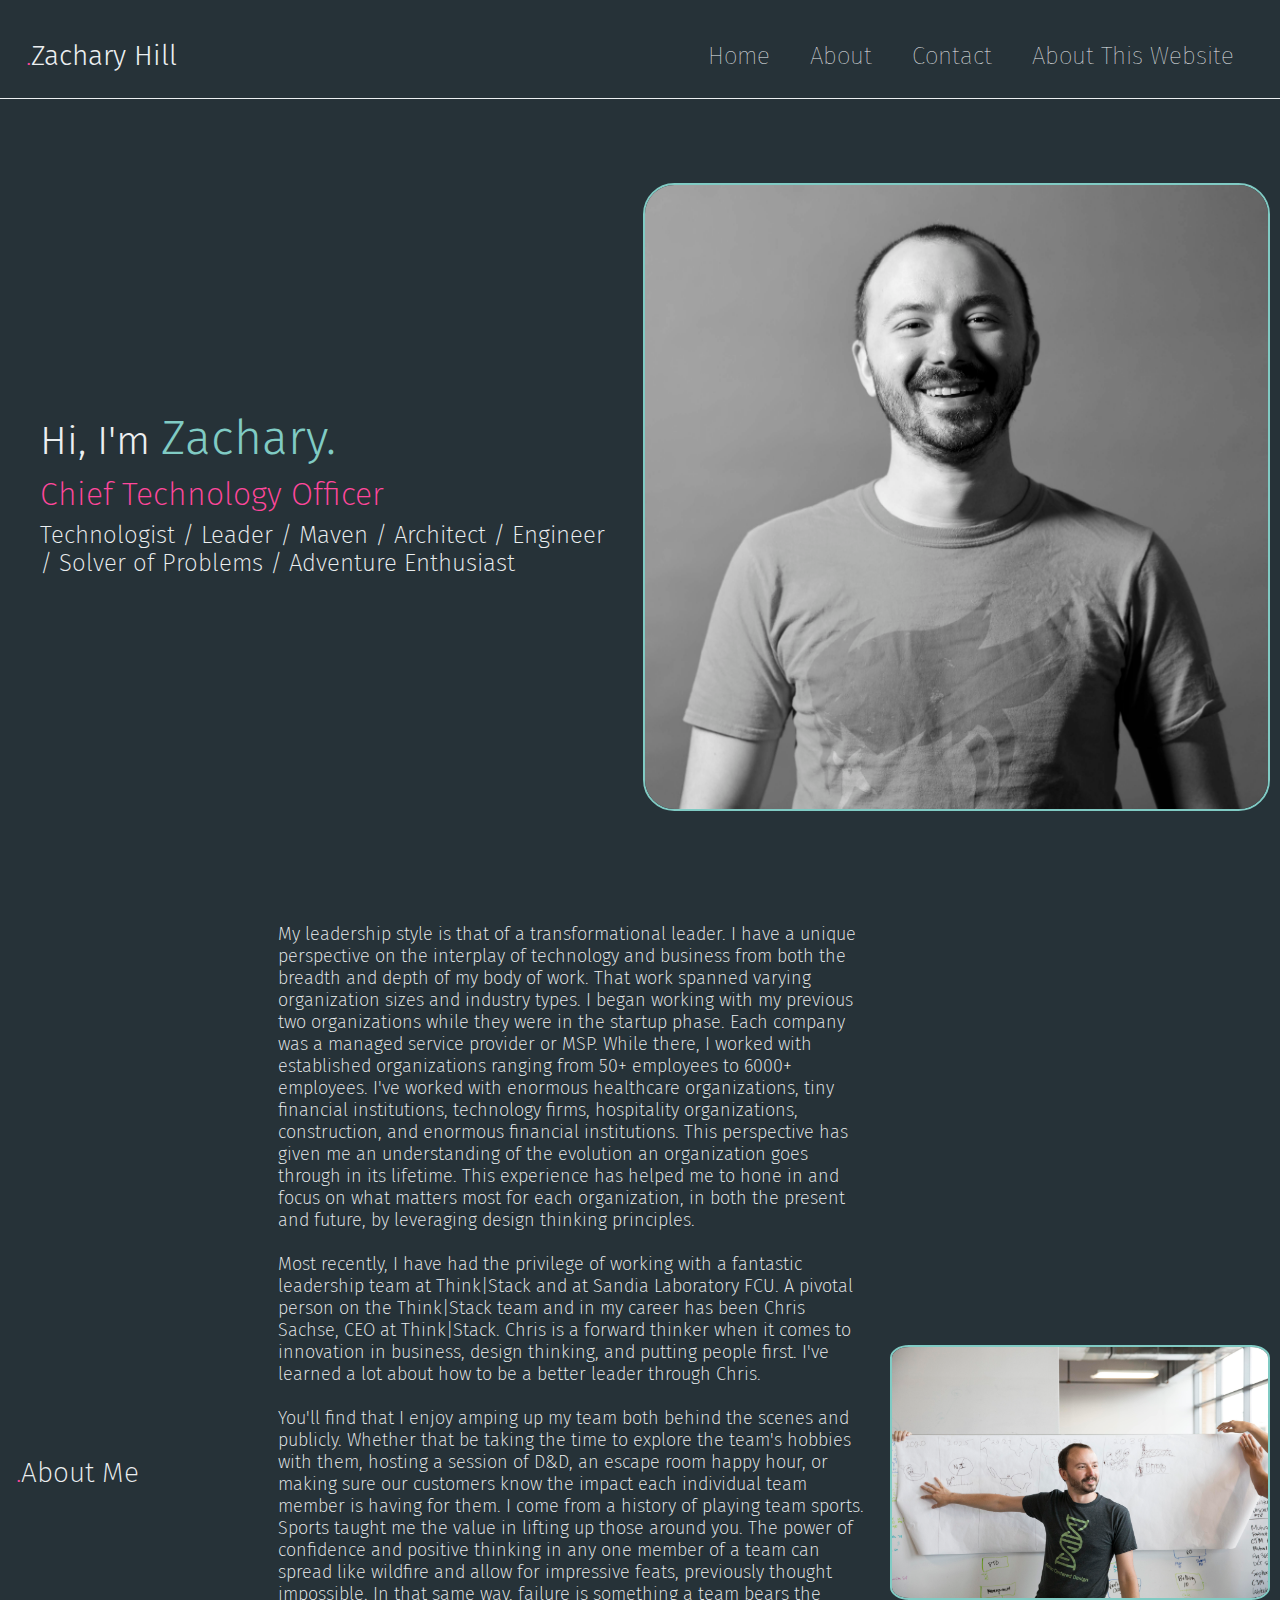
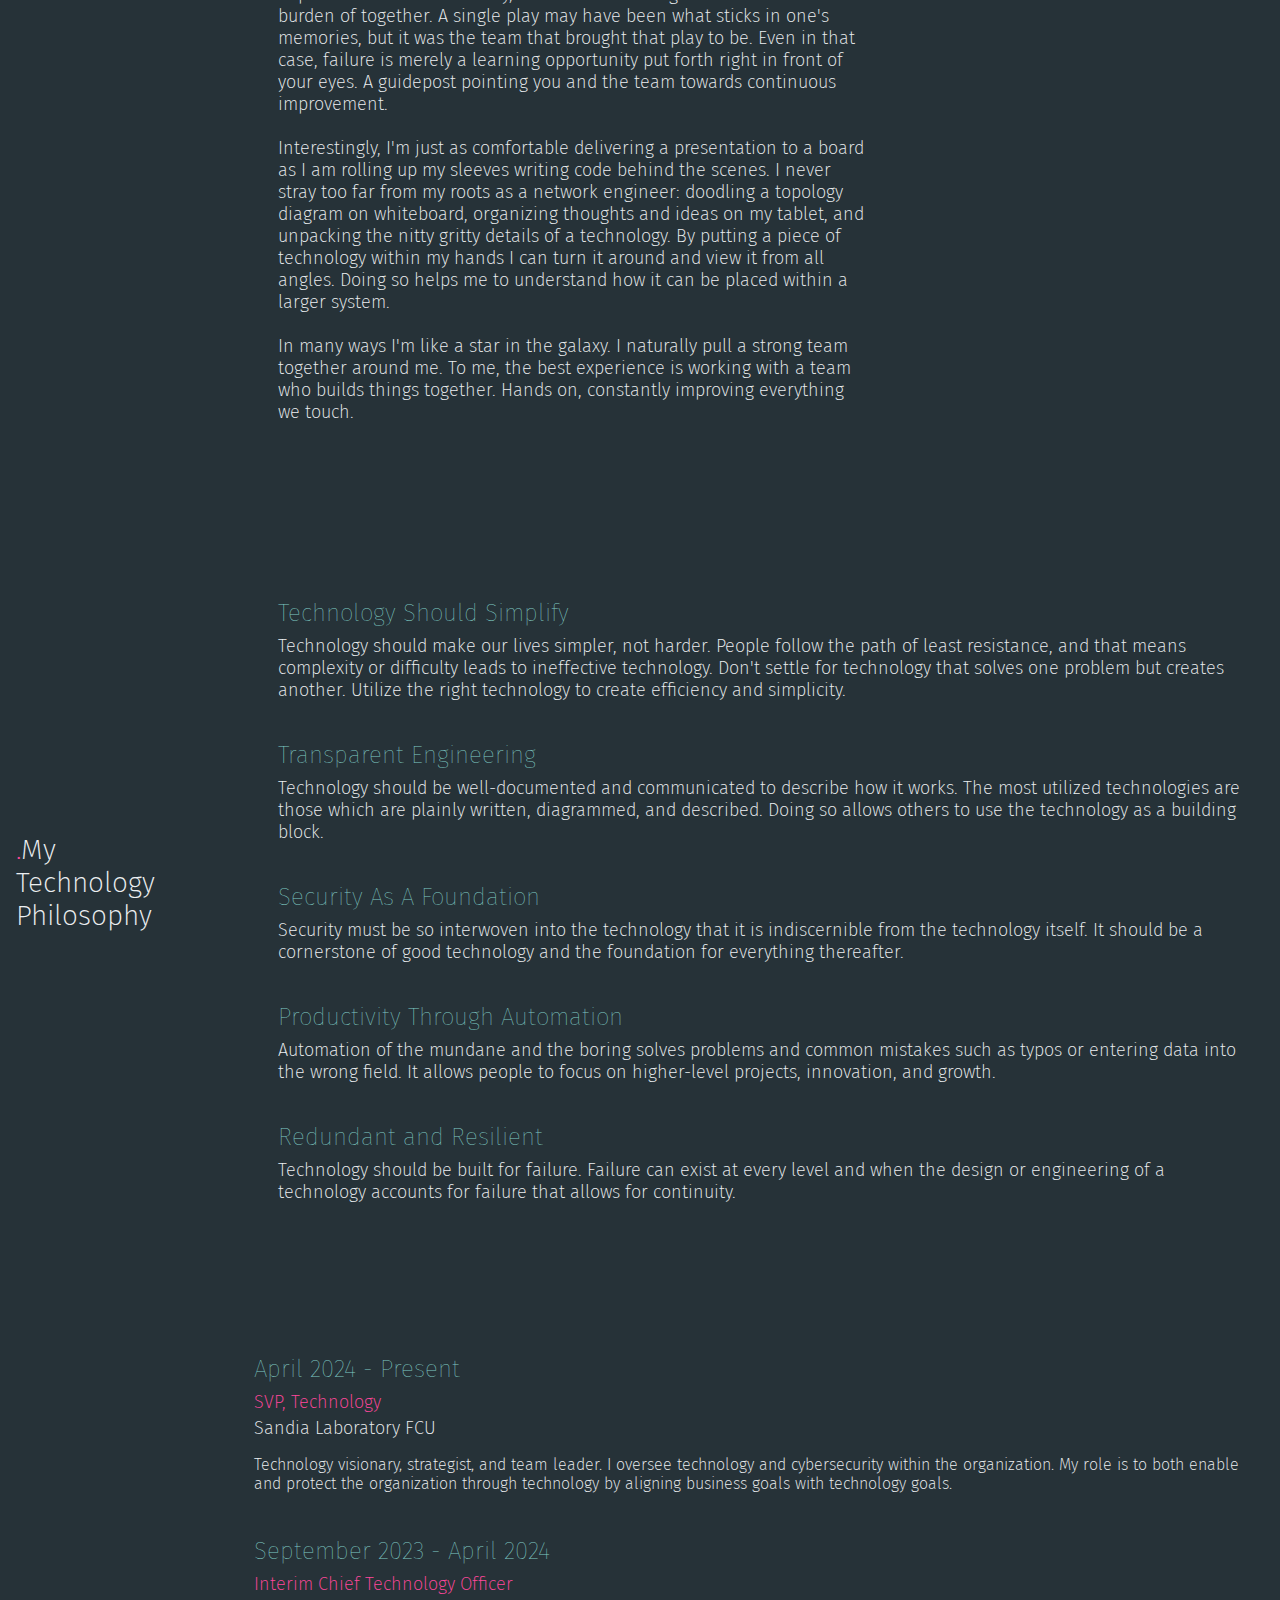
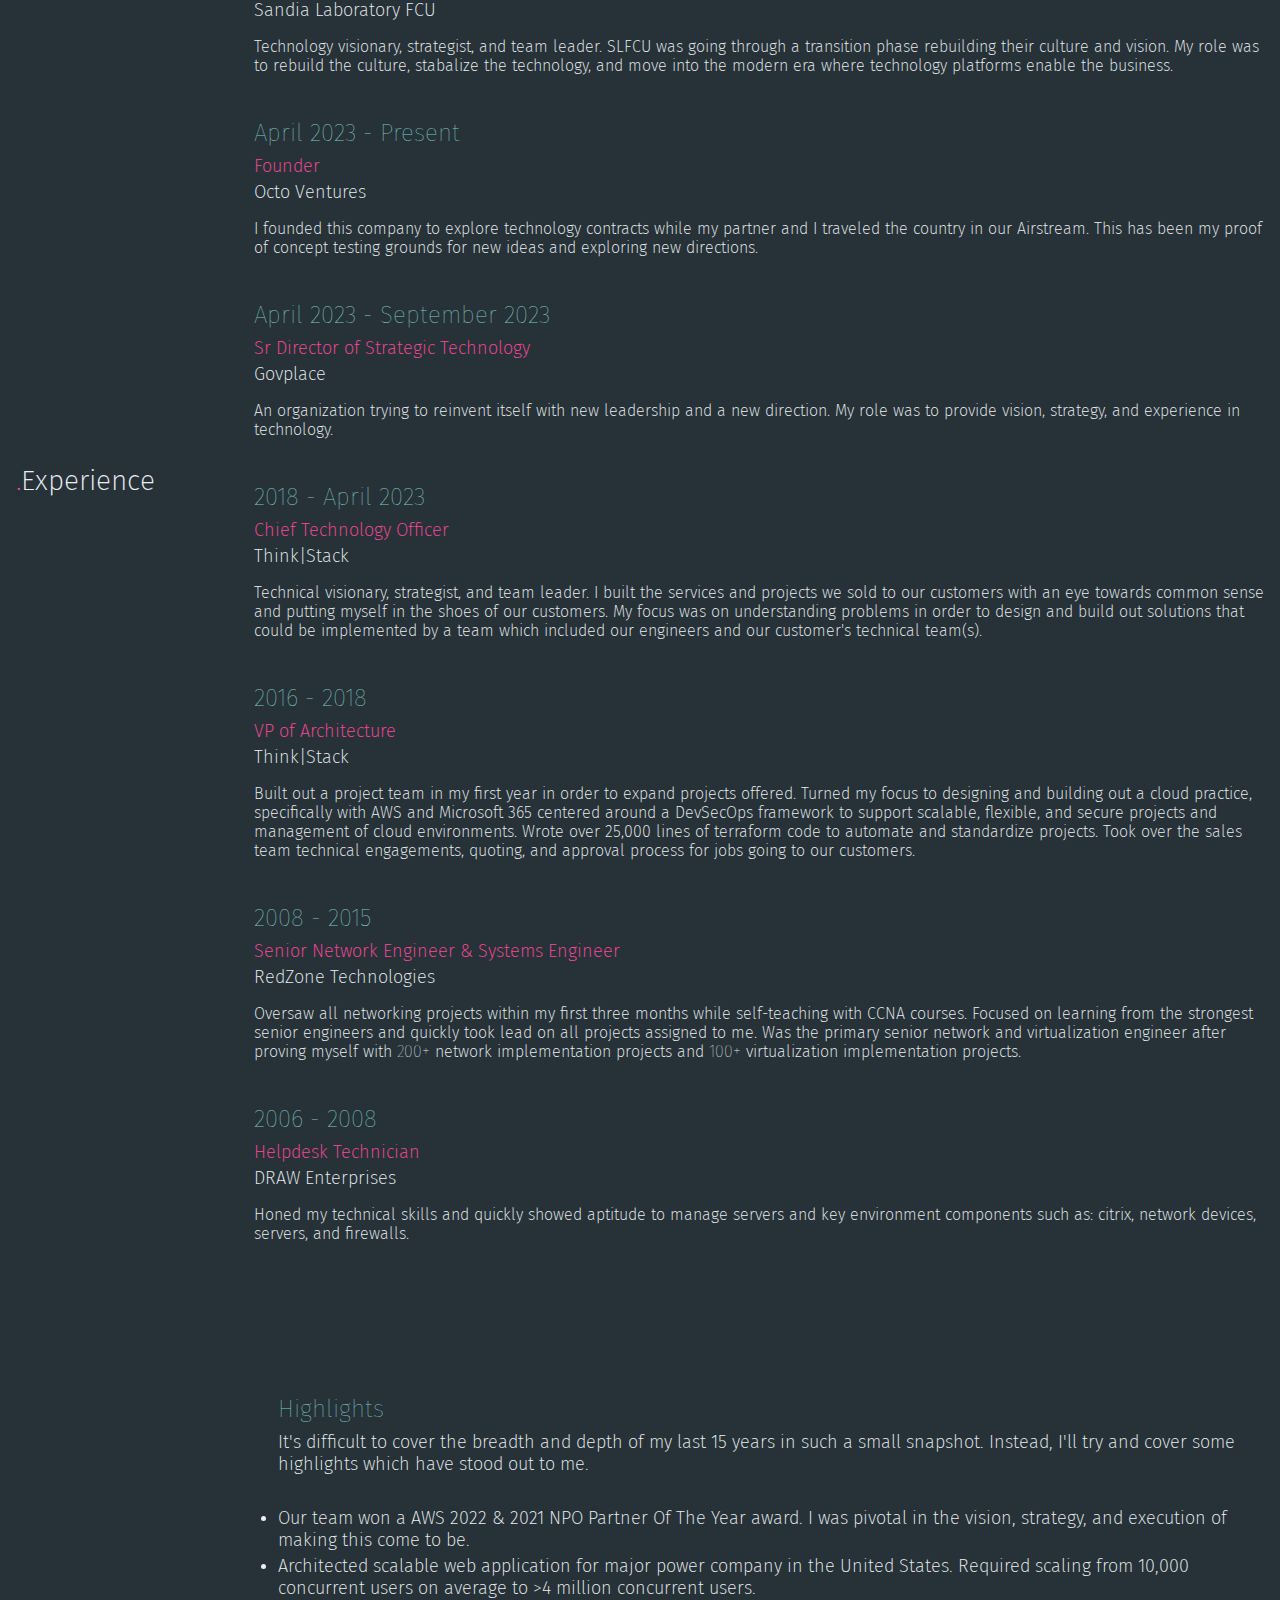
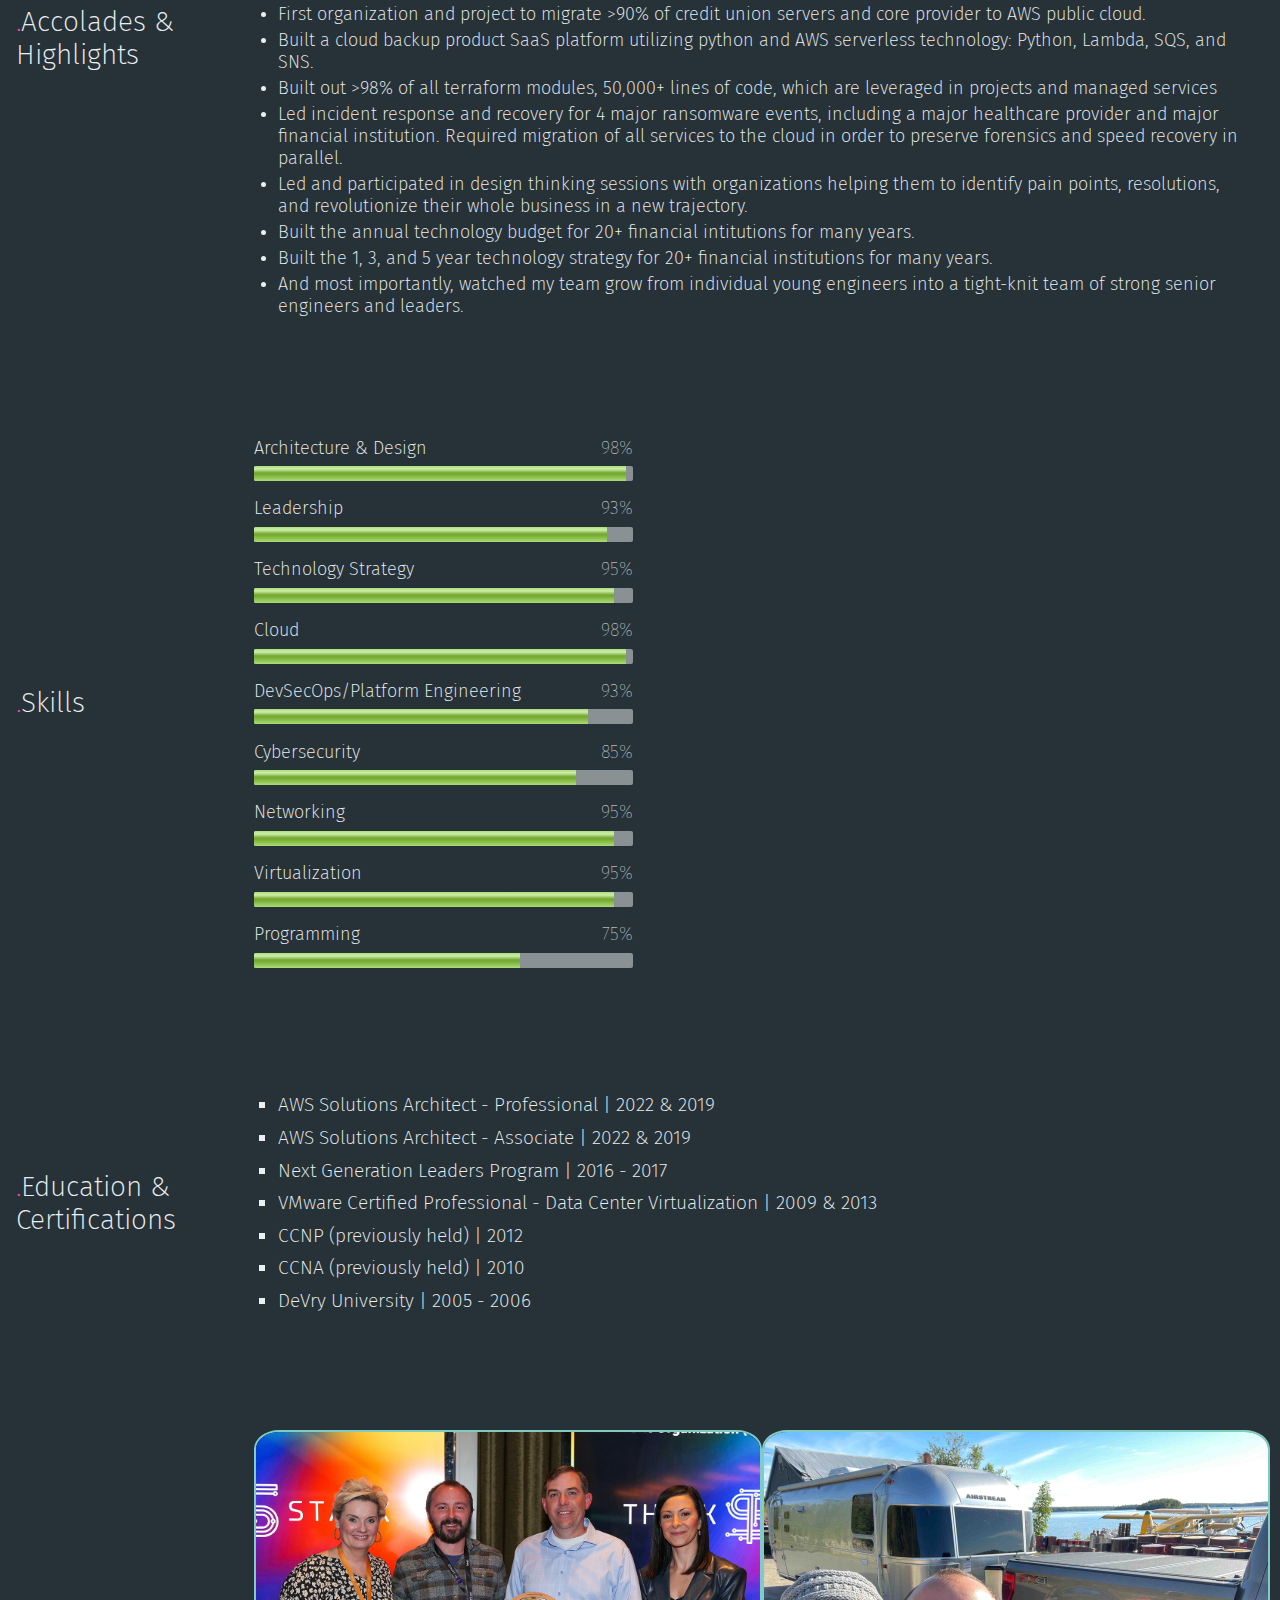
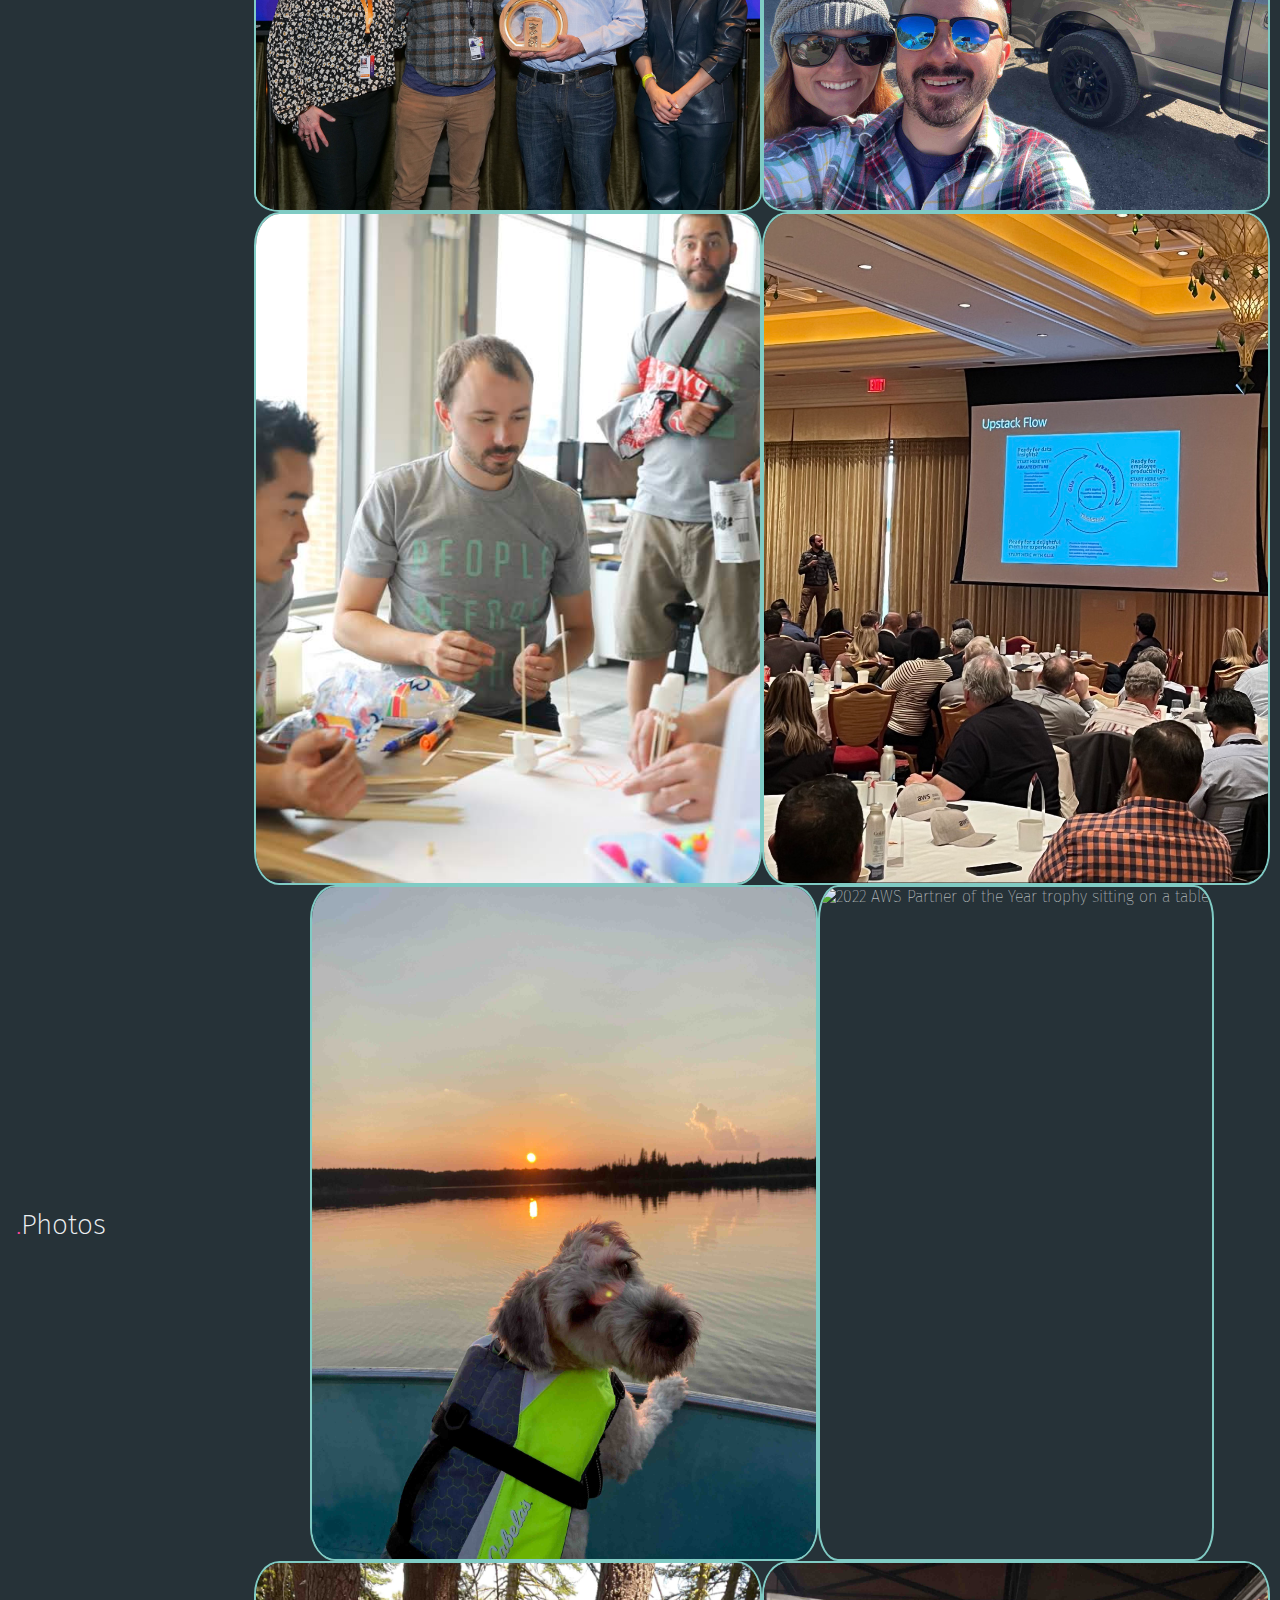
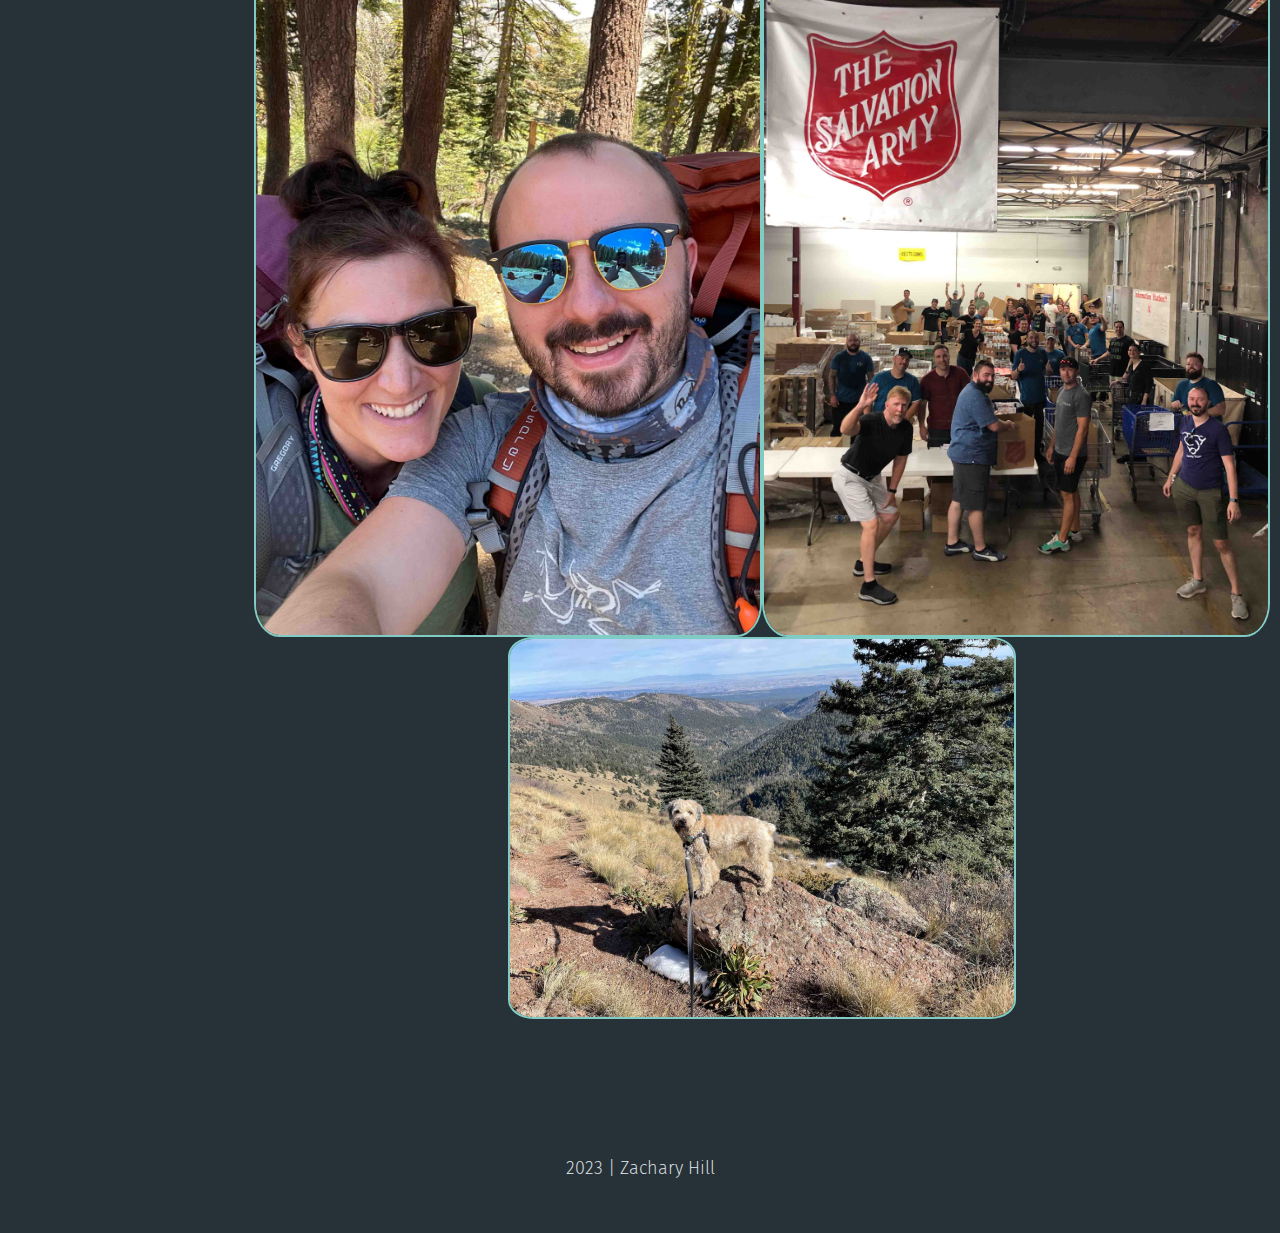
==== commit 2925ae6b: "added pull request template and updated SLFCU" ====
--- a/index.html
+++ b/index.html
@@ -64,7 +64,7 @@
             <div class="about-me content" id="about-me">
                 <p>My leadership style is that of a transformational leader. I have a unique perspective on the interplay of technology and business from both the breadth and depth of my body of work. That work spanned varying organization sizes and industry types. I began working with my previous two organizations while they were in the startup phase. Each company was a managed service provider or MSP. While there, I worked with established organizations ranging from 50+ employees to 6000+ employees. I've worked with enormous healthcare organizations, tiny financial institutions, technology firms, hospitality organizations, construction, and enormous financial institutions. This perspective has given me an understanding of the evolution an organization goes through in its lifetime. This experience has helped me to hone in and focus on what matters most for each organization, in both the present and future, by leveraging design thinking principles.
                     <br><br>
-                    Most recently, I have had the privilege of working with a fantastic leadership team at Think|Stack. A pivotal person on that team and in my career has been Chris Sachse, CEO at Think|Stack. Chris is a forward thinker when it comes to innovation in business, design thinking, and putting people first. I've learned a lot about how to be a better leader through Chris.
+                    Most recently, I have had the privilege of working with a fantastic leadership team at Think|Stack and at Sandia Laboratory FCU. A pivotal person on the Think|Stack team and in my career has been Chris Sachse, CEO at Think|Stack. Chris is a forward thinker when it comes to innovation in business, design thinking, and putting people first. I've learned a lot about how to be a better leader through Chris.
                     <br><br>
                     You'll find that I enjoy amping up my team both behind the scenes and publicly. Whether that be taking the time to explore the team's hobbies with them, hosting a session of D&#38;D, an escape room happy hour, or making sure our customers know the impact each individual team member is having for them. I come from a history of playing team sports. Sports taught me the value in lifting up those around you. The power of confidence and positive thinking in any one member of a team can spread like wildfire and allow for impressive feats, previously thought impossible. In that same way, failure is something a team bears the burden of together. A single play may have been what sticks in one's memories, but it was the team that brought that play to be. Even in that case, failure is merely a learning opportunity put forth right in front of your eyes. A guidepost pointing you and the team towards continuous improvement.
                     <br><br>
@@ -101,10 +101,16 @@
             </div>
             <div class="timeline-container" id="experience">
                 <div class="experience-content">
-                    <h4 class="experience-date-header">September 2023 - Present</h4>
+                    <h4 class="experience-date-header">April 2024 - Present</h4>
+                    <p class="experience-title">SVP, Technology</p>
+                    <p class="experience-company">Sandia Laboratory FCU</p>
+                    <p class="experience-summary">Technology visionary, strategist, and team leader. I oversee technology and cybersecurity within the organization. My role is to both enable and protect the organization through technology by aligning business goals with technology goals.</p>
+                </div>
+                <div class="experience-content">
+                    <h4 class="experience-date-header">September 2023 - April 2024</h4>
                     <p class="experience-title">Interim Chief Technology Officer</p>
                     <p class="experience-company">Sandia Laboratory FCU</p>
-                    <p class="experience-summary">Technical visionary, strategist, and team leader. This 4 billion in assets organization was without a CIO/CTO for the better part of a year and needing help to right the ship. People, process, and technology were all out of alignment with each other and the needs of the organization. My role was to come in and rebuild the culture and stabalize the technology. I then set my sights on the technology vision and strategy.</p>
+                    <p class="experience-summary">Technology visionary, strategist, and team leader. SLFCU was going through a transition phase rebuilding their culture and vision. My role was to rebuild the culture, stabalize the technology, and move into the modern era where technology platforms enable the business.</p>
                 </div>
                 <div class="experience-content">
                     <h4 class="experience-date-header">April 2023 - Present</h4>
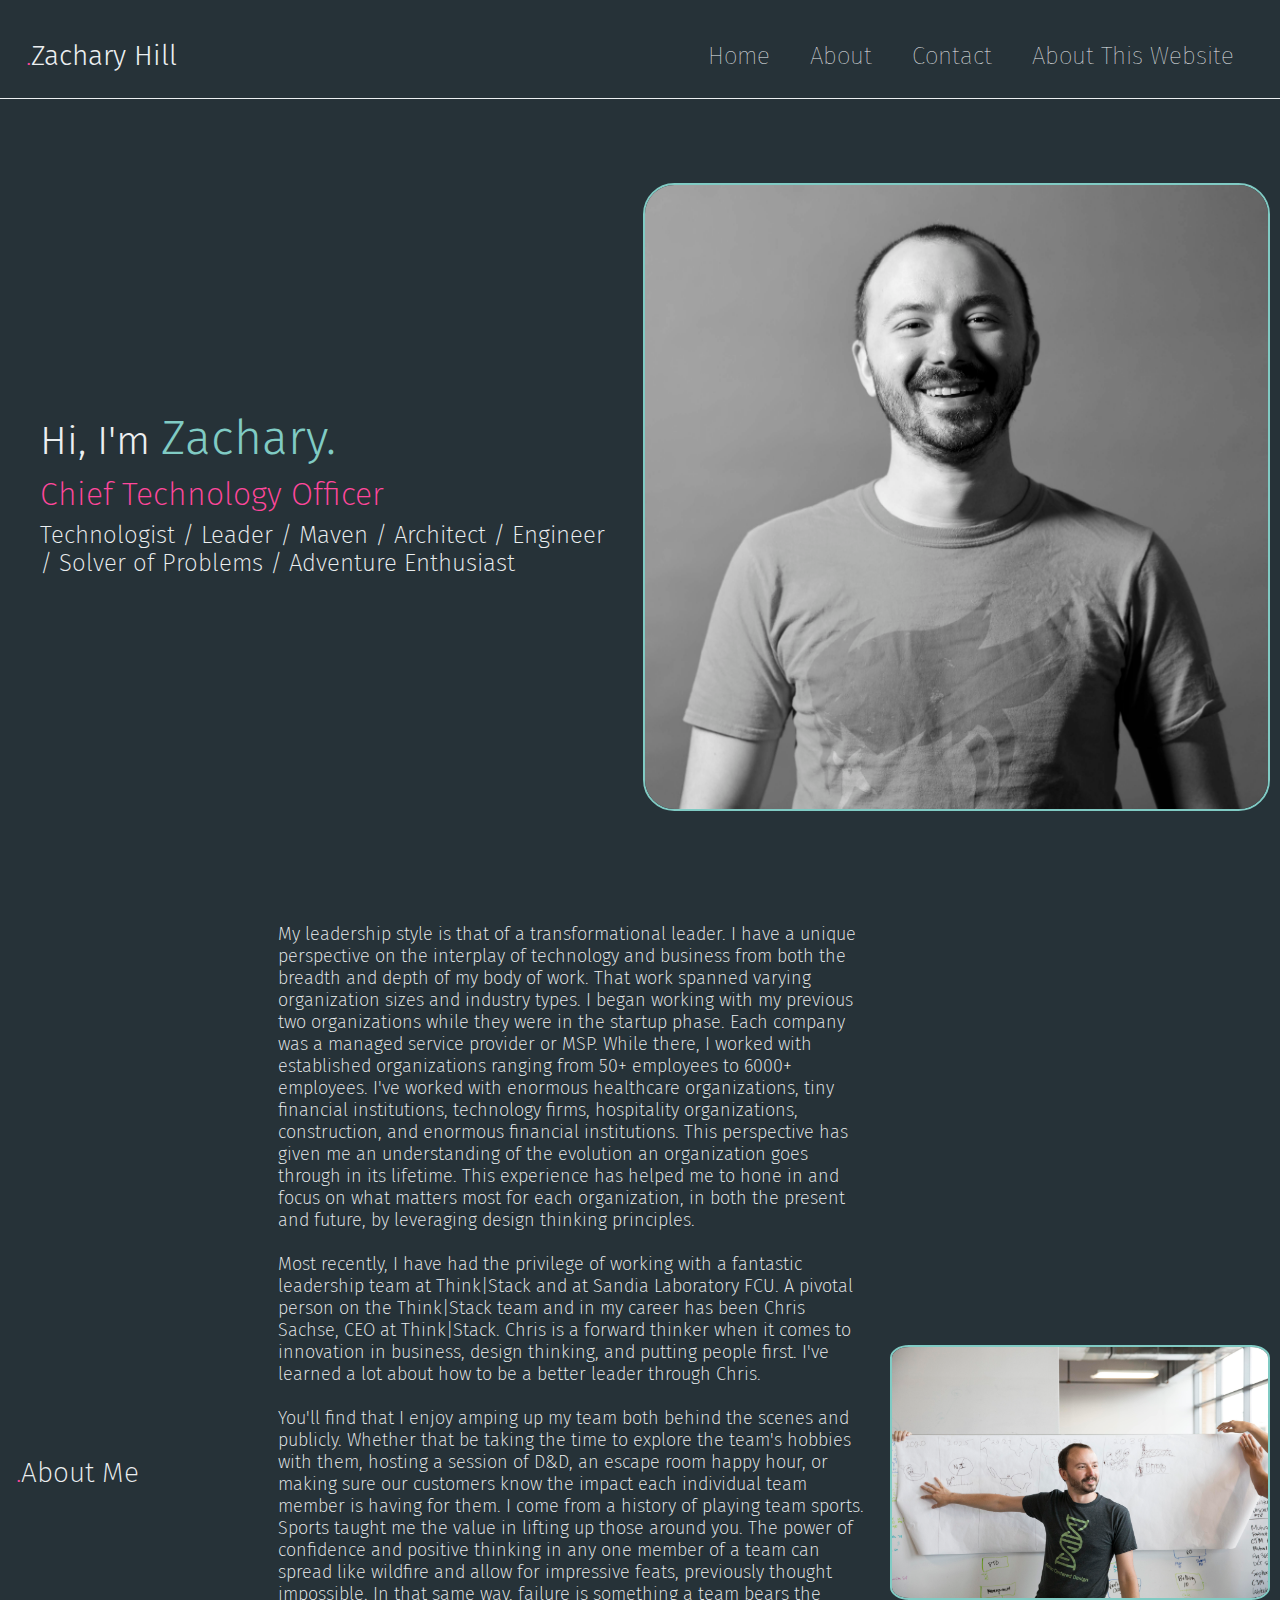
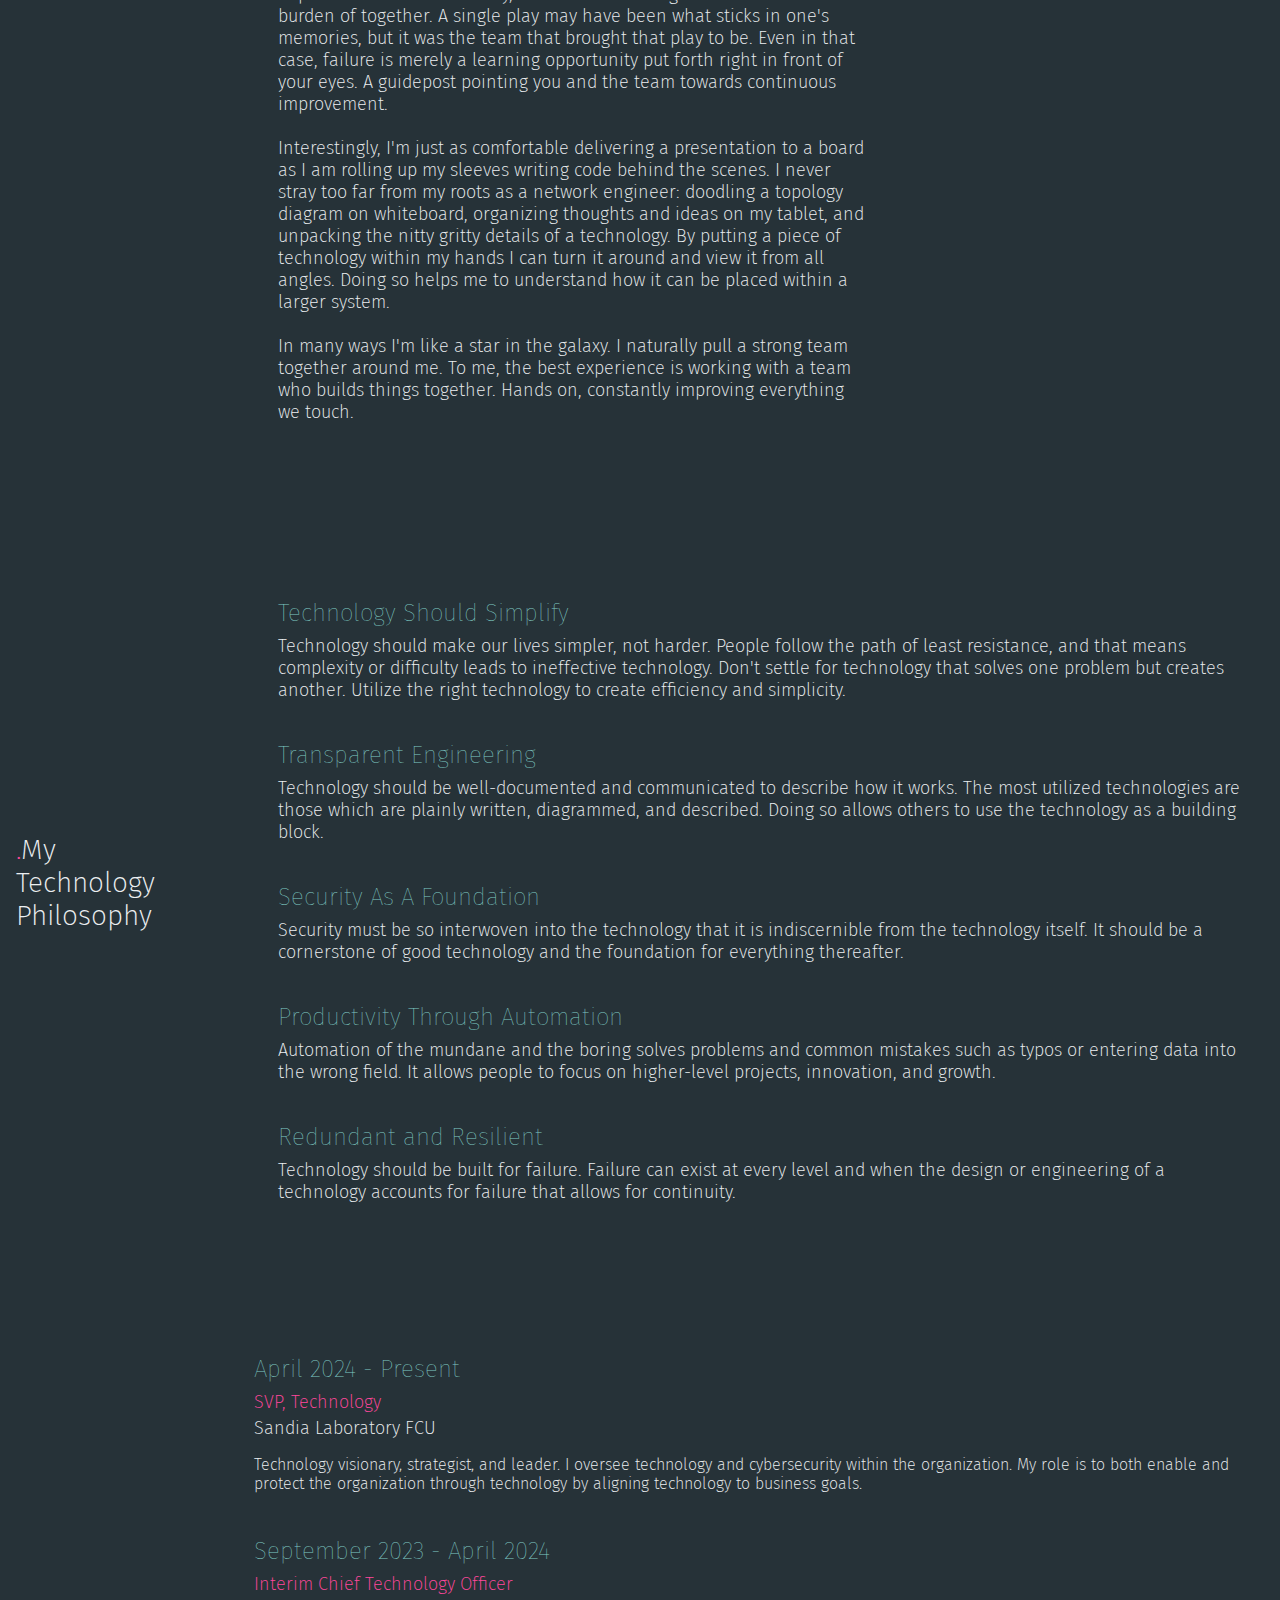
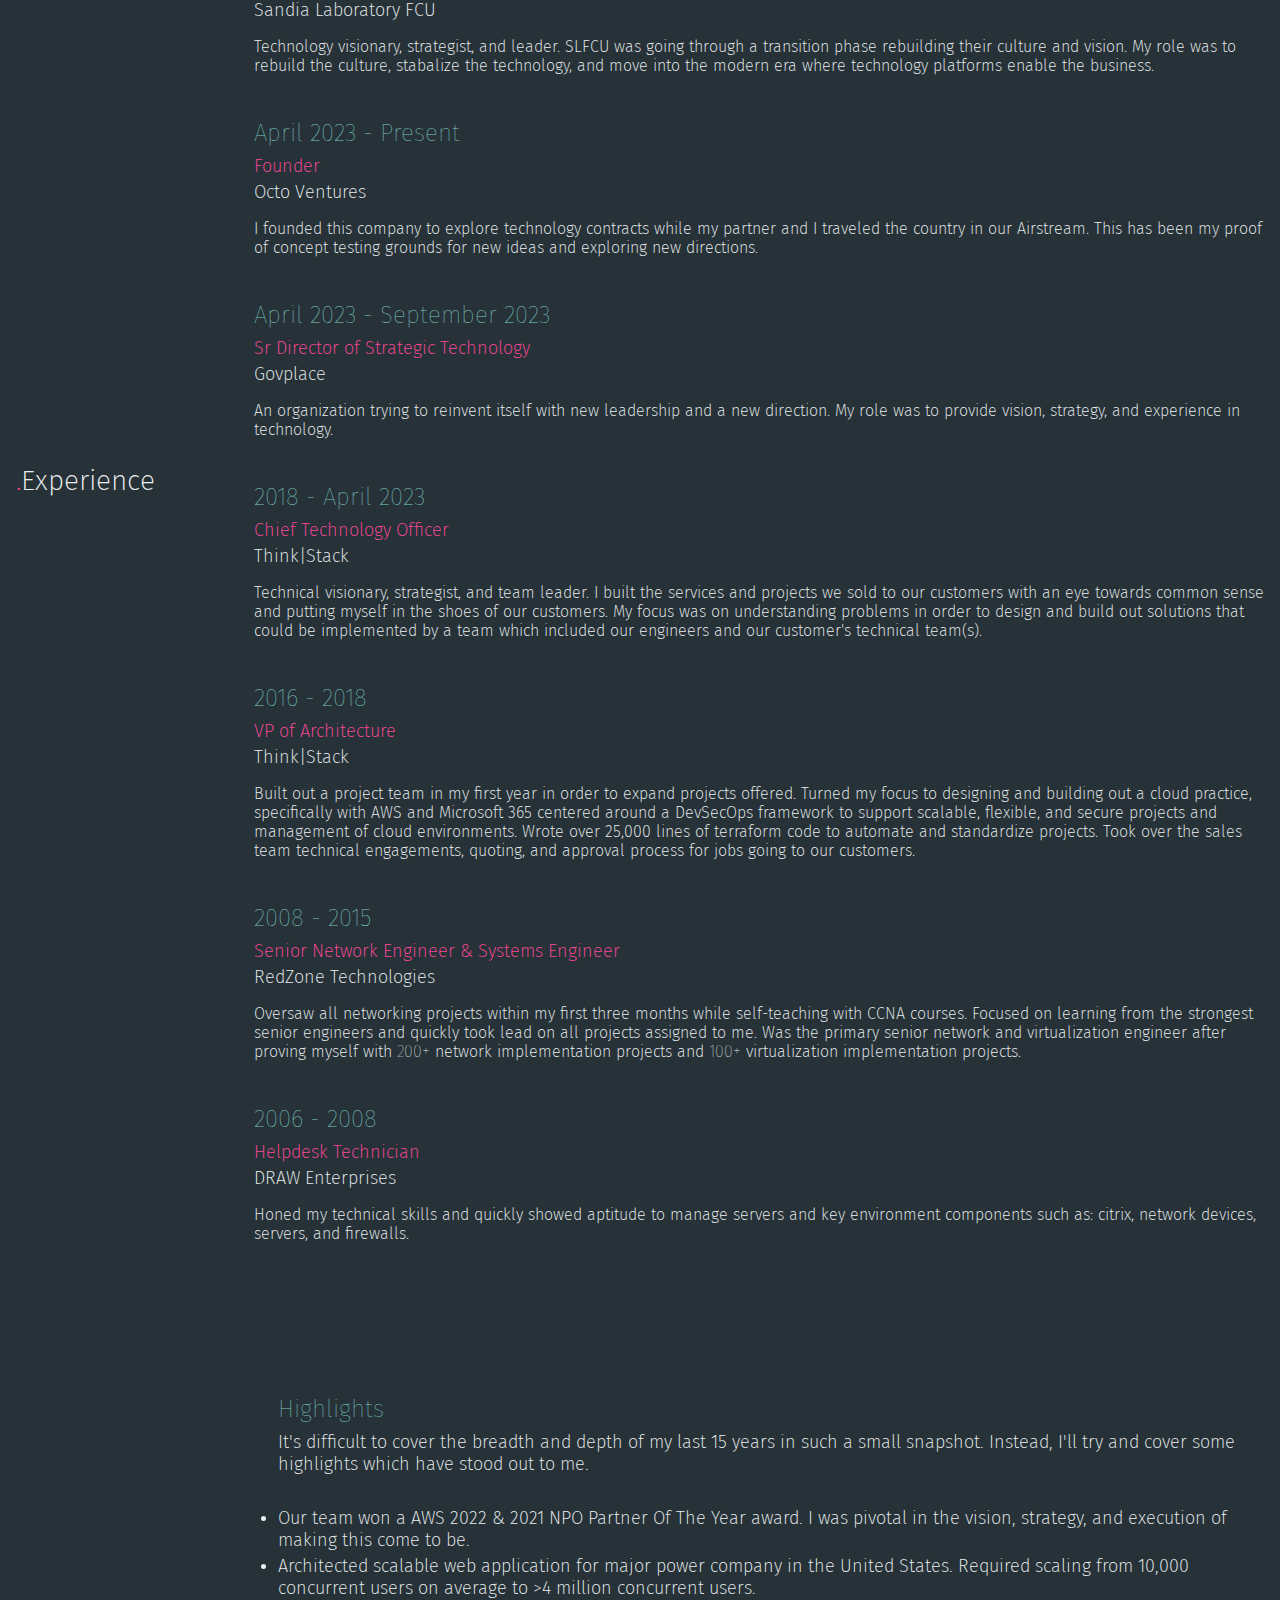
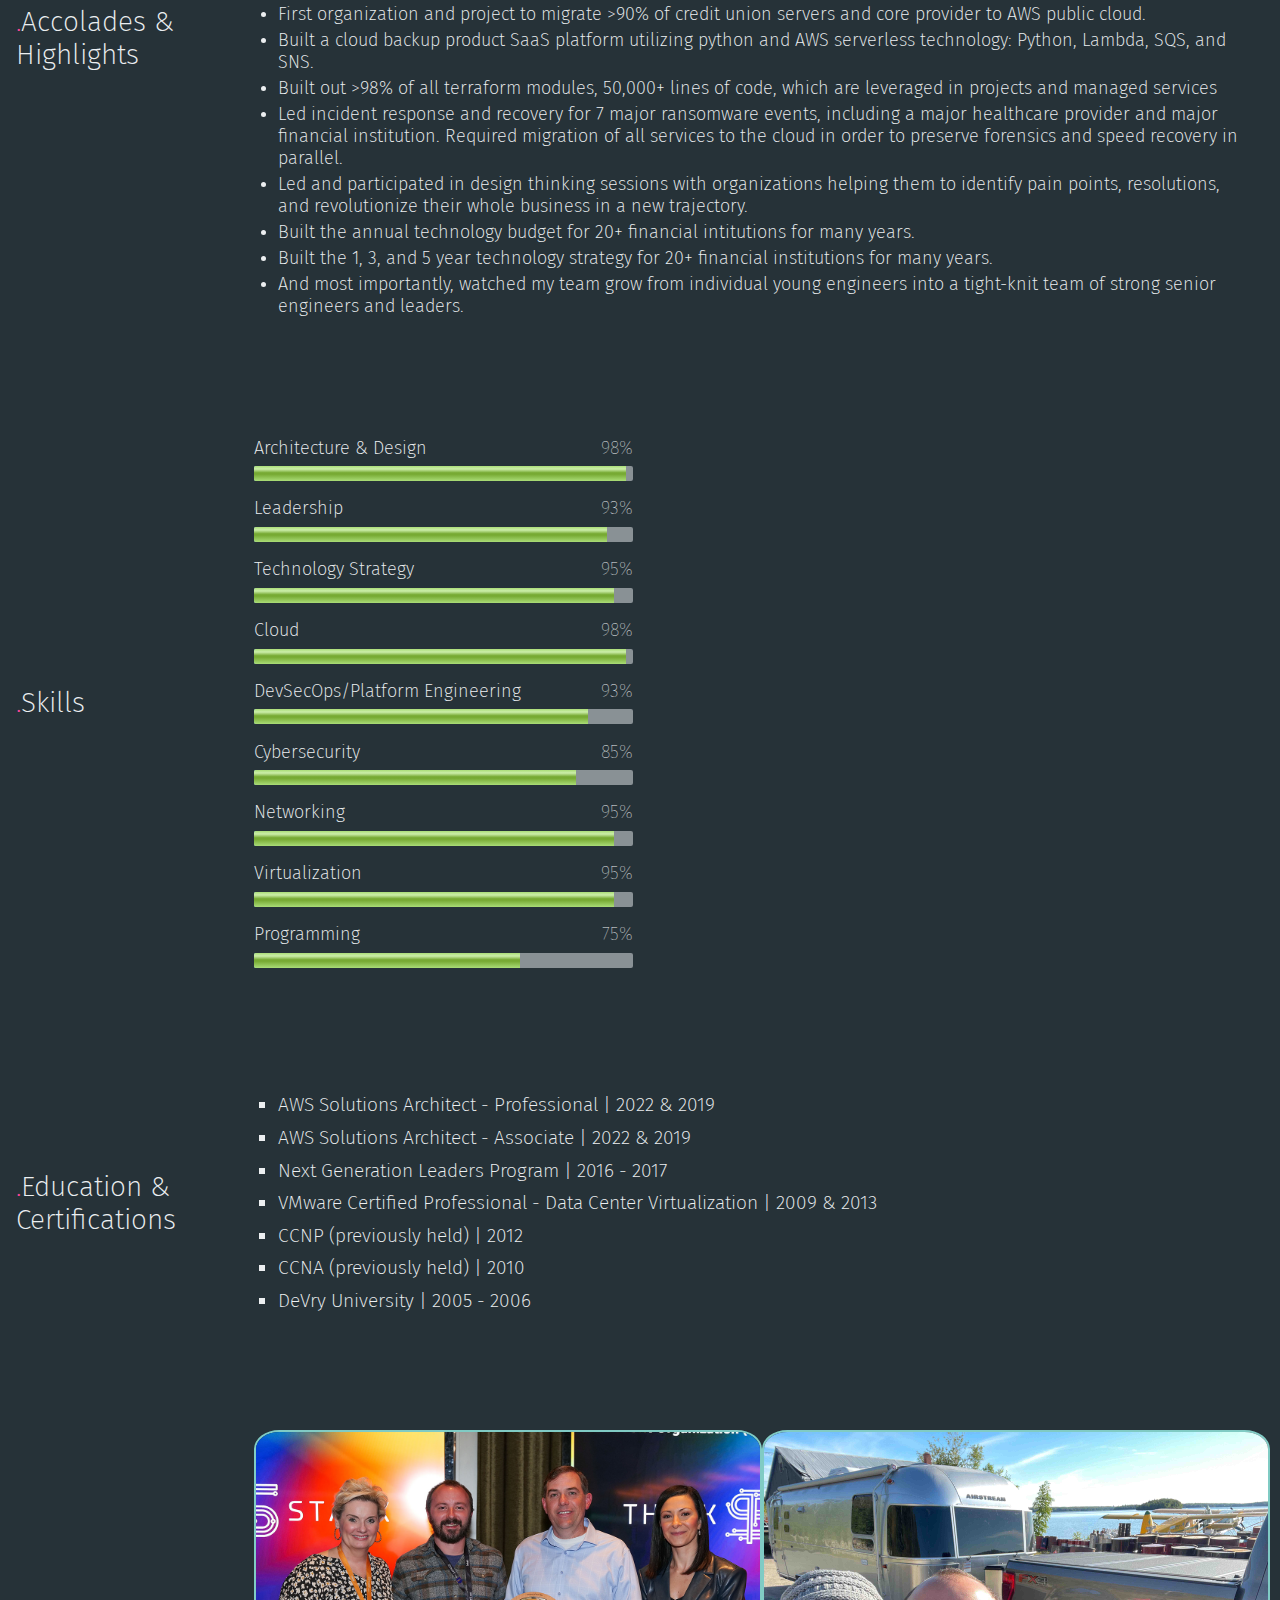
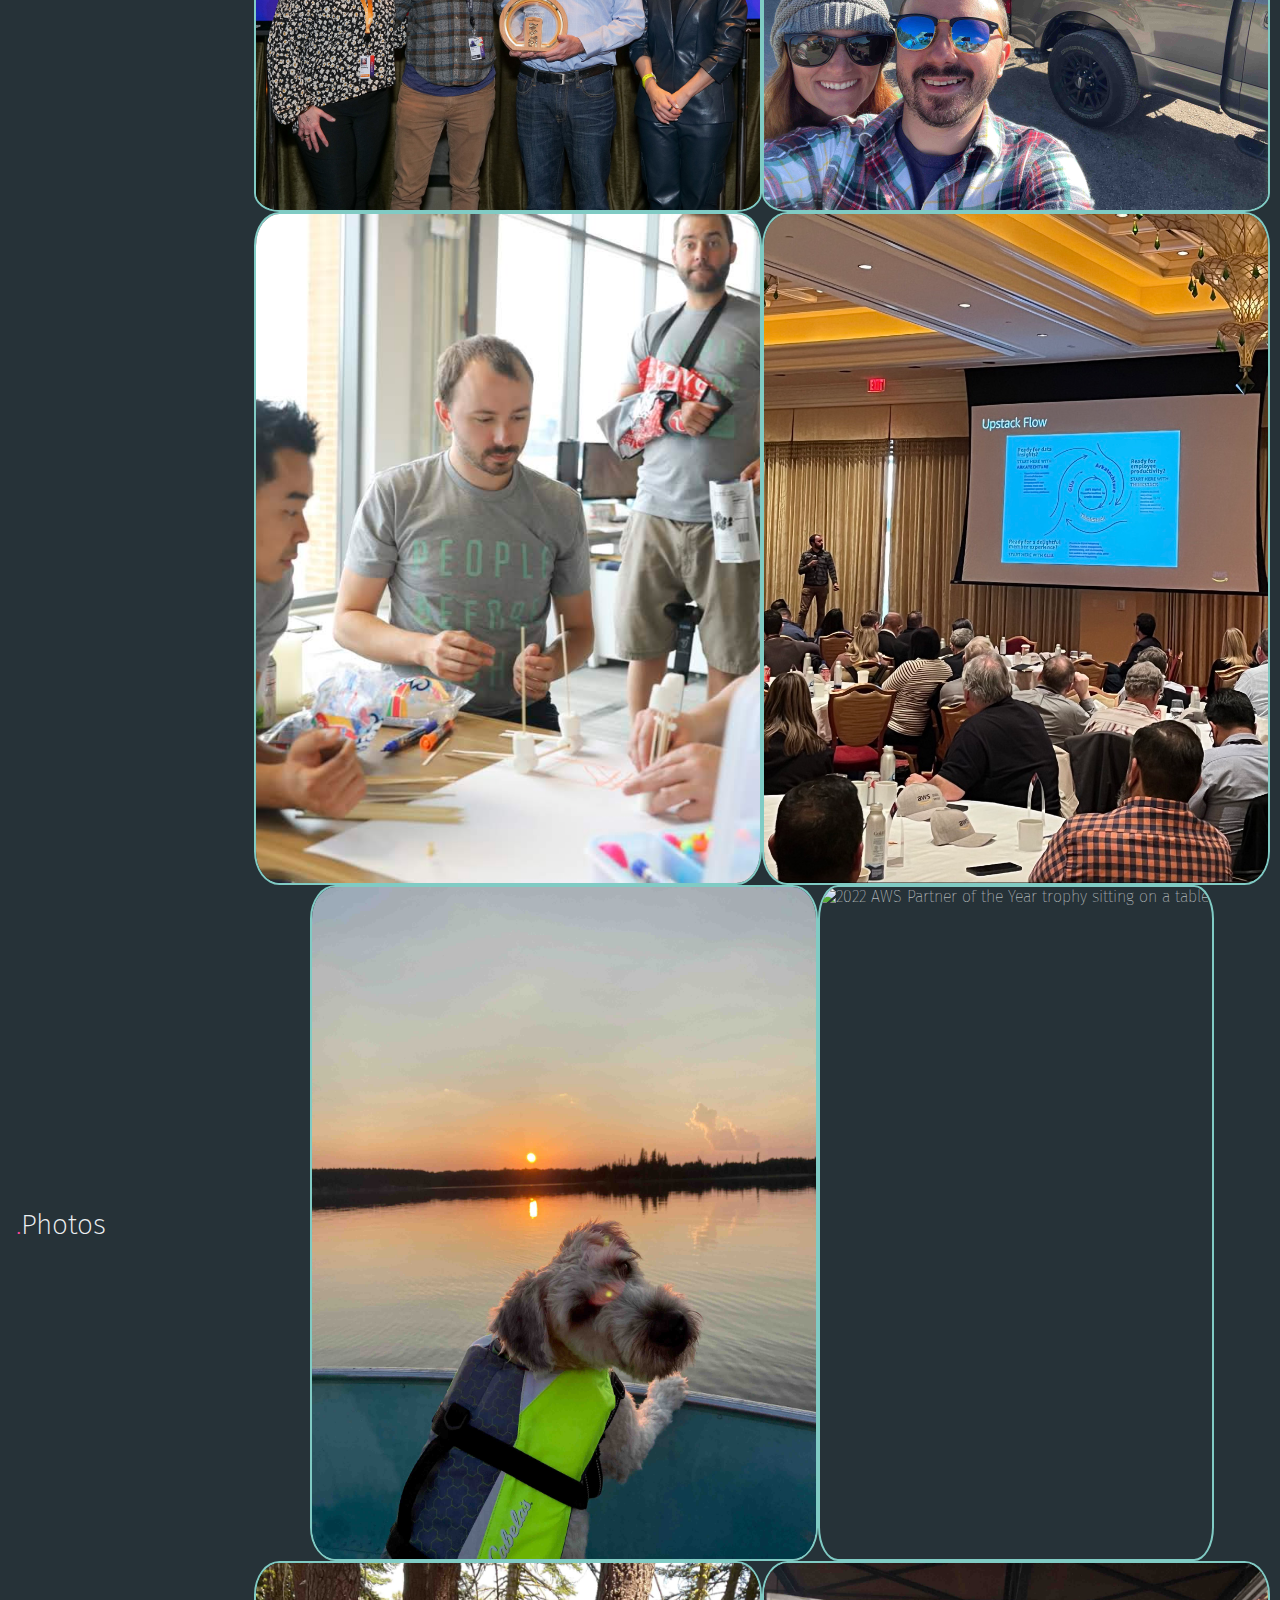
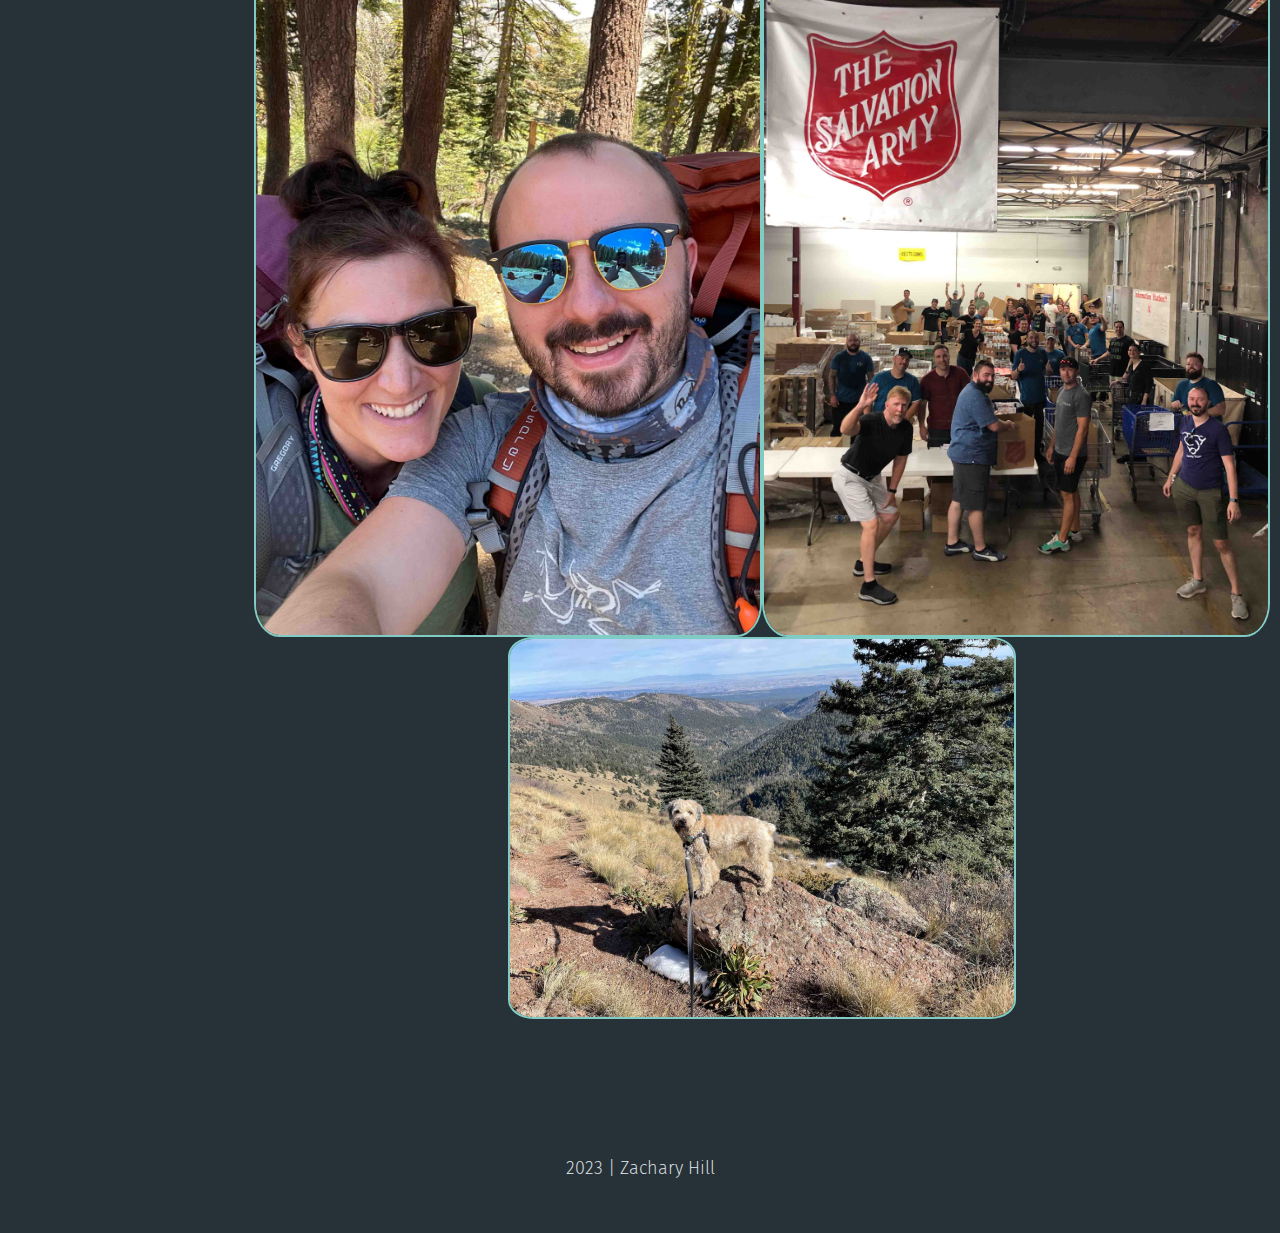
==== commit 9e7dbf70: "updates to content" ====
--- a/index.html
+++ b/index.html
@@ -104,13 +104,13 @@
                     <h4 class="experience-date-header">April 2024 - Present</h4>
                     <p class="experience-title">SVP, Technology</p>
                     <p class="experience-company">Sandia Laboratory FCU</p>
-                    <p class="experience-summary">Technology visionary, strategist, and team leader. I oversee technology and cybersecurity within the organization. My role is to both enable and protect the organization through technology by aligning business goals with technology goals.</p>
+                    <p class="experience-summary">Technology visionary, strategist, and leader. I oversee technology and cybersecurity within the organization. My role is to both enable and protect the organization through technology by aligning technology to business goals.</p>
                 </div>
                 <div class="experience-content">
                     <h4 class="experience-date-header">September 2023 - April 2024</h4>
                     <p class="experience-title">Interim Chief Technology Officer</p>
                     <p class="experience-company">Sandia Laboratory FCU</p>
-                    <p class="experience-summary">Technology visionary, strategist, and team leader. SLFCU was going through a transition phase rebuilding their culture and vision. My role was to rebuild the culture, stabalize the technology, and move into the modern era where technology platforms enable the business.</p>
+                    <p class="experience-summary">Technology visionary, strategist, and leader. SLFCU was going through a transition phase rebuilding their culture and vision. My role was to rebuild the culture, stabalize the technology, and move into the modern era where technology platforms enable the business.</p>
                 </div>
                 <div class="experience-content">
                     <h4 class="experience-date-header">April 2023 - Present</h4>
@@ -165,7 +165,7 @@
                     <li><p>First organization and project to migrate &#62;90% of credit union servers and core provider to AWS public cloud.</p></li>
                     <li><p>Built a cloud backup product SaaS platform utilizing python and AWS serverless technology: Python, Lambda, SQS, and SNS.</p></li>
                     <li><p>Built out &#62;98% of all terraform modules, 50,000+ lines of code, which are leveraged in projects and managed services</p></li>
-                    <li><p>Led incident response and recovery for 4 major ransomware events, including a major healthcare provider and major financial institution. Required migration of all services to the cloud in order to preserve forensics and speed recovery in parallel.</p></li>
+                    <li><p>Led incident response and recovery for 7 major ransomware events, including a major healthcare provider and major financial institution. Required migration of all services to the cloud in order to preserve forensics and speed recovery in parallel.</p></li>
                     <li><p>Led and participated in design thinking sessions with organizations helping them to identify pain points, resolutions, and revolutionize their whole business in a new trajectory.</p></li>
                     <li><p>Built the annual technology budget for 20+ financial intitutions for many years.</p></li>
                     <li><p>Built the 1, 3, and 5 year technology strategy for 20+ financial institutions for many years.</p></li>
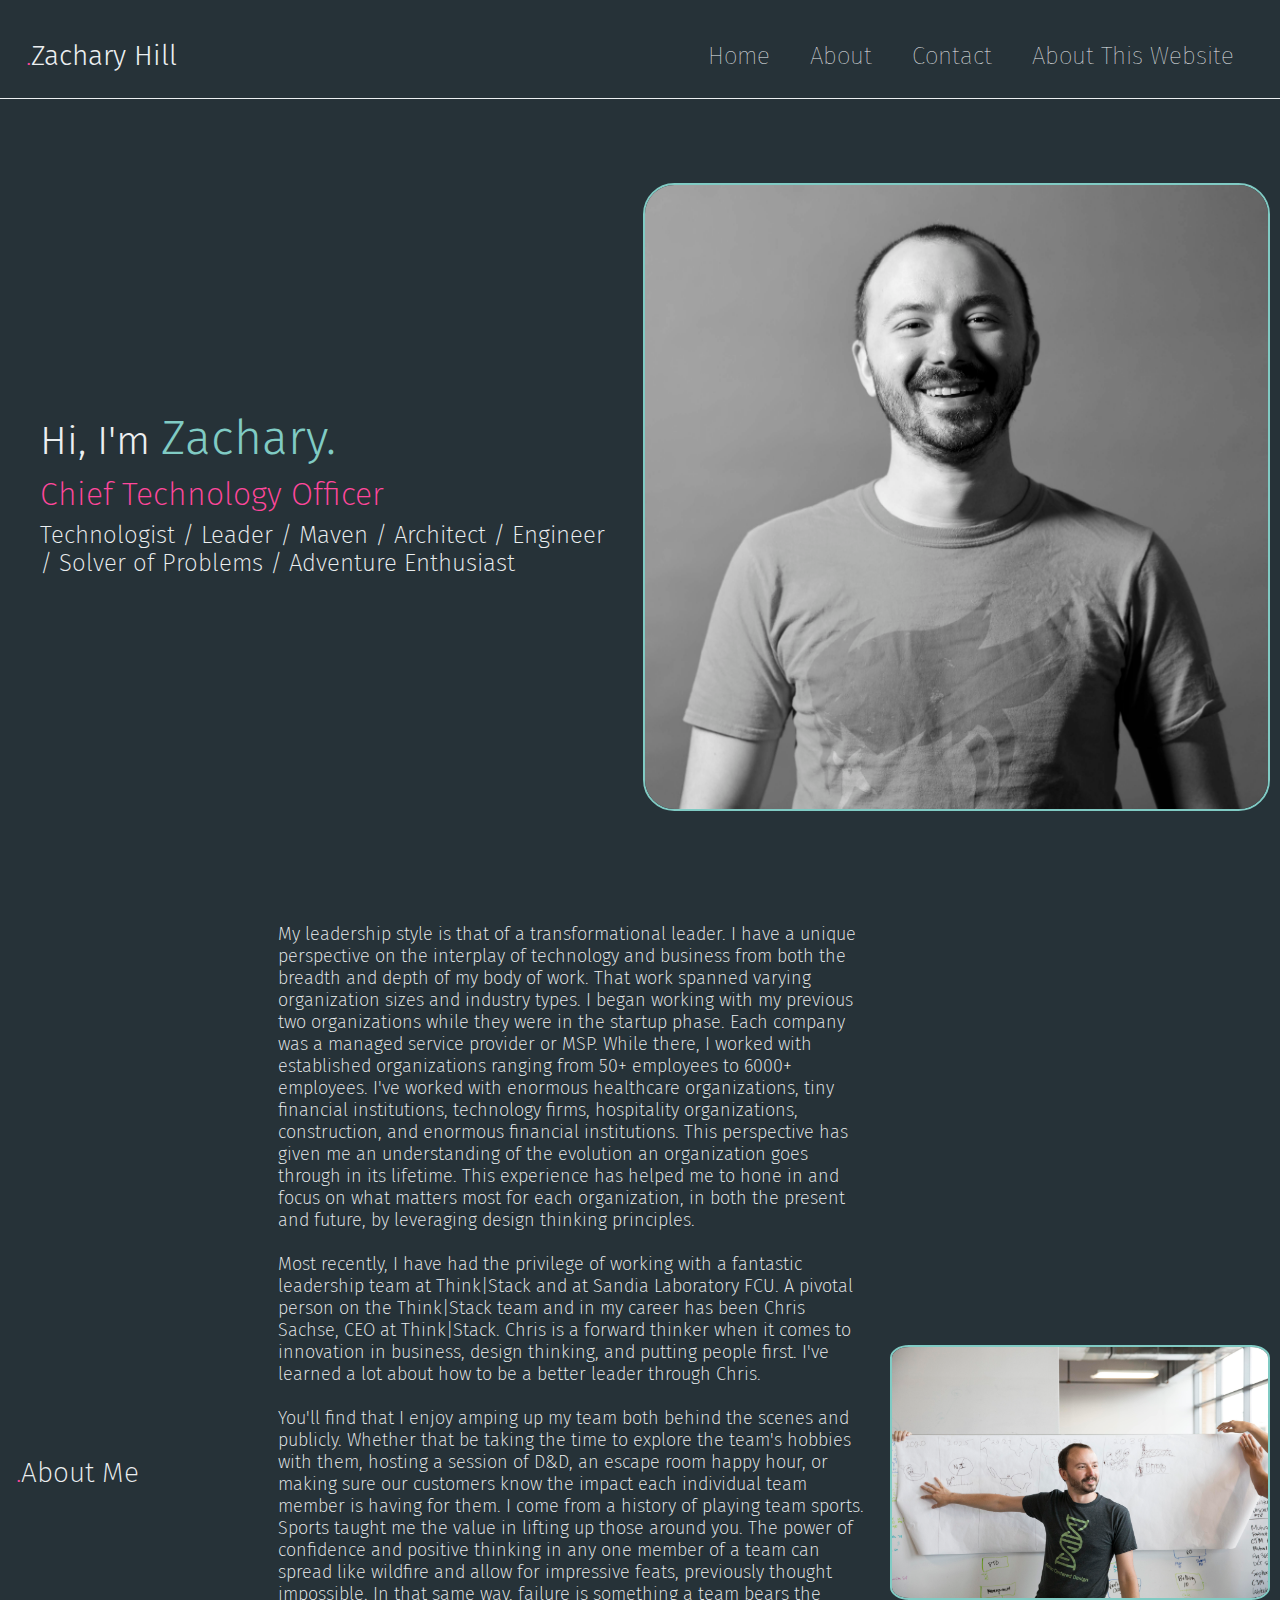
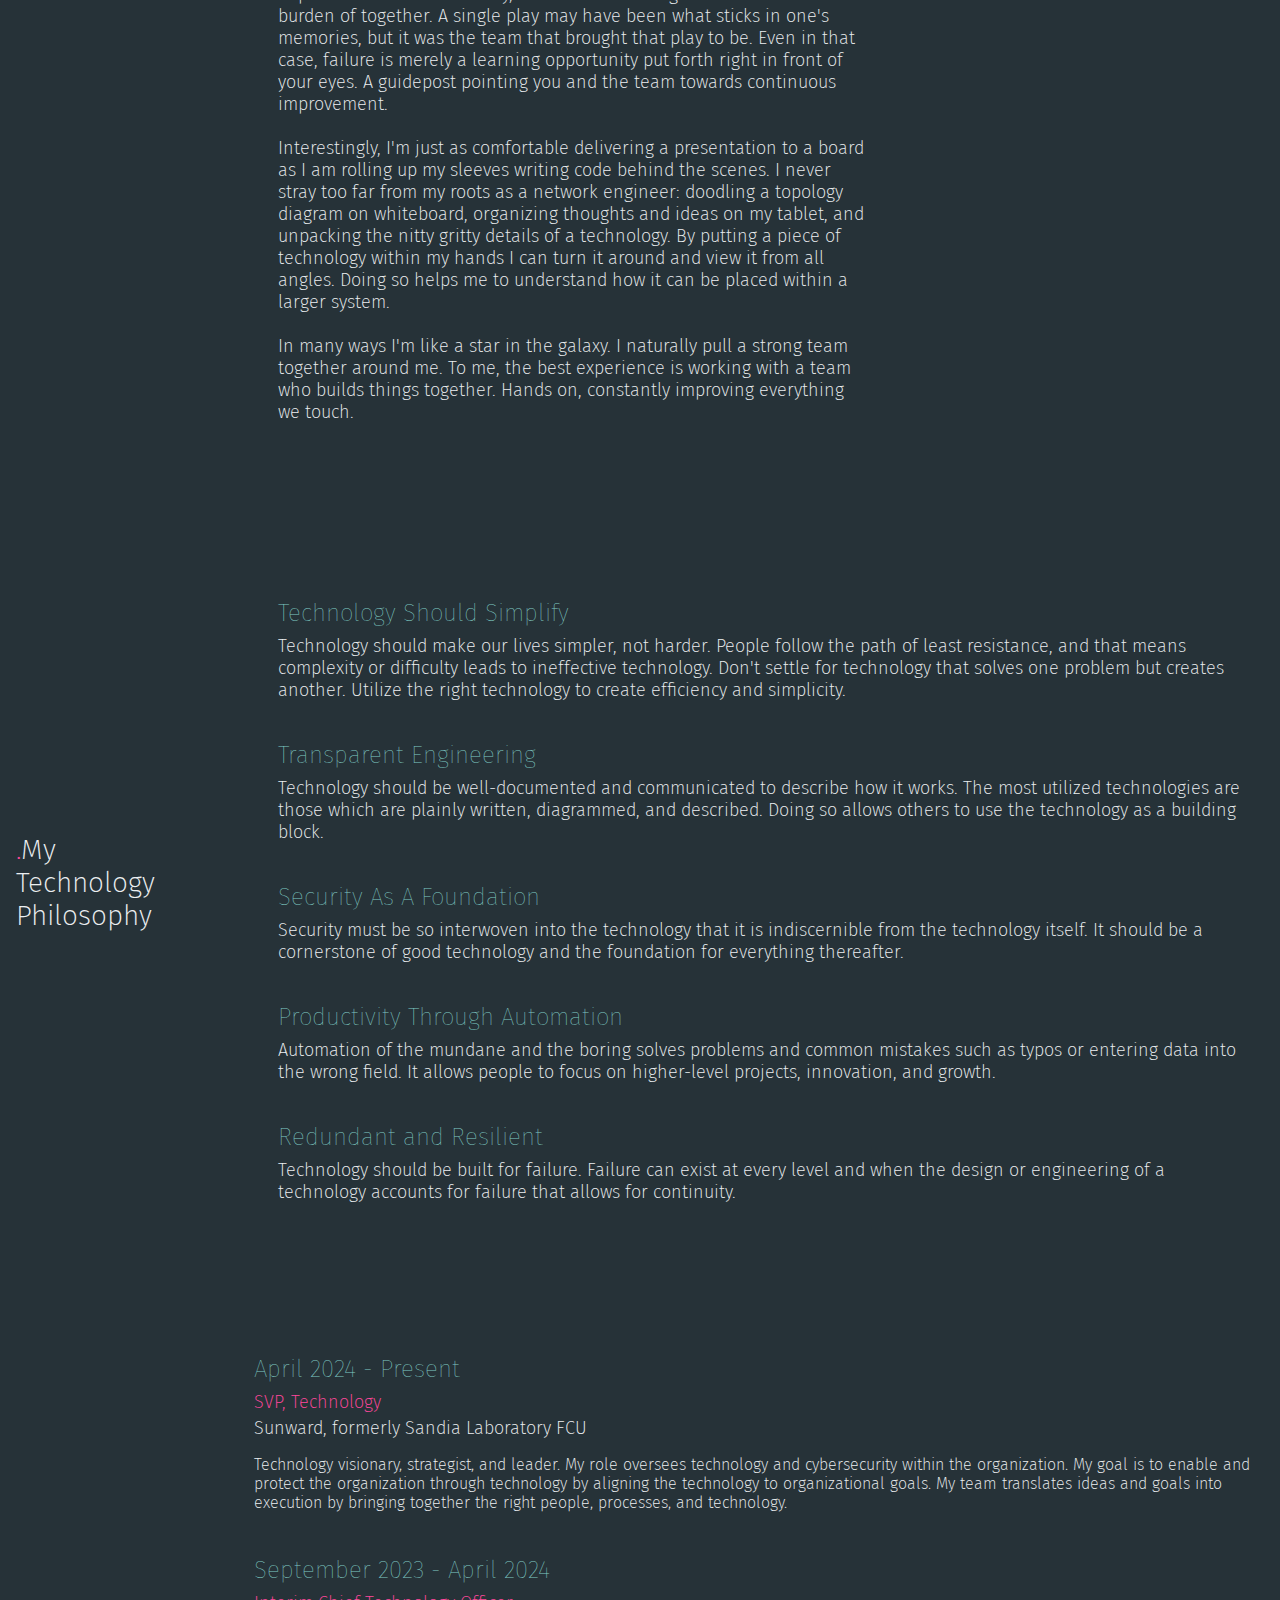
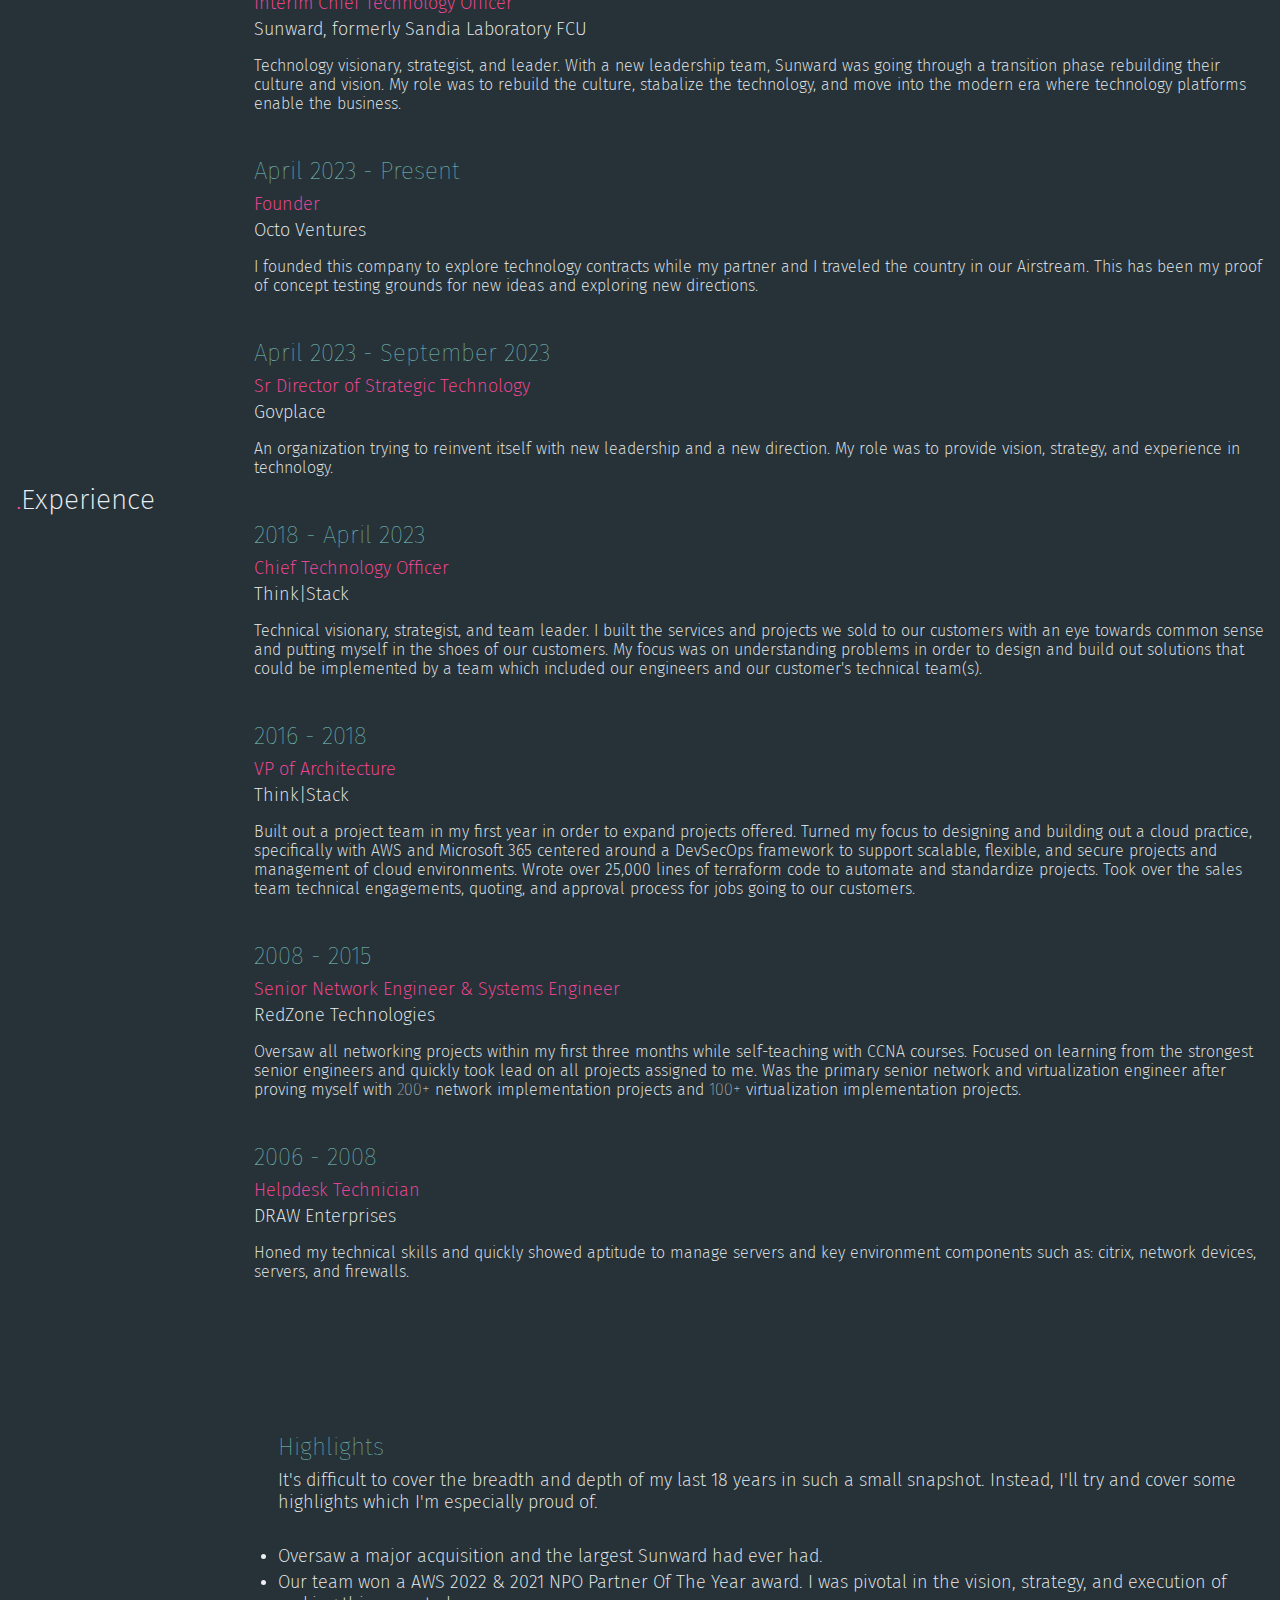
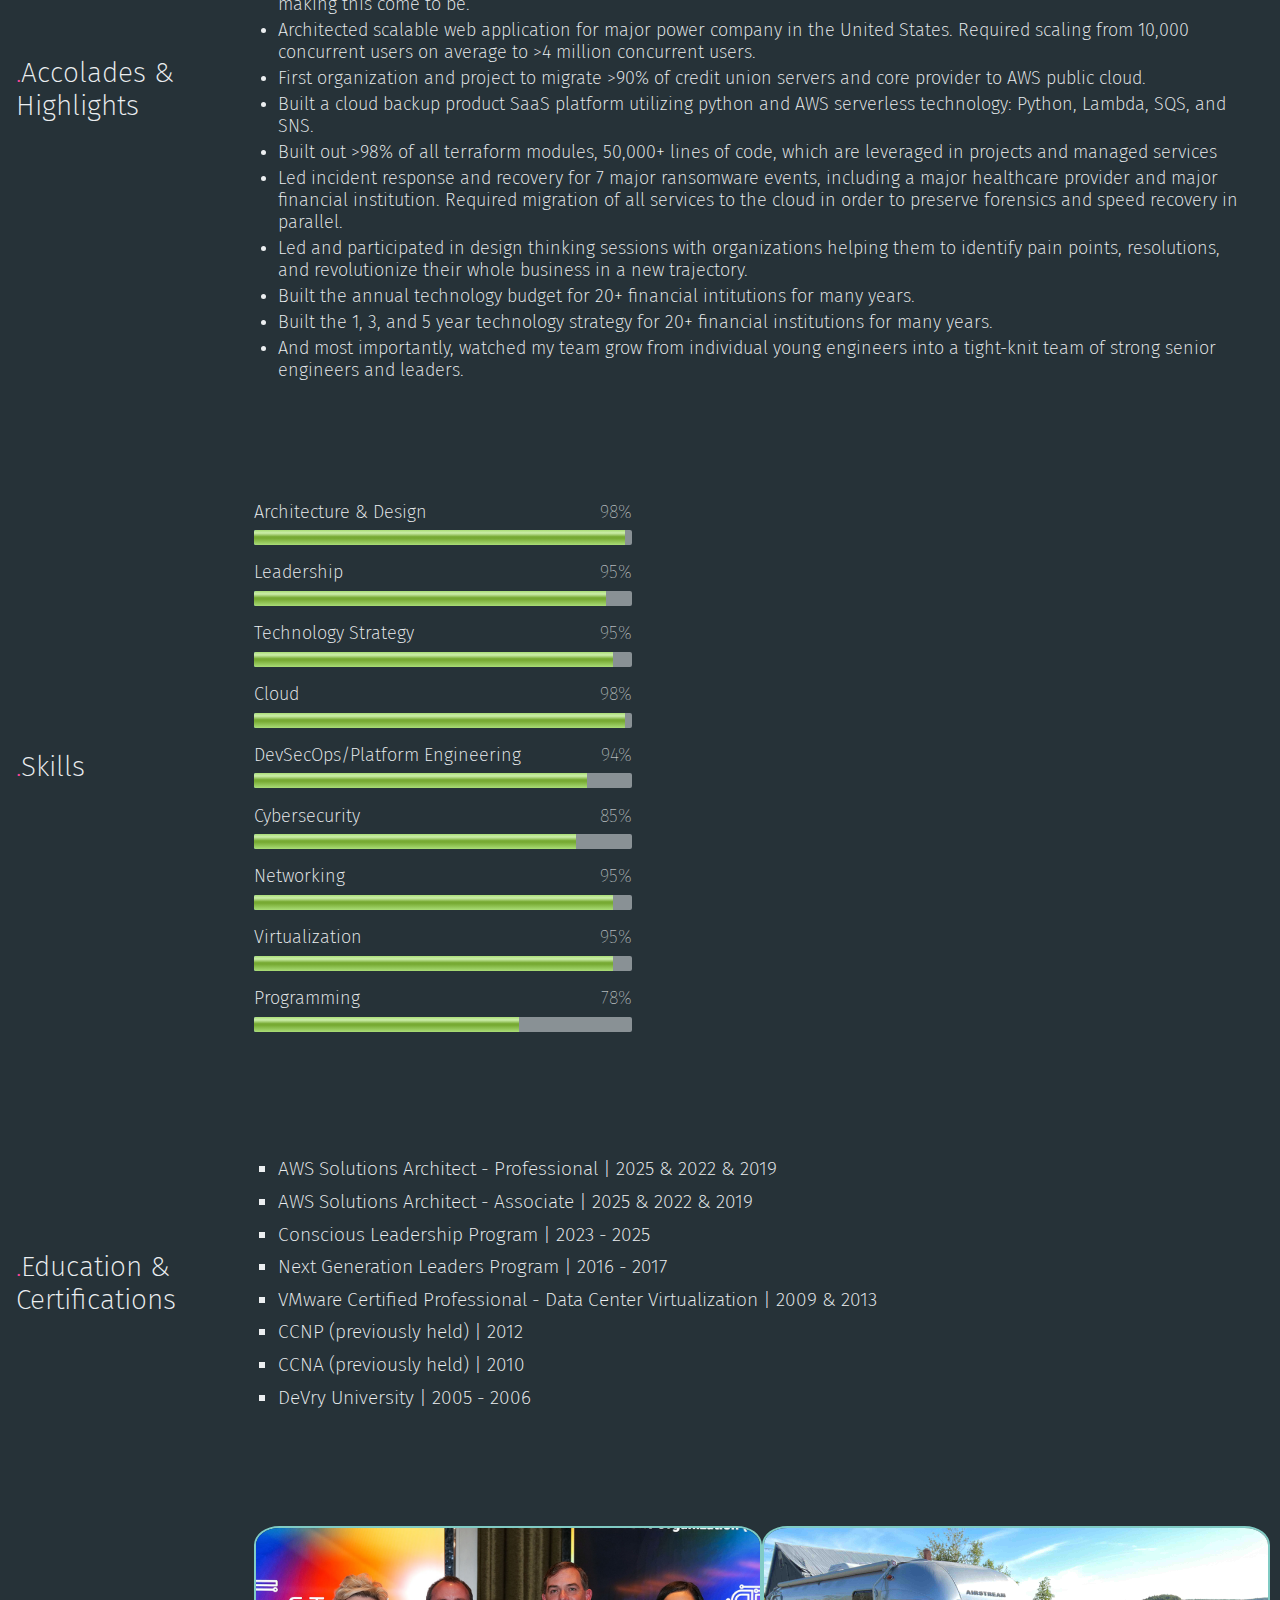
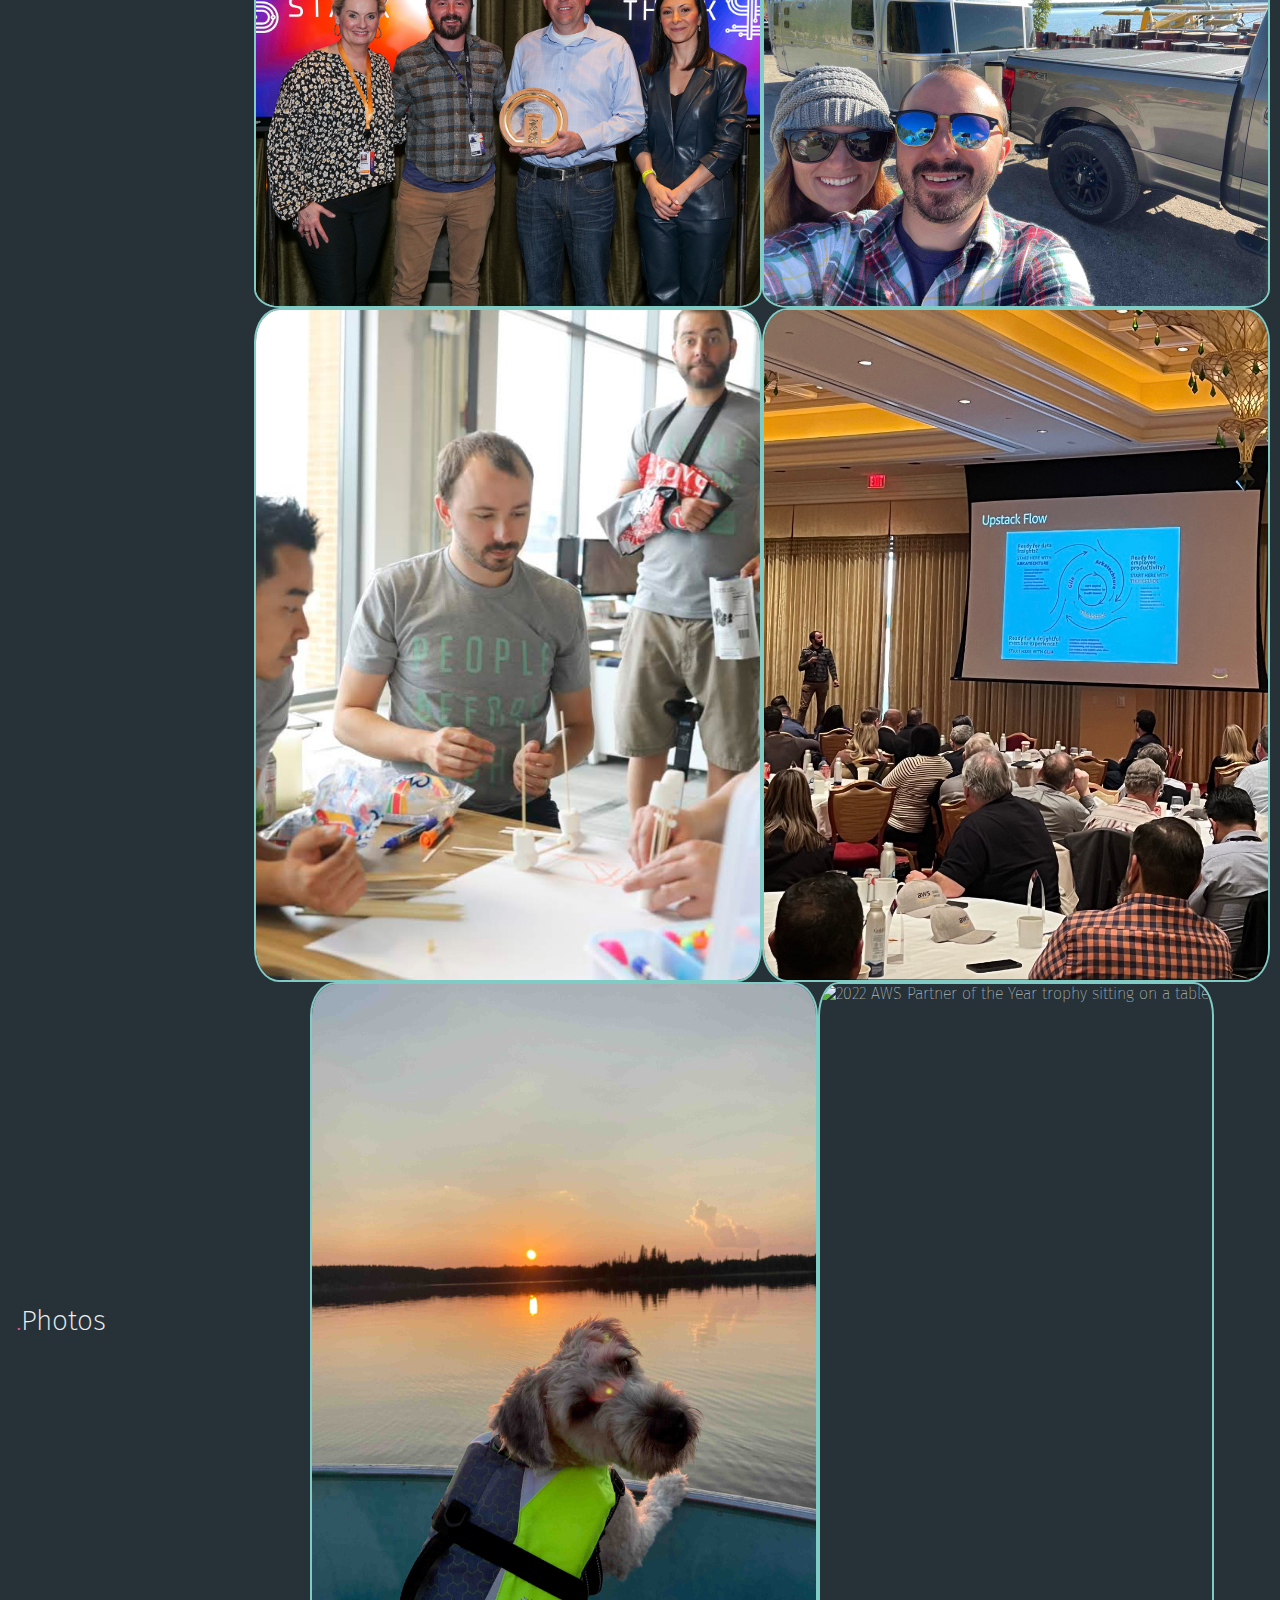
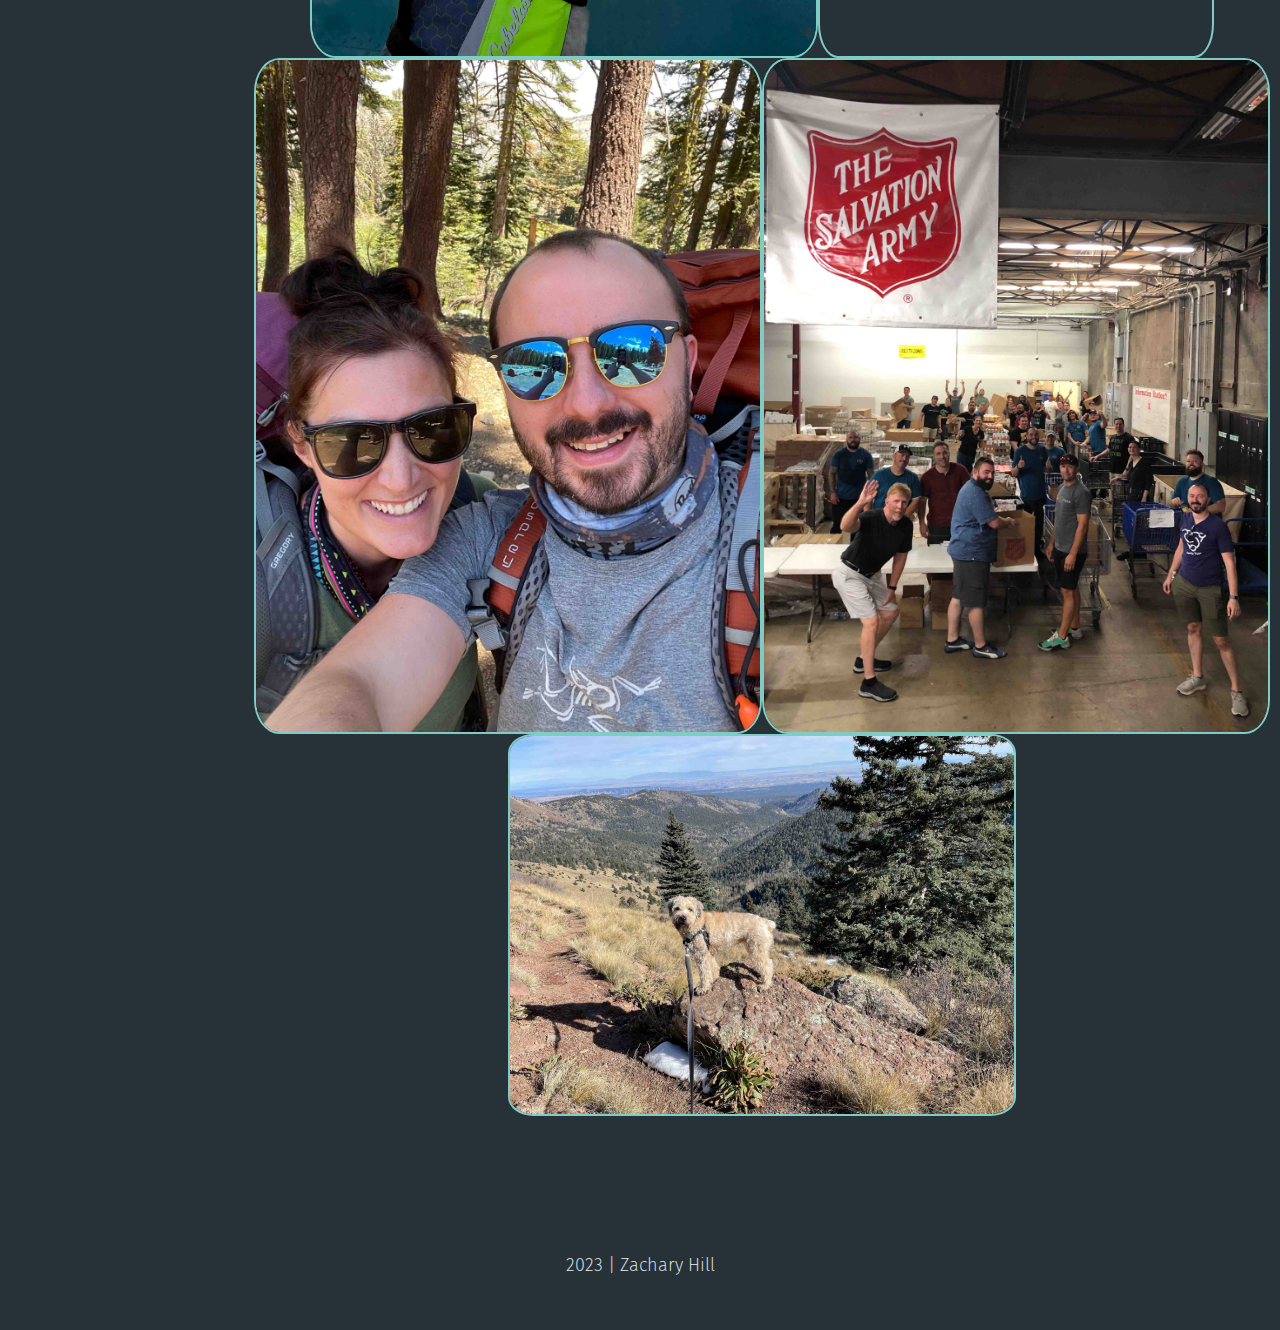
==== commit cc1afe57: "updates on the chile trip" ====
--- a/index.html
+++ b/index.html
@@ -1,292 +1,559 @@
 <!DOCTYPE html>
 <html>
-    <head>
-        <meta charset="utf-8">
-        <meta name="viewport" content="width=device-width, initial-scale=1.0">
-        <title>Zachary Hill - Resume Summary</title>
-        <link rel="icon" type="image/x-icon" href="./media/images/favicon.ico">
-        
-        <!-- Google tag (gtag.js) -->
-        <script async src="https://www.googletagmanager.com/gtag/js?id=G-5HRJ53HCZD"></script>
-        <script>
-        window.dataLayer = window.dataLayer || [];
-        function gtag(){dataLayer.push(arguments);}
-        gtag('js', new Date());
-
-        gtag('config', 'G-5HRJ53HCZD');
-        </script>
-        <!-- End Google tag -->
-        <!-- Google Fonts -->
-        <link rel="preconnect" href="https://fonts.googleapis.com">
-        <link rel="preconnect" href="https://fonts.gstatic.com" crossorigin>
-        <link href="https://fonts.googleapis.com/css2?family=Fira+Sans:ital,wght@0,100;0,200;0,300;1,100&display=swap" rel="stylesheet">
-        <!-- CSS -->
-        <link rel="stylesheet" href="css/style.css">
-        <script src="https://kit.fontawesome.com/aa3ffadad5.js" crossorigin="anonymous"></script>
-    </head>
-    <body>
-        <!-- Navigation Bar-->
-        <header>
-            <!-- Logo -->
-            <a class="logo" href="index.html"><span class="dot">.</span>Zachary Hill</a>
-            
-            <!-- Menu Button -->
-            <input class="menu-button" type="checkbox" id="menu-button"/>
-            <label class="hamburger" for="menu-button"><span class="hamburger-line"></span></label>
-            
-            <!-- Navigation Links -->
-            <nav class="navbar">
-                <ul class="menu">
-                    <li class="item"><a href="index.html">Home</a></li>
-                    <li class="item"><a href="index.html#about-me">About</a></li>
-                    <li class="item"><a href="contact.html">Contact</a></li>
-                    <li class="item"><a href="architecture.html">About This Website</a></li>
-                </ul>
-            </nav>
-        </header>
-
-        <!-- Greetings-->
-        <div class="greetings container">
-            <div class="greetings-text">
-                <h1>Hi, I'm <span class="greetings-emphasis">Zachary.</span></h1>
-                <h2>Chief Technology Officer</h2>
-                <p>Technologist / Leader / Maven / Architect / Engineer / Solver of Problems / Adventure Enthusiast</p>
-            </div>
-            <img src="./media/images/ts_zachary_bw.jpg" alt="Zachary Hill laughing while looking into the camera." id="headshot-image">
-        </div>
-
-        <!-- Content-->
-        <!-- About Me -->
-        <div class="about-me container">
-            <div class="about-me header">
-                <h3><span class="dot">.</span>About Me</h3>
-            </div>
-            <div class="about-me content" id="about-me">
-                <p>My leadership style is that of a transformational leader. I have a unique perspective on the interplay of technology and business from both the breadth and depth of my body of work. That work spanned varying organization sizes and industry types. I began working with my previous two organizations while they were in the startup phase. Each company was a managed service provider or MSP. While there, I worked with established organizations ranging from 50+ employees to 6000+ employees. I've worked with enormous healthcare organizations, tiny financial institutions, technology firms, hospitality organizations, construction, and enormous financial institutions. This perspective has given me an understanding of the evolution an organization goes through in its lifetime. This experience has helped me to hone in and focus on what matters most for each organization, in both the present and future, by leveraging design thinking principles.
-                    <br><br>
-                    Most recently, I have had the privilege of working with a fantastic leadership team at Think|Stack and at Sandia Laboratory FCU. A pivotal person on the Think|Stack team and in my career has been Chris Sachse, CEO at Think|Stack. Chris is a forward thinker when it comes to innovation in business, design thinking, and putting people first. I've learned a lot about how to be a better leader through Chris.
-                    <br><br>
-                    You'll find that I enjoy amping up my team both behind the scenes and publicly. Whether that be taking the time to explore the team's hobbies with them, hosting a session of D&#38;D, an escape room happy hour, or making sure our customers know the impact each individual team member is having for them. I come from a history of playing team sports. Sports taught me the value in lifting up those around you. The power of confidence and positive thinking in any one member of a team can spread like wildfire and allow for impressive feats, previously thought impossible. In that same way, failure is something a team bears the burden of together. A single play may have been what sticks in one's memories, but it was the team that brought that play to be. Even in that case, failure is merely a learning opportunity put forth right in front of your eyes. A guidepost pointing you and the team towards continuous improvement.
-                    <br><br>
-                    Interestingly, I'm just as comfortable delivering a presentation to a board as I am rolling up my sleeves writing code behind the scenes. I never stray too far from my roots as a network engineer: doodling a topology diagram on whiteboard, organizing thoughts and ideas on my tablet, and unpacking the nitty gritty details of a technology. By putting a piece of technology within my hands I can turn it around and view it from all angles. Doing so helps me to understand how it can be placed within a larger system.
-                    <br><br>
-                    In many ways I'm like a star in the galaxy. I naturally pull a strong team together around me. To me, the best experience is working with a team who builds things together. Hands on, constantly improving everything we touch.</p>
-            </div>
-            <img src="./media/images/ts_zachary_explaining.jpg" alt="Zachary Hill explaining a futurism concept to a group of people.">
-        </div>
-
-        <!-- My Technology Philosophy -->
-        <div class="philosophy container">
-            <div class="philosophy header">
-                <h3><span class="dot">.</span>My Technology Philosophy</h3>
-            </div>
-            <div class="philosophy content" id="philosophy">
-                <h4>Technology Should Simplify</h4>
-                    <p>Technology should make our lives simpler, not harder. People follow the path of least resistance, and that means complexity or difficulty leads to ineffective technology. Don't settle for technology that solves one problem but creates another. Utilize the right technology to create efficiency and simplicity.</p>
-                <h4>Transparent Engineering</h4>
-                    <p>Technology should be well-documented and communicated to describe how it works. The most utilized technologies are those which are plainly written, diagrammed, and described. Doing so allows others to use the technology as a building block.</p>
-                <h4>Security As A Foundation</h4>
-                    <p>Security must be so interwoven into the technology that it is indiscernible from the technology itself. It should be a cornerstone of good technology and the foundation for everything thereafter.</p>
-                <h4>Productivity Through Automation</h4>
-                    <p>Automation of the mundane and the boring solves problems and common mistakes such as typos or entering data into the wrong field. It allows people to focus on higher-level projects, innovation, and growth.</p>
-                <h4>Redundant and Resilient</h4>
-                    <p>Technology should be built for failure. Failure can exist at every level and when the design or engineering of a technology accounts for failure that allows for continuity.</p>
-            </div>
-        </div>
-
-        <!-- Experience -->
-        <div class="experience container">
-            <div class="experience header">
-                <h3><span class="dot">.</span>Experience</h3>
-            </div>
-            <div class="timeline-container" id="experience">
-                <div class="experience-content">
-                    <h4 class="experience-date-header">April 2024 - Present</h4>
-                    <p class="experience-title">SVP, Technology</p>
-                    <p class="experience-company">Sandia Laboratory FCU</p>
-                    <p class="experience-summary">Technology visionary, strategist, and leader. I oversee technology and cybersecurity within the organization. My role is to both enable and protect the organization through technology by aligning technology to business goals.</p>
-                </div>
-                <div class="experience-content">
-                    <h4 class="experience-date-header">September 2023 - April 2024</h4>
-                    <p class="experience-title">Interim Chief Technology Officer</p>
-                    <p class="experience-company">Sandia Laboratory FCU</p>
-                    <p class="experience-summary">Technology visionary, strategist, and leader. SLFCU was going through a transition phase rebuilding their culture and vision. My role was to rebuild the culture, stabalize the technology, and move into the modern era where technology platforms enable the business.</p>
-                </div>
-                <div class="experience-content">
-                    <h4 class="experience-date-header">April 2023 - Present</h4>
-                    <p class="experience-title">Founder</p>
-                    <p class="experience-company">Octo Ventures</p>
-                    <p class="experience-summary">I founded this company to explore technology contracts while my partner and I traveled the country in our Airstream. This has been my proof of concept testing grounds for new ideas and exploring new directions.</p>
-                </div>
-                <div class="experience-content">
-                    <h4 class="experience-date-header">April 2023 - September 2023</h4>
-                    <p class="experience-title">Sr Director of Strategic Technology</p>
-                    <p class="experience-company">Govplace</p>
-                    <p class="experience-summary">An organization trying to reinvent itself with new leadership and a new direction. My role was to provide vision, strategy, and experience in technology.</p>
-                </div>
-                <div class="experience-content">
-                    <h4 class="experience-date-header">2018 - April 2023</h4>
-                    <p class="experience-title">Chief Technology Officer</p>
-                    <p class="experience-company">Think|Stack</p>
-                    <p class="experience-summary">Technical visionary, strategist, and team leader. I built the services and projects we sold to our customers with an eye towards common sense and putting myself in the shoes of our customers. My focus was on understanding problems in order to design and build out solutions that could be implemented by a team which included our engineers and our customer's technical team(s).</p>
-                </div>
-                <div class="experience-content">
-                    <h4 class="experience-date-header">2016 - 2018</h4>
-                    <p class="experience-title">VP of Architecture</p>
-                    <p>Think|Stack</p>
-                    <p class="experience-summary">Built out a project team in my first year in order to expand projects offered. Turned my focus to designing and building out a cloud practice, specifically with AWS and Microsoft 365 centered around a DevSecOps framework to support scalable, flexible, and secure projects and management of cloud environments. Wrote over 25,000 lines of terraform code to automate and standardize projects. Took over the sales team technical engagements, quoting, and approval process for jobs going to our customers.</p>
-                </div>
-                <div class="experience-content">
-                    <h4 class="experience-date-header">2008 - 2015</h4>
-                    <p class="experience-title">Senior Network Engineer &#38; Systems Engineer</p>
-                    <p>RedZone Technologies</p>
-                    <p class="experience-summary">Oversaw all networking projects within my first three months while self-teaching with CCNA courses. Focused on learning from the strongest senior engineers and quickly took lead on all projects assigned to me. Was the primary senior network and virtualization engineer after proving myself with <strong>200+</strong> network implementation projects and <strong>100+</strong> virtualization implementation projects.</p>
-                </div>
-                <div class="experience-content">
-                    <h4 class="experience-date-header">2006 - 2008</h4>
-                    <p class="experience-title">Helpdesk Technician</p>
-                    <p>DRAW Enterprises</p>
-                    <p class="experience-summary">Honed my technical skills and quickly showed aptitude to manage servers and key environment components such as: citrix, network devices, servers, and firewalls.</p>
-                </div>
-            </div>
-        </div>
-
-        <!-- Highlights -->
-        <div class="highlights container">
-            <div class="highlights header">
-                <h3><span class="dot">.</span>Accolades &#38; Highlights</h3>
-            </div>
-            <div class="highlights content" id="highlights">
-                <h4>Highlights</h4>
-                <p>It's difficult to cover the breadth and depth of my last 15 years in such a small snapshot. Instead, I'll try and cover some highlights which have stood out to me.</p>
-                <ul>
-                    <li><p>Our team won a AWS 2022 &#38; 2021 NPO Partner Of The Year award. I was pivotal in the vision, strategy, and execution of making this come to be.</p></li>
-                    <li><p>Architected scalable web application for major power company in the United States. Required scaling from 10,000 concurrent users on average to &#62;4 million concurrent users.</p></li>
-                    <li><p>First organization and project to migrate &#62;90% of credit union servers and core provider to AWS public cloud.</p></li>
-                    <li><p>Built a cloud backup product SaaS platform utilizing python and AWS serverless technology: Python, Lambda, SQS, and SNS.</p></li>
-                    <li><p>Built out &#62;98% of all terraform modules, 50,000+ lines of code, which are leveraged in projects and managed services</p></li>
-                    <li><p>Led incident response and recovery for 7 major ransomware events, including a major healthcare provider and major financial institution. Required migration of all services to the cloud in order to preserve forensics and speed recovery in parallel.</p></li>
-                    <li><p>Led and participated in design thinking sessions with organizations helping them to identify pain points, resolutions, and revolutionize their whole business in a new trajectory.</p></li>
-                    <li><p>Built the annual technology budget for 20+ financial intitutions for many years.</p></li>
-                    <li><p>Built the 1, 3, and 5 year technology strategy for 20+ financial institutions for many years.</p></li>
-                    <li><p>And most importantly, watched my team grow from individual young engineers into a tight-knit team of strong senior engineers and leaders.</p></li>
-                </ul>
-            </div>
-        </div>
-
-        <!-- Skills -->
-        <div class="skills container">
-            <div class="skills header">
-                <h3><span class="dot">.</span>Skills</h3>
-            </div>
-            <div class="skills-content" id="skills">
-                <!-- Architecture & Design -->
-                <h5 class="skill">Architecture &#38; Design
-                    <span>98%</span>
-                </h5>
-                <div class="meter">
-                    <meter min="0" max="100" value="98"></meter>
-                </div>
-                <!-- Leadership -->
-                <h5 class="skill">Leadership
-                    <span>93%</span>
-                </h5>
-                <div class="meter">
-                    <meter min="0" max="100" value="93"></meter>
-                </div>
-                <!-- Technology Strategy -->
-                <h5 class="skill">Technology Strategy
-                    <span>95%</span>
-                </h5>
-                <div class="meter">
-                    <meter min="0" max="100" value="95"></meter>
-                </div>
-                <!-- Cloud -->
-                <h5 class="skill">Cloud
-                    <span>98%</span>
-                </h5>
-                <div class="meter">
-                    <meter min="0" max="100" value="98"></meter>
-                </div>
-                <!-- DevSecOps/Platform Engineering -->
-                <h5 class="skill">DevSecOps/Platform Engineering
-                    <span>93%</span>
-                </h5>
-                <div class="meter">
-                    <meter min="0" max="100" value="88"></meter>
-                </div>
-
-                <h5 class="skill">Cybersecurity
-                    <span>85%</span>
-                </h5>
-                <div class="meter">
-                    <meter min="0" max="100" value="85"></meter>
-                </div>
-                <!-- Networking -->
-                <h5 class="skill">Networking
-                    <span>95%</span>
-                </h5>
-                <div class="meter">
-                    <meter min="0" max="100" value="95"></meter>
-                </div>
-                <!-- Virtualization -->
-                <h5 class="skill">Virtualization
-                    <span>95%</span>
-                </h5>
-                <div class="meter">
-                    <meter min="0" max="100" value="95"></meter>
-                </div>
-                <!-- Programming -->
-                <h5 class="skill">Programming
-                    <span>75%</span>
-                </h5>
-                <div class="meter">
-                    <meter min="0" max="100" value="70"></meter>
-                </div>
-            </div>
-        </div>
-
-        <!-- Education -->
-        <div class="education container">
-            <div class="education header">
-                <h3><span class="dot">.</span>Education &#38;<br>Certifications</h3>
-            </div>
-            <div class="education-content" id="education">
-                <ul>
-                    <li>AWS Solutions Architect - Professional | 2022 &#38; 2019</li>
-                    <li>AWS Solutions Architect - Associate | 2022 &#38; 2019</li>
-                    <li>Next Generation Leaders Program | 2016 - 2017</li>
-                    <li>VMware Certified Professional - Data Center Virtualization | 2009 &#38; 2013</li>
-                    <li>CCNP (previously held) | 2012</li>
-                    <li>CCNA (previously held) | 2010</li>
-                    <li>DeVry University | 2005 - 2006</li>
-                </ul>
-            </div>
-        </div>
-
-        <!-- Photo Gallery -->
-        <div class="gallery container">
-            <div class="header">
-                <h3><span class="dot">.</span>Photos</h3>
-            </div>
-            <div class="photos center" id="gallery">
-                <img class="photo" src="./media/images/2022_aws_partner_award.jpg" alt="Zachary Hill accepting the AWS Partner Award 2022 with three AWS leaders.">
-                <img class="photo" src="./media/images/zachary_adventure.jpg" alt="Zachary Hill embarking on a fishing trip. In the background is an Airstream and bush planes in a morning sunrise.">
-                <img class="photo" src="./media/images/ts_zachary_team_building.jpg" alt="Zachary Hill with group of people teambuilding by building bridges out of marshmellows and sticks.">
-                <img class="photo" src="./media/images/ts_zachary_aws_speaking.jpeg" alt="Zachary Hill speaking at AWS re:invent 2022">
-                <img class="photo" src="./media/images/xita_fishing.jpg" alt="Xita, a dog, in a boat at sunset on a lake on Ontario Canada.">
-                <img class="photo" src="./media/images/2022_aws_partner_of_the_year.jpg" alt="2022 AWS Partner of the Year trophy sitting on a table.">
-                <img class="photo" src="./media/images/zachary_backpacking.jpg" alt="Zachary Hill backpacking in the mountains of Tahoe National Forest.">
-                <img class="photo" src="./media/images/ts_zachary_volunteering.jpg" alt="Zachary Hill volunteering at a local food bank.">
-                <img class="photo" src="./media/images/xita_hiking.jpg" alt="Xita, a dog, hiking in the mountains of New Mexico.">
-            </div>
-        </div>
-
-        <!-- Footer Copyright-->
-        <footer>
-            <div class="footer">
-                <p><i class="fa-regular fa-copyright"></i> 2023 | Zachary Hill</p>
-            </div>
-        </footer>
-    </body>
-</html>+  <head>
+    <meta charset="utf-8" />
+    <meta name="viewport" content="width=device-width, initial-scale=1.0" />
+    <title>Zachary Hill - Resume Summary</title>
+    <link rel="icon" type="image/x-icon" href="./media/images/favicon.ico" />
+
+    <!-- Google tag (gtag.js) -->
+    <script
+      async
+      src="https://www.googletagmanager.com/gtag/js?id=G-5HRJ53HCZD"
+    ></script>
+    <script>
+      window.dataLayer = window.dataLayer || [];
+      function gtag() {
+        dataLayer.push(arguments);
+      }
+      gtag("js", new Date());
+
+      gtag("config", "G-5HRJ53HCZD");
+    </script>
+    <!-- End Google tag -->
+    <!-- Google Fonts -->
+    <link rel="preconnect" href="https://fonts.googleapis.com" />
+    <link rel="preconnect" href="https://fonts.gstatic.com" crossorigin />
+    <link
+      href="https://fonts.googleapis.com/css2?family=Fira+Sans:ital,wght@0,100;0,200;0,300;1,100&display=swap"
+      rel="stylesheet"
+    />
+    <!-- CSS -->
+    <link rel="stylesheet" href="css/style.css" />
+    <script
+      src="https://kit.fontawesome.com/aa3ffadad5.js"
+      crossorigin="anonymous"
+    ></script>
+  </head>
+  <body>
+    <!-- Navigation Bar-->
+    <header>
+      <!-- Logo -->
+      <a class="logo" href="index.html"
+        ><span class="dot">.</span>Zachary Hill</a
+      >
+
+      <!-- Menu Button -->
+      <input class="menu-button" type="checkbox" id="menu-button" />
+      <label class="hamburger" for="menu-button"
+        ><span class="hamburger-line"></span
+      ></label>
+
+      <!-- Navigation Links -->
+      <nav class="navbar">
+        <ul class="menu">
+          <li class="item"><a href="index.html">Home</a></li>
+          <li class="item"><a href="index.html#about-me">About</a></li>
+          <li class="item"><a href="contact.html">Contact</a></li>
+          <li class="item">
+            <a href="architecture.html">About This Website</a>
+          </li>
+        </ul>
+      </nav>
+    </header>
+
+    <!-- Greetings-->
+    <div class="greetings container">
+      <div class="greetings-text">
+        <h1>Hi, I'm <span class="greetings-emphasis">Zachary.</span></h1>
+        <h2>Chief Technology Officer</h2>
+        <p>
+          Technologist / Leader / Maven / Architect / Engineer / Solver of
+          Problems / Adventure Enthusiast
+        </p>
+      </div>
+      <img
+        src="./media/images/ts_zachary_bw.jpg"
+        alt="Zachary Hill laughing while looking into the camera."
+        id="headshot-image"
+      />
+    </div>
+
+    <!-- Content-->
+    <!-- About Me -->
+    <div class="about-me container">
+      <div class="about-me header">
+        <h3><span class="dot">.</span>About Me</h3>
+      </div>
+      <div class="about-me content" id="about-me">
+        <p>
+          My leadership style is that of a transformational leader. I have a
+          unique perspective on the interplay of technology and business from
+          both the breadth and depth of my body of work. That work spanned
+          varying organization sizes and industry types. I began working with my
+          previous two organizations while they were in the startup phase. Each
+          company was a managed service provider or MSP. While there, I worked
+          with established organizations ranging from 50+ employees to 6000+
+          employees. I've worked with enormous healthcare organizations, tiny
+          financial institutions, technology firms, hospitality organizations,
+          construction, and enormous financial institutions. This perspective
+          has given me an understanding of the evolution an organization goes
+          through in its lifetime. This experience has helped me to hone in and
+          focus on what matters most for each organization, in both the present
+          and future, by leveraging design thinking principles. <br /><br />
+          Most recently, I have had the privilege of working with a fantastic
+          leadership team at Think|Stack and at Sandia Laboratory FCU. A pivotal
+          person on the Think|Stack team and in my career has been Chris Sachse,
+          CEO at Think|Stack. Chris is a forward thinker when it comes to
+          innovation in business, design thinking, and putting people first.
+          I've learned a lot about how to be a better leader through Chris.
+          <br /><br />
+          You'll find that I enjoy amping up my team both behind the scenes and
+          publicly. Whether that be taking the time to explore the team's
+          hobbies with them, hosting a session of D&#38;D, an escape room happy
+          hour, or making sure our customers know the impact each individual
+          team member is having for them. I come from a history of playing team
+          sports. Sports taught me the value in lifting up those around you. The
+          power of confidence and positive thinking in any one member of a team
+          can spread like wildfire and allow for impressive feats, previously
+          thought impossible. In that same way, failure is something a team
+          bears the burden of together. A single play may have been what sticks
+          in one's memories, but it was the team that brought that play to be.
+          Even in that case, failure is merely a learning opportunity put forth
+          right in front of your eyes. A guidepost pointing you and the team
+          towards continuous improvement.
+          <br /><br />
+          Interestingly, I'm just as comfortable delivering a presentation to a
+          board as I am rolling up my sleeves writing code behind the scenes. I
+          never stray too far from my roots as a network engineer: doodling a
+          topology diagram on whiteboard, organizing thoughts and ideas on my
+          tablet, and unpacking the nitty gritty details of a technology. By
+          putting a piece of technology within my hands I can turn it around and
+          view it from all angles. Doing so helps me to understand how it can be
+          placed within a larger system.
+          <br /><br />
+          In many ways I'm like a star in the galaxy. I naturally pull a strong
+          team together around me. To me, the best experience is working with a
+          team who builds things together. Hands on, constantly improving
+          everything we touch.
+        </p>
+      </div>
+      <img
+        src="./media/images/ts_zachary_explaining.jpg"
+        alt="Zachary Hill explaining a futurism concept to a group of people."
+      />
+    </div>
+
+    <!-- My Technology Philosophy -->
+    <div class="philosophy container">
+      <div class="philosophy header">
+        <h3><span class="dot">.</span>My Technology Philosophy</h3>
+      </div>
+      <div class="philosophy content" id="philosophy">
+        <h4>Technology Should Simplify</h4>
+        <p>
+          Technology should make our lives simpler, not harder. People follow
+          the path of least resistance, and that means complexity or difficulty
+          leads to ineffective technology. Don't settle for technology that
+          solves one problem but creates another. Utilize the right technology
+          to create efficiency and simplicity.
+        </p>
+        <h4>Transparent Engineering</h4>
+        <p>
+          Technology should be well-documented and communicated to describe how
+          it works. The most utilized technologies are those which are plainly
+          written, diagrammed, and described. Doing so allows others to use the
+          technology as a building block.
+        </p>
+        <h4>Security As A Foundation</h4>
+        <p>
+          Security must be so interwoven into the technology that it is
+          indiscernible from the technology itself. It should be a cornerstone
+          of good technology and the foundation for everything thereafter.
+        </p>
+        <h4>Productivity Through Automation</h4>
+        <p>
+          Automation of the mundane and the boring solves problems and common
+          mistakes such as typos or entering data into the wrong field. It
+          allows people to focus on higher-level projects, innovation, and
+          growth.
+        </p>
+        <h4>Redundant and Resilient</h4>
+        <p>
+          Technology should be built for failure. Failure can exist at every
+          level and when the design or engineering of a technology accounts for
+          failure that allows for continuity.
+        </p>
+      </div>
+    </div>
+
+    <!-- Experience -->
+    <div class="experience container">
+      <div class="experience header">
+        <h3><span class="dot">.</span>Experience</h3>
+      </div>
+      <div class="timeline-container" id="experience">
+        <div class="experience-content">
+          <h4 class="experience-date-header">April 2024 - Present</h4>
+          <p class="experience-title">SVP, Technology</p>
+          <p class="experience-company">
+            Sunward, formerly Sandia Laboratory FCU
+          </p>
+          <p class="experience-summary">
+            Technology visionary, strategist, and leader. My role oversees
+            technology and cybersecurity within the organization. My goal is to
+            enable and protect the organization through technology by aligning
+            the technology to organizational goals. My team translates ideas and
+            goals into execution by bringing together the right people,
+            processes, and technology.
+          </p>
+        </div>
+        <div class="experience-content">
+          <h4 class="experience-date-header">September 2023 - April 2024</h4>
+          <p class="experience-title">Interim Chief Technology Officer</p>
+          <p class="experience-company">
+            Sunward, formerly Sandia Laboratory FCU
+          </p>
+          <p class="experience-summary">
+            Technology visionary, strategist, and leader. With a new leadership
+            team, Sunward was going through a transition phase rebuilding their
+            culture and vision. My role was to rebuild the culture, stabalize
+            the technology, and move into the modern era where technology
+            platforms enable the business.
+          </p>
+        </div>
+        <div class="experience-content">
+          <h4 class="experience-date-header">April 2023 - Present</h4>
+          <p class="experience-title">Founder</p>
+          <p class="experience-company">Octo Ventures</p>
+          <p class="experience-summary">
+            I founded this company to explore technology contracts while my
+            partner and I traveled the country in our Airstream. This has been
+            my proof of concept testing grounds for new ideas and exploring new
+            directions.
+          </p>
+        </div>
+        <div class="experience-content">
+          <h4 class="experience-date-header">April 2023 - September 2023</h4>
+          <p class="experience-title">Sr Director of Strategic Technology</p>
+          <p class="experience-company">Govplace</p>
+          <p class="experience-summary">
+            An organization trying to reinvent itself with new leadership and a
+            new direction. My role was to provide vision, strategy, and
+            experience in technology.
+          </p>
+        </div>
+        <div class="experience-content">
+          <h4 class="experience-date-header">2018 - April 2023</h4>
+          <p class="experience-title">Chief Technology Officer</p>
+          <p class="experience-company">Think|Stack</p>
+          <p class="experience-summary">
+            Technical visionary, strategist, and team leader. I built the
+            services and projects we sold to our customers with an eye towards
+            common sense and putting myself in the shoes of our customers. My
+            focus was on understanding problems in order to design and build out
+            solutions that could be implemented by a team which included our
+            engineers and our customer's technical team(s).
+          </p>
+        </div>
+        <div class="experience-content">
+          <h4 class="experience-date-header">2016 - 2018</h4>
+          <p class="experience-title">VP of Architecture</p>
+          <p>Think|Stack</p>
+          <p class="experience-summary">
+            Built out a project team in my first year in order to expand
+            projects offered. Turned my focus to designing and building out a
+            cloud practice, specifically with AWS and Microsoft 365 centered
+            around a DevSecOps framework to support scalable, flexible, and
+            secure projects and management of cloud environments. Wrote over
+            25,000 lines of terraform code to automate and standardize projects.
+            Took over the sales team technical engagements, quoting, and
+            approval process for jobs going to our customers.
+          </p>
+        </div>
+        <div class="experience-content">
+          <h4 class="experience-date-header">2008 - 2015</h4>
+          <p class="experience-title">
+            Senior Network Engineer &#38; Systems Engineer
+          </p>
+          <p>RedZone Technologies</p>
+          <p class="experience-summary">
+            Oversaw all networking projects within my first three months while
+            self-teaching with CCNA courses. Focused on learning from the
+            strongest senior engineers and quickly took lead on all projects
+            assigned to me. Was the primary senior network and virtualization
+            engineer after proving myself with <strong>200+</strong> network
+            implementation projects and <strong>100+</strong> virtualization
+            implementation projects.
+          </p>
+        </div>
+        <div class="experience-content">
+          <h4 class="experience-date-header">2006 - 2008</h4>
+          <p class="experience-title">Helpdesk Technician</p>
+          <p>DRAW Enterprises</p>
+          <p class="experience-summary">
+            Honed my technical skills and quickly showed aptitude to manage
+            servers and key environment components such as: citrix, network
+            devices, servers, and firewalls.
+          </p>
+        </div>
+      </div>
+    </div>
+
+    <!-- Highlights -->
+    <div class="highlights container">
+      <div class="highlights header">
+        <h3><span class="dot">.</span>Accolades &#38; Highlights</h3>
+      </div>
+      <div class="highlights content" id="highlights">
+        <h4>Highlights</h4>
+        <p>
+          It's difficult to cover the breadth and depth of my last 18 years in
+          such a small snapshot. Instead, I'll try and cover some highlights
+          which I'm especially proud of.
+        </p>
+        <ul>
+          <li>
+            <p>
+              Oversaw a major acquisition and the largest Sunward had ever had.
+            </p>
+          </li>
+          <li>
+            <p>
+              Our team won a AWS 2022 &#38; 2021 NPO Partner Of The Year award.
+              I was pivotal in the vision, strategy, and execution of making
+              this come to be.
+            </p>
+          </li>
+          <li>
+            <p>
+              Architected scalable web application for major power company in
+              the United States. Required scaling from 10,000 concurrent users
+              on average to &#62;4 million concurrent users.
+            </p>
+          </li>
+          <li>
+            <p>
+              First organization and project to migrate &#62;90% of credit union
+              servers and core provider to AWS public cloud.
+            </p>
+          </li>
+          <li>
+            <p>
+              Built a cloud backup product SaaS platform utilizing python and
+              AWS serverless technology: Python, Lambda, SQS, and SNS.
+            </p>
+          </li>
+          <li>
+            <p>
+              Built out &#62;98% of all terraform modules, 50,000+ lines of
+              code, which are leveraged in projects and managed services
+            </p>
+          </li>
+          <li>
+            <p>
+              Led incident response and recovery for 7 major ransomware events,
+              including a major healthcare provider and major financial
+              institution. Required migration of all services to the cloud in
+              order to preserve forensics and speed recovery in parallel.
+            </p>
+          </li>
+          <li>
+            <p>
+              Led and participated in design thinking sessions with
+              organizations helping them to identify pain points, resolutions,
+              and revolutionize their whole business in a new trajectory.
+            </p>
+          </li>
+          <li>
+            <p>
+              Built the annual technology budget for 20+ financial intitutions
+              for many years.
+            </p>
+          </li>
+          <li>
+            <p>
+              Built the 1, 3, and 5 year technology strategy for 20+ financial
+              institutions for many years.
+            </p>
+          </li>
+          <li>
+            <p>
+              And most importantly, watched my team grow from individual young
+              engineers into a tight-knit team of strong senior engineers and
+              leaders.
+            </p>
+          </li>
+        </ul>
+      </div>
+    </div>
+
+    <!-- Skills -->
+    <div class="skills container">
+      <div class="skills header">
+        <h3><span class="dot">.</span>Skills</h3>
+      </div>
+      <div class="skills-content" id="skills">
+        <!-- Architecture & Design -->
+        <h5 class="skill">
+          Architecture &#38; Design
+          <span>98%</span>
+        </h5>
+        <div class="meter">
+          <meter min="0" max="100" value="98"></meter>
+        </div>
+        <!-- Leadership -->
+        <h5 class="skill">
+          Leadership
+          <span>95%</span>
+        </h5>
+        <div class="meter">
+          <meter min="0" max="100" value="93"></meter>
+        </div>
+        <!-- Technology Strategy -->
+        <h5 class="skill">
+          Technology Strategy
+          <span>95%</span>
+        </h5>
+        <div class="meter">
+          <meter min="0" max="100" value="95"></meter>
+        </div>
+        <!-- Cloud -->
+        <h5 class="skill">
+          Cloud
+          <span>98%</span>
+        </h5>
+        <div class="meter">
+          <meter min="0" max="100" value="98"></meter>
+        </div>
+        <!-- DevSecOps/Platform Engineering -->
+        <h5 class="skill">
+          DevSecOps/Platform Engineering
+          <span>94%</span>
+        </h5>
+        <div class="meter">
+          <meter min="0" max="100" value="88"></meter>
+        </div>
+
+        <h5 class="skill">
+          Cybersecurity
+          <span>85%</span>
+        </h5>
+        <div class="meter">
+          <meter min="0" max="100" value="85"></meter>
+        </div>
+        <!-- Networking -->
+        <h5 class="skill">
+          Networking
+          <span>95%</span>
+        </h5>
+        <div class="meter">
+          <meter min="0" max="100" value="95"></meter>
+        </div>
+        <!-- Virtualization -->
+        <h5 class="skill">
+          Virtualization
+          <span>95%</span>
+        </h5>
+        <div class="meter">
+          <meter min="0" max="100" value="95"></meter>
+        </div>
+        <!-- Programming -->
+        <h5 class="skill">
+          Programming
+          <span>78%</span>
+        </h5>
+        <div class="meter">
+          <meter min="0" max="100" value="70"></meter>
+        </div>
+      </div>
+    </div>
+
+    <!-- Education -->
+    <div class="education container">
+      <div class="education header">
+        <h3><span class="dot">.</span>Education &#38;<br />Certifications</h3>
+      </div>
+      <div class="education-content" id="education">
+        <ul>
+          <li>
+            AWS Solutions Architect - Professional | 2025 &#38; 2022 &#38; 2019
+          </li>
+          <li>
+            AWS Solutions Architect - Associate | 2025 &#38; 2022 &#38; 2019
+          </li>
+          <li>Conscious Leadership Program | 2023 - 2025</li>
+          <li>Next Generation Leaders Program | 2016 - 2017</li>
+          <li>
+            VMware Certified Professional - Data Center Virtualization | 2009
+            &#38; 2013
+          </li>
+          <li>CCNP (previously held) | 2012</li>
+          <li>CCNA (previously held) | 2010</li>
+          <li>DeVry University | 2005 - 2006</li>
+        </ul>
+      </div>
+    </div>
+
+    <!-- Photo Gallery -->
+    <div class="gallery container">
+      <div class="header">
+        <h3><span class="dot">.</span>Photos</h3>
+      </div>
+      <div class="photos center" id="gallery">
+        <img
+          class="photo"
+          src="./media/images/2022_aws_partner_award.jpg"
+          alt="Zachary Hill accepting the AWS Partner Award 2022 with three AWS leaders."
+        />
+        <img
+          class="photo"
+          src="./media/images/zachary_adventure.jpg"
+          alt="Zachary Hill embarking on a fishing trip. In the background is an Airstream and bush planes in a morning sunrise."
+        />
+        <img
+          class="photo"
+          src="./media/images/ts_zachary_team_building.jpg"
+          alt="Zachary Hill with group of people teambuilding by building bridges out of marshmellows and sticks."
+        />
+        <img
+          class="photo"
+          src="./media/images/ts_zachary_aws_speaking.jpeg"
+          alt="Zachary Hill speaking at AWS re:invent 2022"
+        />
+        <img
+          class="photo"
+          src="./media/images/xita_fishing.jpg"
+          alt="Xita, a dog, in a boat at sunset on a lake on Ontario Canada."
+        />
+        <img
+          class="photo"
+          src="./media/images/2022_aws_partner_of_the_year.jpg"
+          alt="2022 AWS Partner of the Year trophy sitting on a table."
+        />
+        <img
+          class="photo"
+          src="./media/images/zachary_backpacking.jpg"
+          alt="Zachary Hill backpacking in the mountains of Tahoe National Forest."
+        />
+        <img
+          class="photo"
+          src="./media/images/ts_zachary_volunteering.jpg"
+          alt="Zachary Hill volunteering at a local food bank."
+        />
+        <img
+          class="photo"
+          src="./media/images/xita_hiking.jpg"
+          alt="Xita, a dog, hiking in the mountains of New Mexico."
+        />
+      </div>
+    </div>
+
+    <!-- Footer Copyright-->
+    <footer>
+      <div class="footer">
+        <p><i class="fa-regular fa-copyright"></i> 2023 | Zachary Hill</p>
+      </div>
+    </footer>
+  </body>
+</html>
